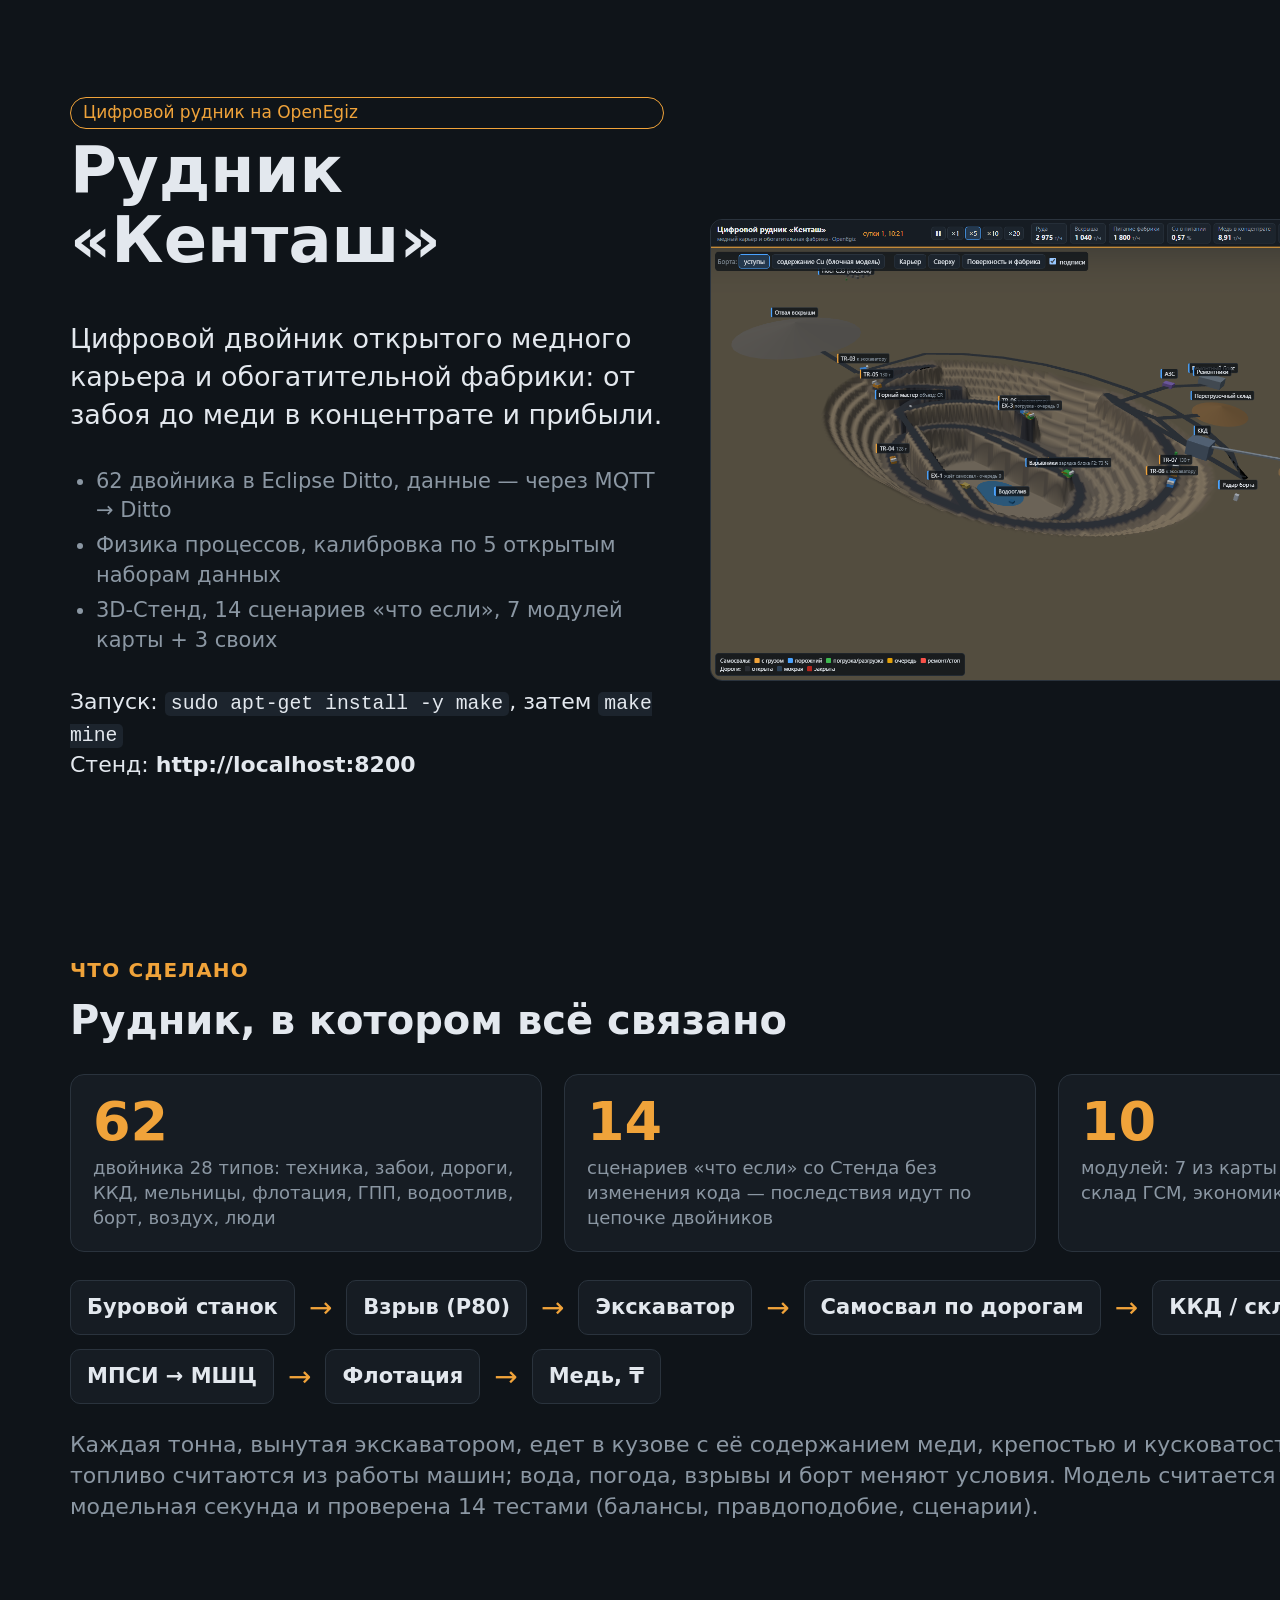
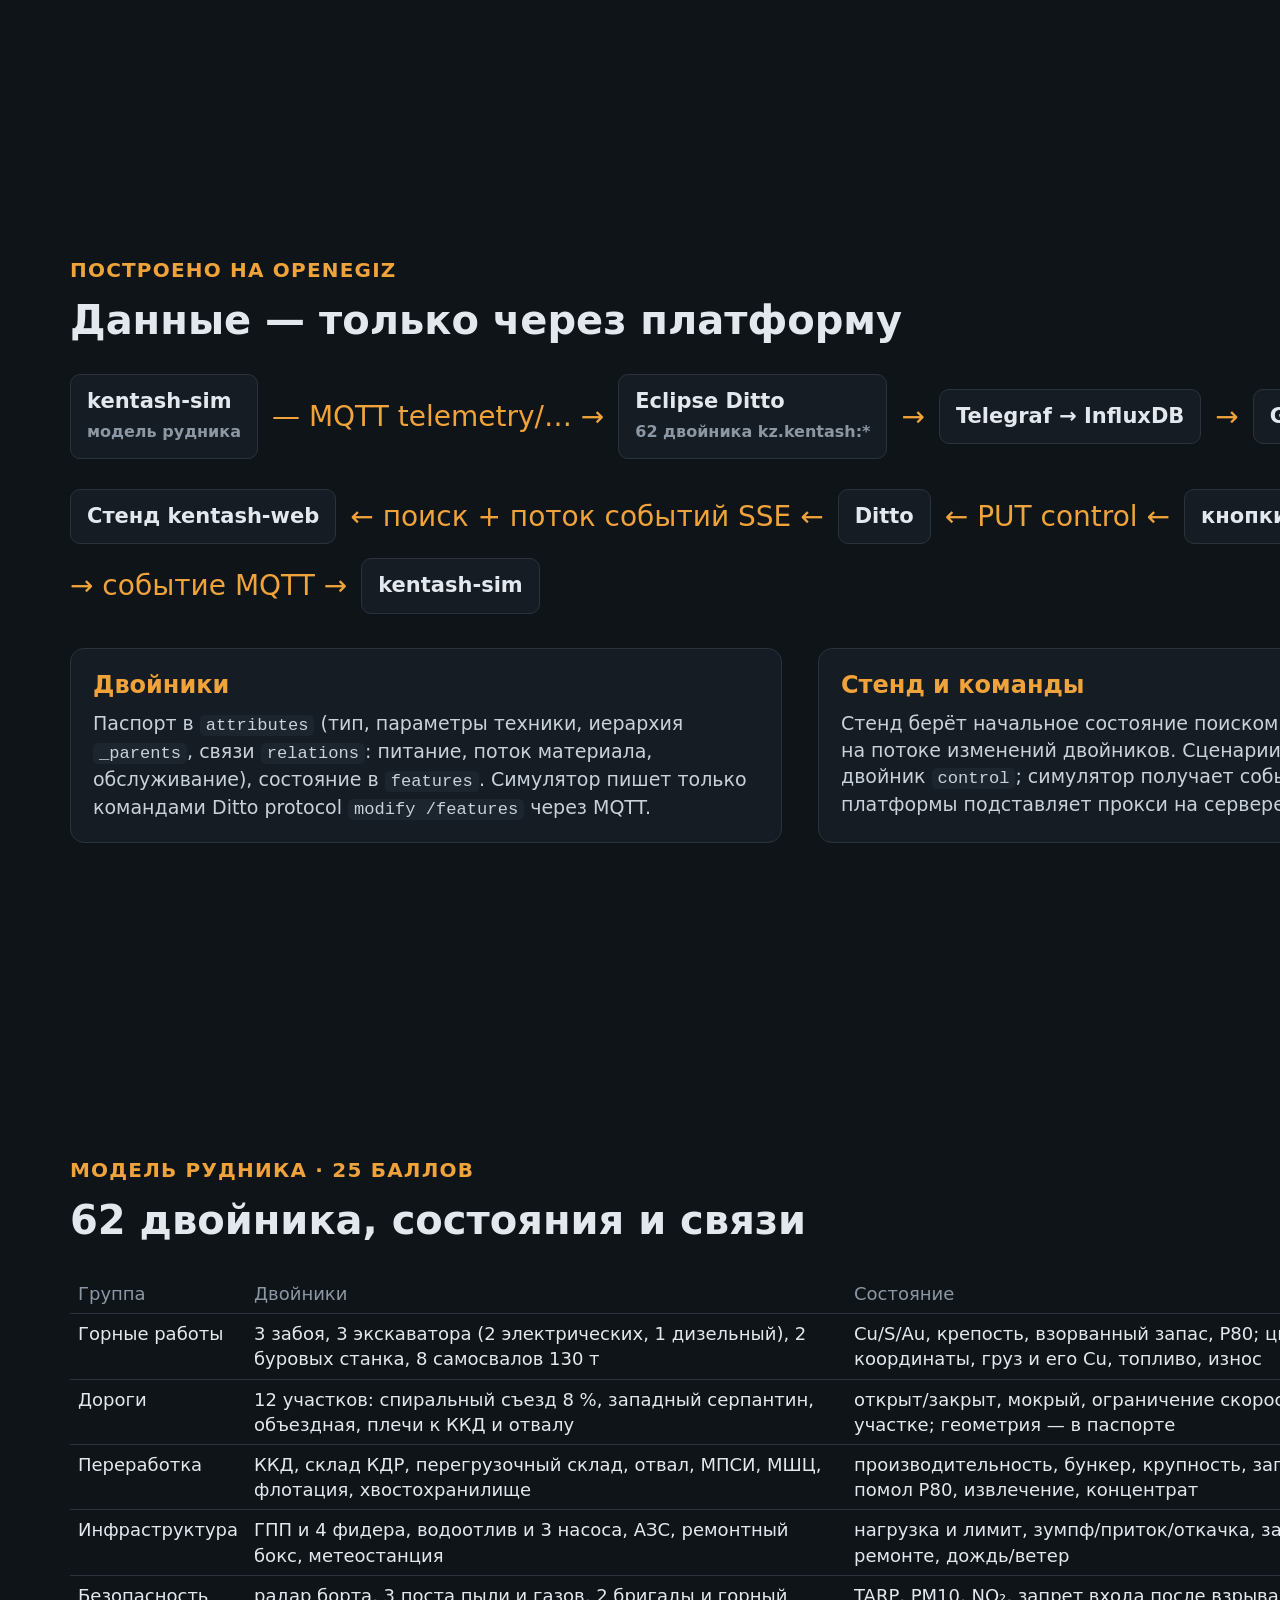
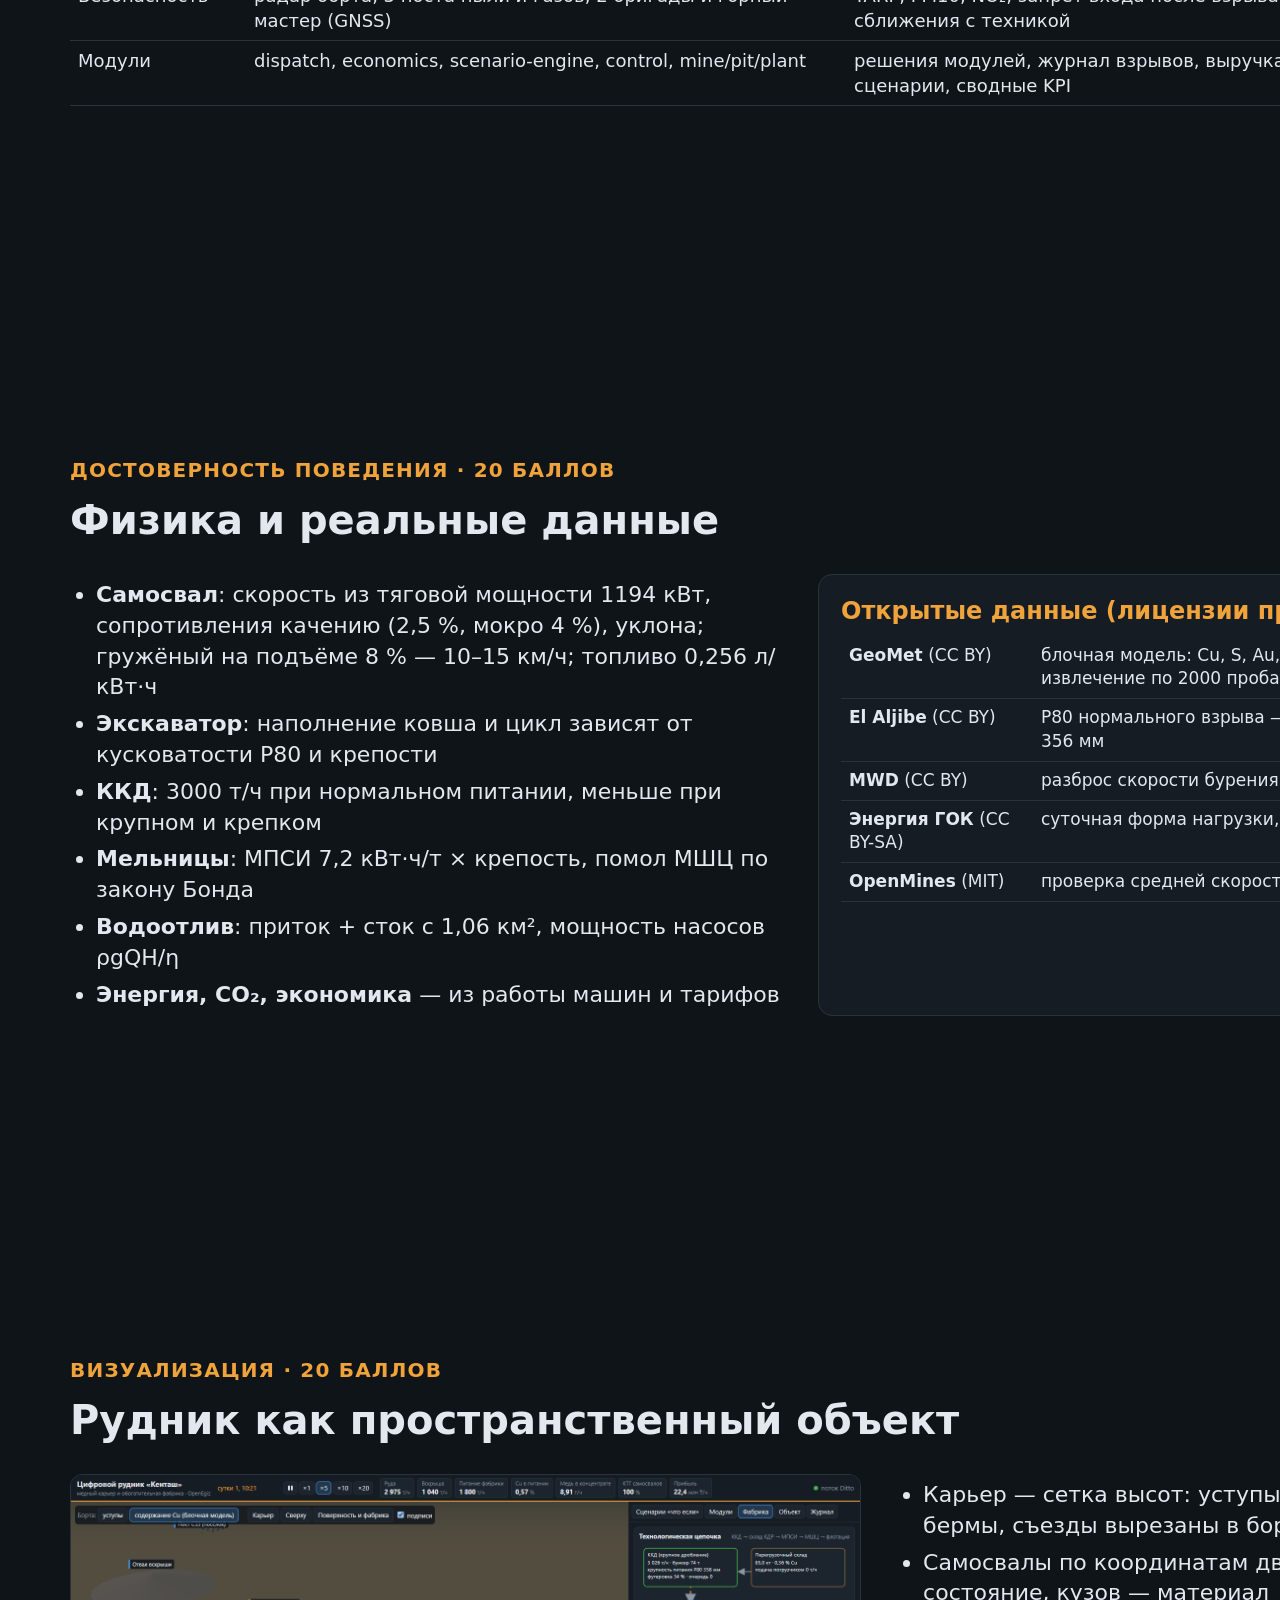
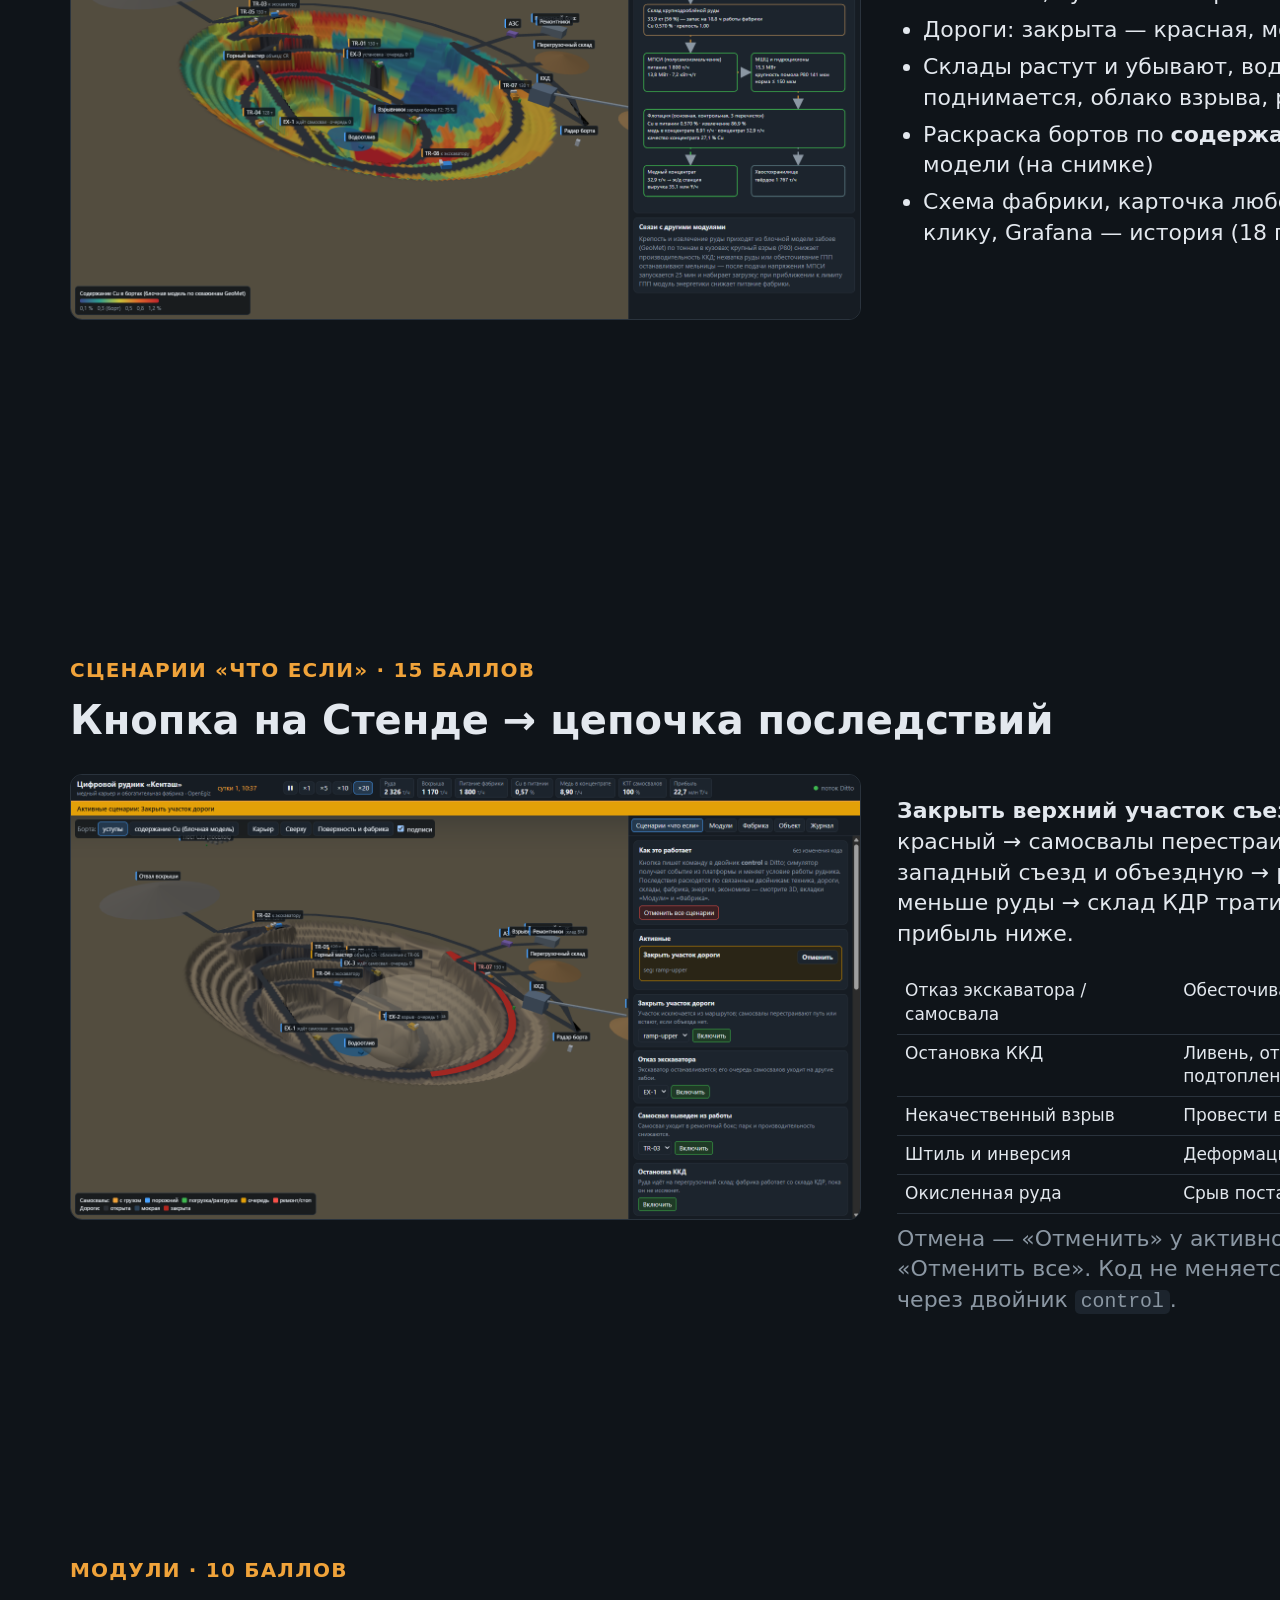
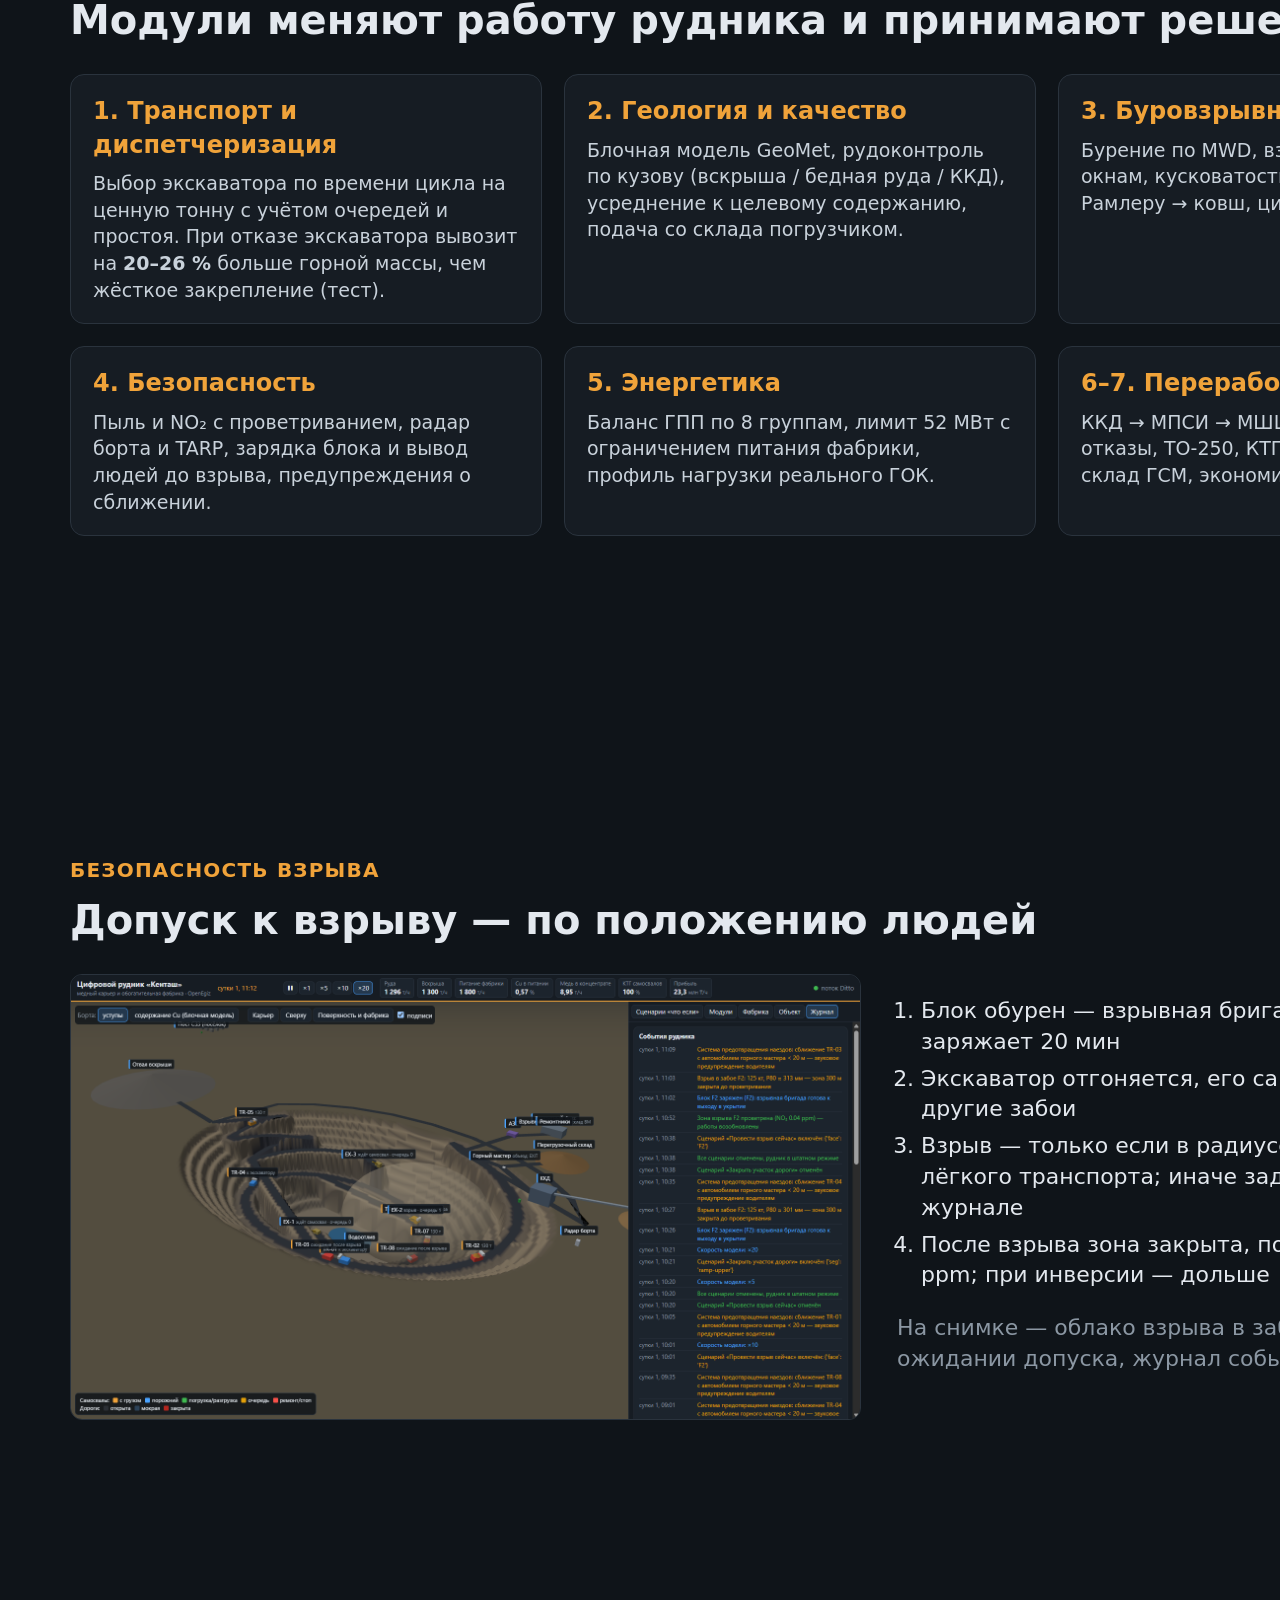
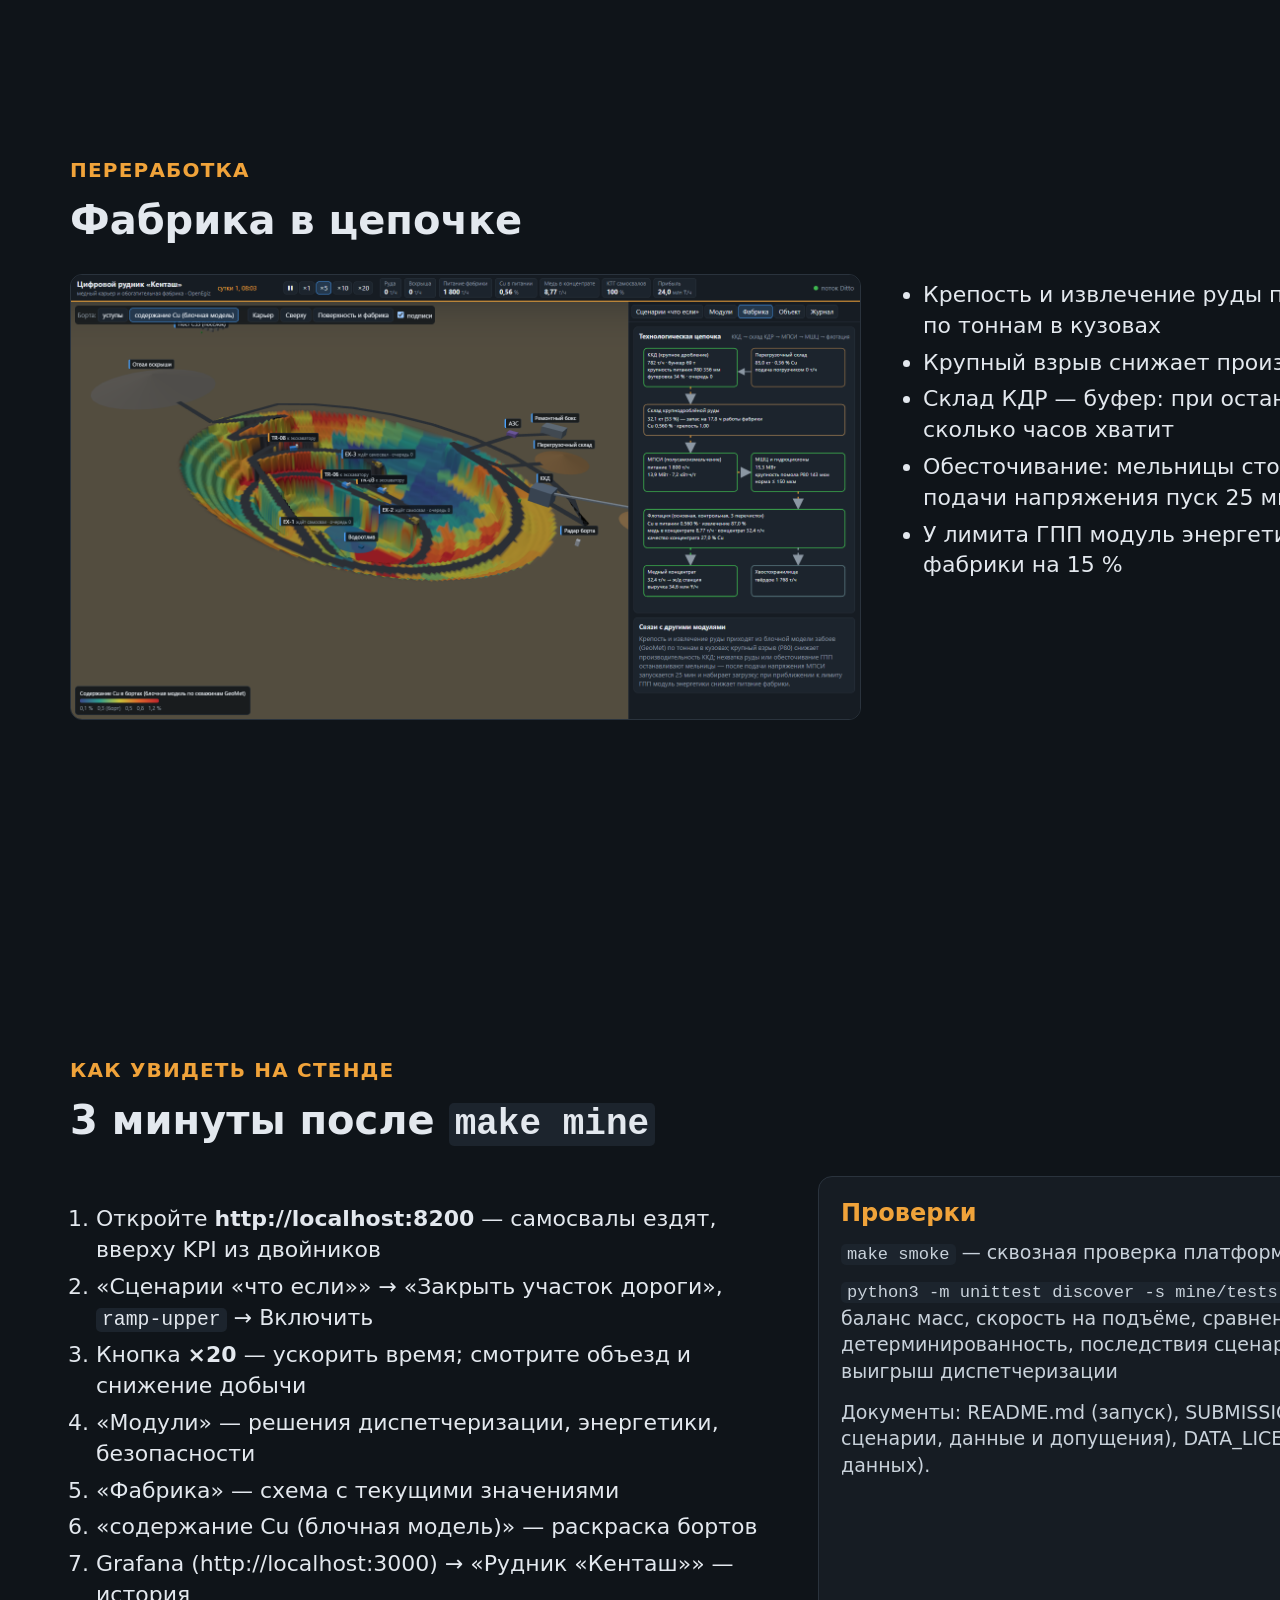
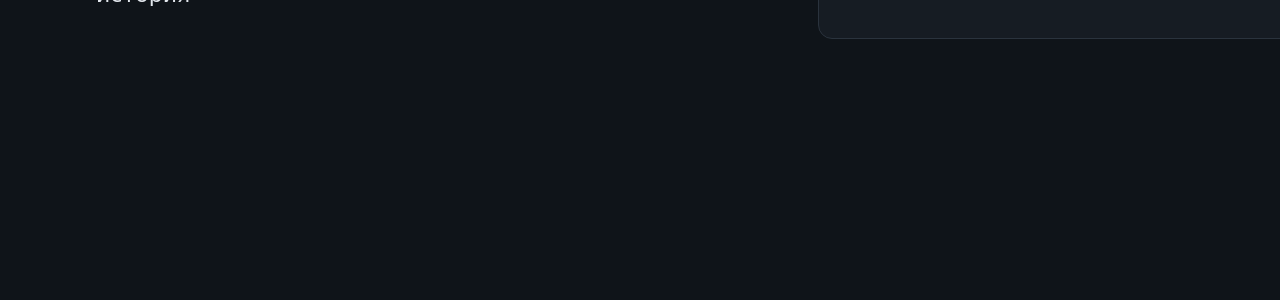
==== mine/presentation/index.html @ f47ec517 "Рудник «Кенташ»: цифровой двойник медного карьера и фабрики на OpenEgiz Решение команды DBA для конк" ====
<!doctype html>
<html lang="ru">
<head>
<meta charset="utf-8">
<title>Цифровой рудник «Кенташ» — презентация</title>
<style>
  @page { size: 1600px 900px; margin: 0; }
  :root { --bg: #0f1419; --panel: #161c23; --line: #2a333d; --text: #e3e8ee; --muted: #8b97a3; --accent: #f0a33a; --blue: #4aa3ff; --ok: #3fb950; --alarm: #f85149; }
  * { box-sizing: border-box; }
  body { margin: 0; background: var(--bg); color: var(--text); font: 22px/1.4 "Segoe UI", Inter, system-ui, sans-serif; }
  .s { width: 1600px; height: 900px; padding: 56px 70px; position: relative; page-break-after: always; overflow: hidden; background: var(--bg); }
  .s::after { content: attr(data-n); position: absolute; right: 40px; bottom: 26px; color: var(--muted); font-size: 16px; }
  h1 { font-size: 64px; margin: 0 0 18px; line-height: 1.1; }
  h2 { font-size: 40px; margin: 0 0 26px; }
  h2 small { display: block; font-size: 20px; color: var(--accent); font-weight: 600; letter-spacing: .06em; text-transform: uppercase; margin-bottom: 8px; }
  .muted { color: var(--muted); }
  .cols { display: grid; grid-template-columns: 1fr 1fr; gap: 36px; }
  .cols3 { display: grid; grid-template-columns: repeat(3, 1fr); gap: 22px; }
  .card { background: var(--panel); border: 1px solid var(--line); border-radius: 14px; padding: 20px 22px; }
  .card h3 { margin: 0 0 8px; font-size: 24px; color: var(--accent); }
  .card p { margin: 0; color: #c9d2db; font-size: 19px; }
  ul { margin: 0; padding-left: 26px; } li { margin: 6px 0; }
  .shot { width: 100%; border-radius: 12px; border: 1px solid var(--line); display: block; }
  .big { font-size: 54px; font-weight: 700; color: var(--accent); line-height: 1; }
  .stat { text-align: left; } .stat span { color: var(--muted); font-size: 18px; display: block; margin-top: 6px; }
  table { border-collapse: collapse; width: 100%; font-size: 18px; }
  td, th { border-bottom: 1px solid var(--line); padding: 7px 8px; text-align: left; vertical-align: top; }
  th { color: var(--muted); font-weight: 500; }
  code { font-family: Consolas, monospace; background: #1c242d; padding: 1px 6px; border-radius: 5px; font-size: .9em; }
  .flow { display: flex; align-items: center; gap: 14px; flex-wrap: wrap; font-size: 21px; }
  .flow b { background: var(--panel); border: 1px solid var(--line); border-radius: 10px; padding: 12px 16px; font-weight: 600; }
  .flow i { color: var(--accent); font-style: normal; font-size: 28px; }
  .tag { display: inline-block; border: 1px solid var(--accent); color: var(--accent); border-radius: 20px; padding: 3px 12px; font-size: 17px; margin: 0 6px 6px 0; }
</style>
</head>
<body>

<section class="s" data-n="1">
  <div style="display:grid;grid-template-columns:600px 1fr;gap:40px;height:100%">
    <div style="display:flex;flex-direction:column;justify-content:center">
      <div class="tag">Цифровой рудник на OpenEgiz</div>
      <h1>Рудник «Кенташ»</h1>
      <p style="font-size:27px">Цифровой двойник открытого медного карьера и обогатительной фабрики: от забоя до меди в концентрате и прибыли.</p>
      <ul class="muted" style="font-size:21px">
        <li>62 двойника в Eclipse Ditto, данные — через MQTT → Ditto</li>
        <li>Физика процессов, калибровка по 5 открытым наборам данных</li>
        <li>3D-Стенд, 14 сценариев «что если», 7 модулей карты + 3 своих</li>
      </ul>
      <p style="margin-top:26px">Запуск: <code>sudo apt-get install -y make</code>, затем <code>make mine</code><br>Стенд: <b>http://localhost:8200</b></p>
    </div>
    <img class="shot" src="img/main.png" style="align-self:center">
  </div>
</section>

<section class="s" data-n="2">
  <h2><small>Что сделано</small>Рудник, в котором всё связано</h2>
  <div class="cols3" style="margin-bottom:28px">
    <div class="card stat"><div class="big">62</div><span>двойника 28 типов: техника, забои, дороги, ККД, мельницы, флотация, ГПП, водоотлив, борт, воздух, люди</span></div>
    <div class="card stat"><div class="big">14</div><span>сценариев «что если» со Стенда без изменения кода — последствия идут по цепочке двойников</span></div>
    <div class="card stat"><div class="big">10</div><span>модулей: 7 из карты рудника + водоотлив, склад ГСМ, экономика смены</span></div>
  </div>
  <div class="flow"><b>Буровой станок</b><i>→</i><b>Взрыв (P80)</b><i>→</i><b>Экскаватор</b><i>→</i><b>Самосвал по дорогам</b><i>→</i><b>ККД / склады / отвал</b><i>→</i><b>МПСИ → МШЦ</b><i>→</i><b>Флотация</b><i>→</i><b>Медь, ₸</b></div>
  <p class="muted" style="margin-top:26px">Каждая тонна, вынутая экскаватором, едет в кузове с её содержанием меди, крепостью и кусковатостью; мощность и топливо считаются из работы машин; вода, погода, взрывы и борт меняют условия. Модель считается с шагом 1 модельная секунда и проверена 14 тестами (балансы, правдоподобие, сценарии).</p>
</section>

<section class="s" data-n="3">
  <h2><small>Построено на OpenEgiz</small>Данные — только через платформу</h2>
  <div class="flow" style="margin-bottom:30px"><b>kentash-sim<br><span class="muted" style="font-size:16px">модель рудника</span></b><i>— MQTT telemetry/… →</i><b>Eclipse Ditto<br><span class="muted" style="font-size:16px">62 двойника kz.kentash:*</span></b><i>→</i><b>Telegraf → InfluxDB</b><i>→</i><b>Grafana</b></div>
  <div class="flow" style="margin-bottom:34px"><b>Стенд kentash-web</b><i>← поиск + поток событий SSE ←</i><b>Ditto</b><i>← PUT control ←</i><b>кнопки сценариев</b><i>→ событие MQTT →</i><b>kentash-sim</b></div>
  <div class="cols">
    <div class="card"><h3>Двойники</h3><p>Паспорт в <code>attributes</code> (тип, параметры техники, иерархия <code>_parents</code>, связи <code>relations</code>: питание, поток материала, обслуживание), состояние в <code>features</code>. Симулятор пишет только командами Ditto protocol <code>modify /features</code> через MQTT.</p></div>
    <div class="card"><h3>Стенд и команды</h3><p>Стенд берёт начальное состояние поиском Ditto и дальше живёт на потоке изменений двойников. Сценарии и режимы — запись в двойник <code>control</code>; симулятор получает событие из Ditto. Пароль платформы подставляет прокси на сервере.</p></div>
  </div>
</section>

<section class="s" data-n="4">
  <h2><small>Модель рудника · 25 баллов</small>62 двойника, состояния и связи</h2>
  <table>
    <tr><th>Группа</th><th>Двойники</th><th>Состояние</th></tr>
    <tr><td>Горные работы</td><td>3 забоя, 3 экскаватора (2 электрических, 1 дизельный), 2 буровых станка, 8 самосвалов 130 т</td><td>Cu/S/Au, крепость, взорванный запас, P80; цикл, ковш, очередь; координаты, груз и его Cu, топливо, износ</td></tr>
    <tr><td>Дороги</td><td>12 участков: спиральный съезд 8 %, западный серпантин, объездная, плечи к ККД и отвалу</td><td>открыт/закрыт, мокрый, ограничение скорости, самосвалов на участке; геометрия — в паспорте</td></tr>
    <tr><td>Переработка</td><td>ККД, склад КДР, перегрузочный склад, отвал, МПСИ, МШЦ, флотация, хвостохранилище</td><td>производительность, бункер, крупность, запасы, удельная энергия, помол P80, извлечение, концентрат</td></tr>
    <tr><td>Инфраструктура</td><td>ГПП и 4 фидера, водоотлив и 3 насоса, АЗС, ремонтный бокс, метеостанция</td><td>нагрузка и лимит, зумпф/приток/откачка, запас дизеля, техника в ремонте, дождь/ветер</td></tr>
    <tr><td>Безопасность</td><td>радар борта, 3 поста пыли и газов, 2 бригады и горный мастер (GNSS)</td><td>TARP, PM10, NO₂, запрет входа после взрыва; позиции людей, сближения с техникой</td></tr>
    <tr><td>Модули</td><td>dispatch, economics, scenario-engine, control, mine/pit/plant</td><td>решения модулей, журнал взрывов, выручка/затраты, активные сценарии, сводные KPI</td></tr>
  </table>
</section>

<section class="s" data-n="5">
  <h2><small>Достоверность поведения · 20 баллов</small>Физика и реальные данные</h2>
  <div class="cols">
    <div>
      <ul>
        <li><b>Самосвал</b>: скорость из тяговой мощности 1194 кВт, сопротивления качению (2,5 %, мокро 4 %), уклона; гружёный на подъёме 8 % — 10–15 км/ч; топливо 0,256 л/кВт·ч</li>
        <li><b>Экскаватор</b>: наполнение ковша и цикл зависят от кусковатости P80 и крепости</li>
        <li><b>ККД</b>: 3000 т/ч при нормальном питании, меньше при крупном и крепком</li>
        <li><b>Мельницы</b>: МПСИ 7,2 кВт·ч/т × крепость, помол МШЦ по закону Бонда</li>
        <li><b>Водоотлив</b>: приток + сток с 1,06 км², мощность насосов ρgQH/η</li>
        <li><b>Энергия, CO₂, экономика</b> — из работы машин и тарифов</li>
      </ul>
    </div>
    <div class="card"><h3>Открытые данные (лицензии проверены)</h3>
      <table style="font-size:17px">
        <tr><td><b>GeoMet</b> (CC BY)</td><td>блочная модель: Cu, S, Au, измельчаемость, извлечение по 2000 пробам</td></tr>
        <tr><td><b>El Aljibe</b> (CC BY)</td><td>P80 нормального взрыва — медиана 12 взрывов, 356 мм</td></tr>
        <tr><td><b>MWD</b> (CC BY)</td><td>разброс скорости бурения</td></tr>
        <tr><td><b>Энергия ГОК</b> (CC BY-SA)</td><td>суточная форма нагрузки, зима/лето ×1,28</td></tr>
        <tr><td><b>OpenMines</b> (MIT)</td><td>проверка средней скорости самосвалов</td></tr>
      </table>
    </div>
  </div>
</section>

<section class="s" data-n="6">
  <h2><small>Визуализация · 20 баллов</small>Рудник как пространственный объект</h2>
  <div class="cols" style="grid-template-columns:1.25fr 1fr">
    <img class="shot" src="img/grade.png">
    <div>
      <ul>
        <li>Карьер — сетка высот: уступы 15 м, откосы 65°, бермы, съезды вырезаны в бортах</li>
        <li>Самосвалы по координатам двойников, цвет — состояние, кузов — материал</li>
        <li>Дороги: закрыта — красная, мокрая — синяя</li>
        <li>Склады растут и убывают, вода в зумпфе поднимается, облако взрыва, радар меняет цвет</li>
        <li>Раскраска бортов по <b>содержанию Cu</b> из блочной модели (на снимке)</li>
        <li>Схема фабрики, карточка любого двойника по клику, Grafana — история (18 панелей)</li>
      </ul>
    </div>
  </div>
</section>

<section class="s" data-n="7">
  <h2><small>Сценарии «что если» · 15 баллов</small>Кнопка на Стенде → цепочка последствий</h2>
  <div class="cols" style="grid-template-columns:1.25fr 1fr">
    <img class="shot" src="img/road.png">
    <div>
      <p><b>Закрыть верхний участок съезда:</b> участок красный → самосвалы перестраивают путь через западный съезд и объездную → рейс длиннее → меньше руды → склад КДР тратится → медь и прибыль ниже.</p>
      <table style="font-size:17px;margin-top:10px">
        <tr><td>Отказ экскаватора / самосвала</td><td>Обесточивание ГПП / фидера</td></tr>
        <tr><td>Остановка ККД</td><td>Ливень, отказ насосов → подтопление F1</td></tr>
        <tr><td>Некачественный взрыв</td><td>Провести взрыв сейчас</td></tr>
        <tr><td>Штиль и инверсия</td><td>Деформация борта → TARP</td></tr>
        <tr><td>Окисленная руда</td><td>Срыв поставок топлива</td></tr>
      </table>
      <p class="muted" style="margin-top:10px">Отмена — «Отменить» у активного сценария или «Отменить все». Код не меняется: команда идёт через двойник <code>control</code>.</p>
    </div>
  </div>
</section>

<section class="s" data-n="8">
  <h2><small>Модули · 10 баллов</small>Модули меняют работу рудника и принимают решения</h2>
  <div class="cols3">
    <div class="card"><h3>1. Транспорт и диспетчеризация</h3><p>Выбор экскаватора по времени цикла на ценную тонну с учётом очередей и простоя. При отказе экскаватора вывозит на <b>20–26 %</b> больше горной массы, чем жёсткое закрепление (тест).</p></div>
    <div class="card"><h3>2. Геология и качество</h3><p>Блочная модель GeoMet, рудоконтроль по кузову (вскрыша / бедная руда / ККД), усреднение к целевому содержанию, подача со склада погрузчиком.</p></div>
    <div class="card"><h3>3. Буровзрывные работы</h3><p>Бурение по MWD, взрыв по готовности и окнам, кусковатость по Кузнецову–Рамлеру → ковш, цикл, ККД.</p></div>
    <div class="card"><h3>4. Безопасность</h3><p>Пыль и NO₂ с проветриванием, радар борта и TARP, зарядка блока и вывод людей до взрыва, предупреждения о сближении.</p></div>
    <div class="card"><h3>5. Энергетика</h3><p>Баланс ГПП по 8 группам, лимит 52 МВт с ограничением питания фабрики, профиль нагрузки реального ГОК.</p></div>
    <div class="card"><h3>6–7. Переработка, ТО</h3><p>ККД → МПСИ → МШЦ → флотация; износ, отказы, ТО-250, КТГ. Свои: водоотлив, склад ГСМ, экономика смены.</p></div>
  </div>
</section>

<section class="s" data-n="9">
  <h2><small>Безопасность взрыва</small>Допуск к взрыву — по положению людей</h2>
  <div class="cols" style="grid-template-columns:1.25fr 1fr">
    <img class="shot" src="img/blast.png">
    <div>
      <ol style="padding-left:24px">
        <li>Блок обурен — взрывная бригада едет к забою и заряжает 20 мин</li>
        <li>Экскаватор отгоняется, его самосвалы уходят на другие забои</li>
        <li>Взрыв — только если в радиусе 300 м нет людей и лёгкого транспорта; иначе задержка и решение в журнале</li>
        <li>После взрыва зона закрыта, пока NO₂ не ниже 1 ppm; при инверсии — дольше</li>
      </ol>
      <p class="muted">На снимке — облако взрыва в забое F2, самосвалы в ожидании допуска, журнал событий.</p>
    </div>
  </div>
</section>

<section class="s" data-n="10">
  <h2><small>Переработка</small>Фабрика в цепочке</h2>
  <div class="cols" style="grid-template-columns:1.25fr 1fr">
    <img class="shot" src="img/plant.png">
    <div>
      <ul>
        <li>Крепость и извлечение руды приходят из забоев по тоннам в кузовах</li>
        <li>Крупный взрыв снижает производительность ККД</li>
        <li>Склад КДР — буфер: при остановке ККД видно, на сколько часов хватит</li>
        <li>Обесточивание: мельницы стоят, медь = 0; после подачи напряжения пуск 25 мин и набор загрузки</li>
        <li>У лимита ГПП модуль энергетики снижает питание фабрики на 15 %</li>
      </ul>
    </div>
  </div>
</section>

<section class="s" data-n="11">
  <h2><small>Как увидеть на Стенде</small>3 минуты после <code>make mine</code></h2>
  <div class="cols">
    <ol style="padding-left:26px">
      <li>Откройте <b>http://localhost:8200</b> — самосвалы ездят, вверху KPI из двойников</li>
      <li>«Сценарии «что если»» → «Закрыть участок дороги», <code>ramp-upper</code> → Включить</li>
      <li>Кнопка <b>×20</b> — ускорить время; смотрите объезд и снижение добычи</li>
      <li>«Модули» — решения диспетчеризации, энергетики, безопасности</li>
      <li>«Фабрика» — схема с текущими значениями</li>
      <li>«содержание Cu (блочная модель)» — раскраска бортов</li>
      <li>Grafana (http://localhost:3000) → «Рудник «Кенташ»» — история</li>
    </ol>
    <div class="card"><h3>Проверки</h3>
      <p><code>make smoke</code> — сквозная проверка платформы</p>
      <p style="margin-top:10px"><code>python3 -m unittest discover -s mine/tests -v</code> — 14 проверок: баланс масс, скорость на подъёме, сравнение с OpenMines, детерминированность, последствия сценариев, допуск к взрыву, выигрыш диспетчеризации</p>
      <p style="margin-top:14px" class="muted">Документы: README.md (запуск), SUBMISSION.md (модули, сценарии, данные и допущения), DATA_LICENSES.md (лицензии данных).</p>
    </div>
  </div>
</section>

</body>
</html>
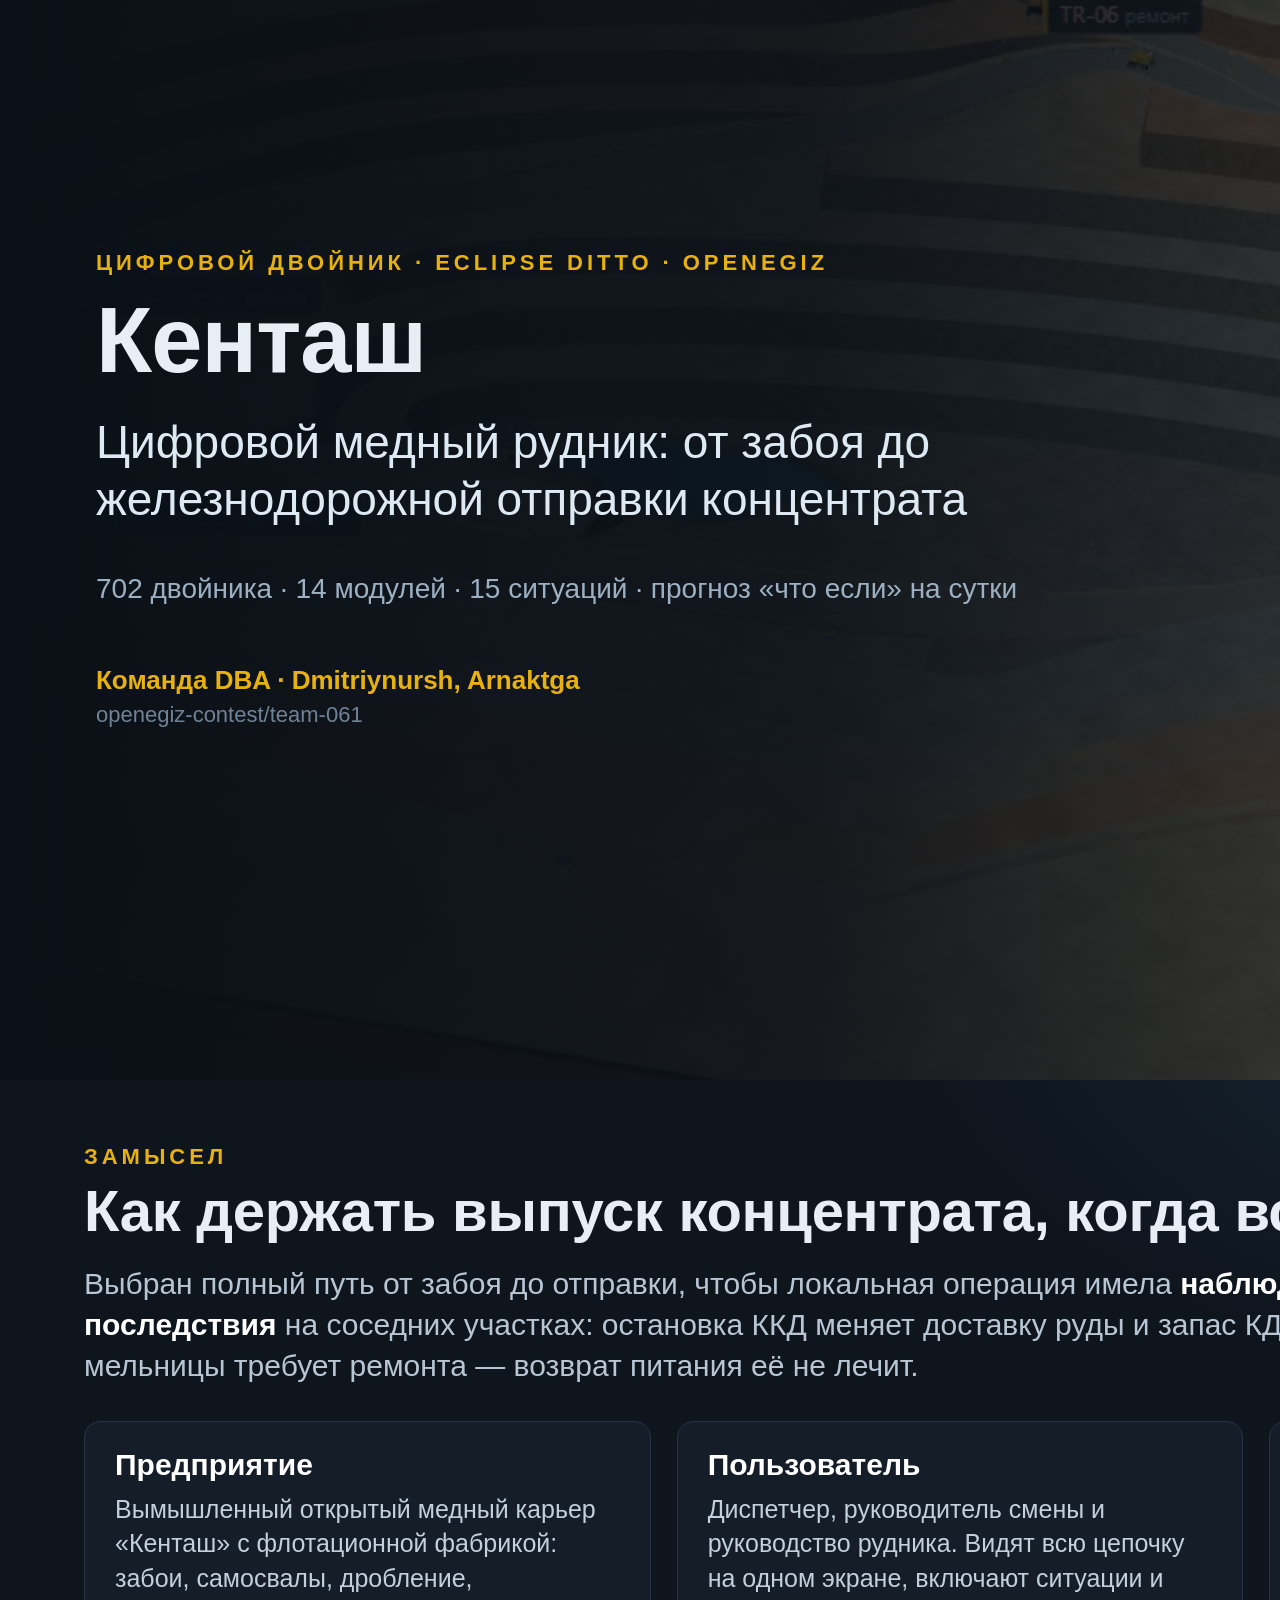
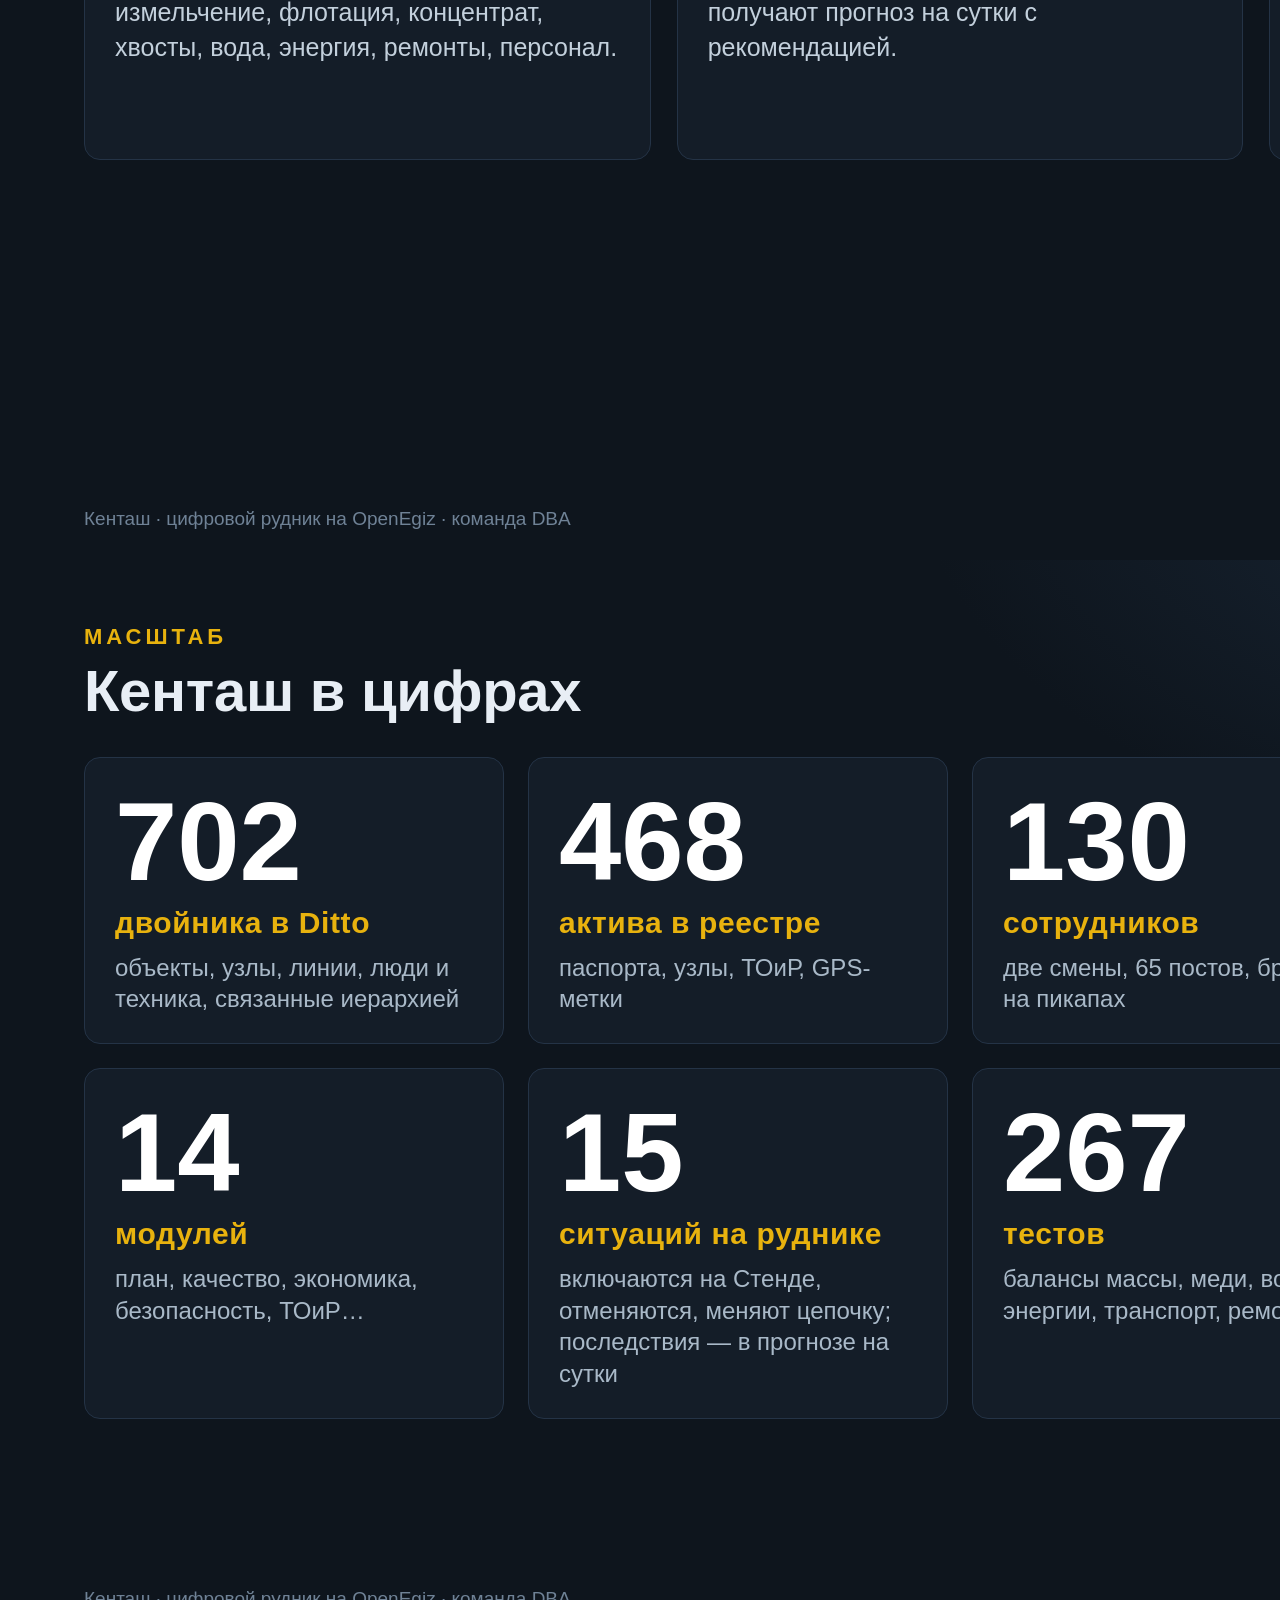
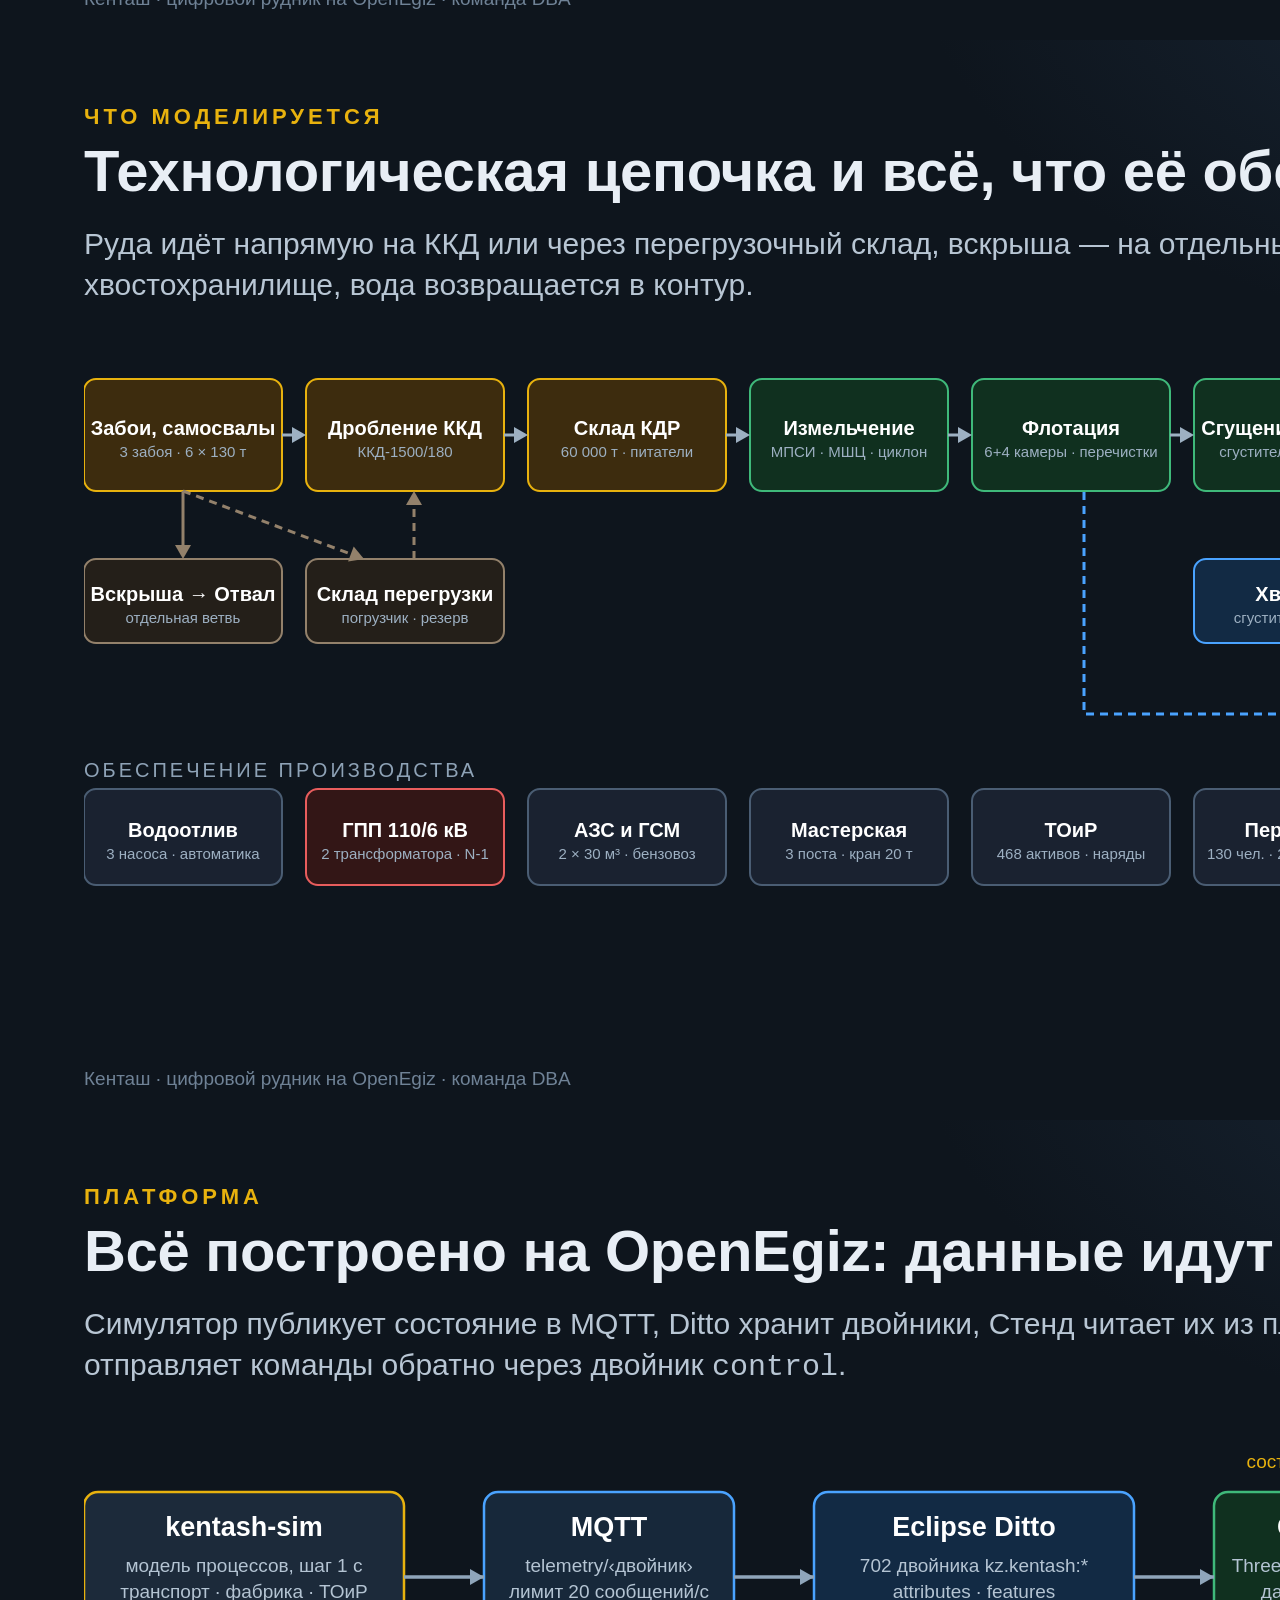
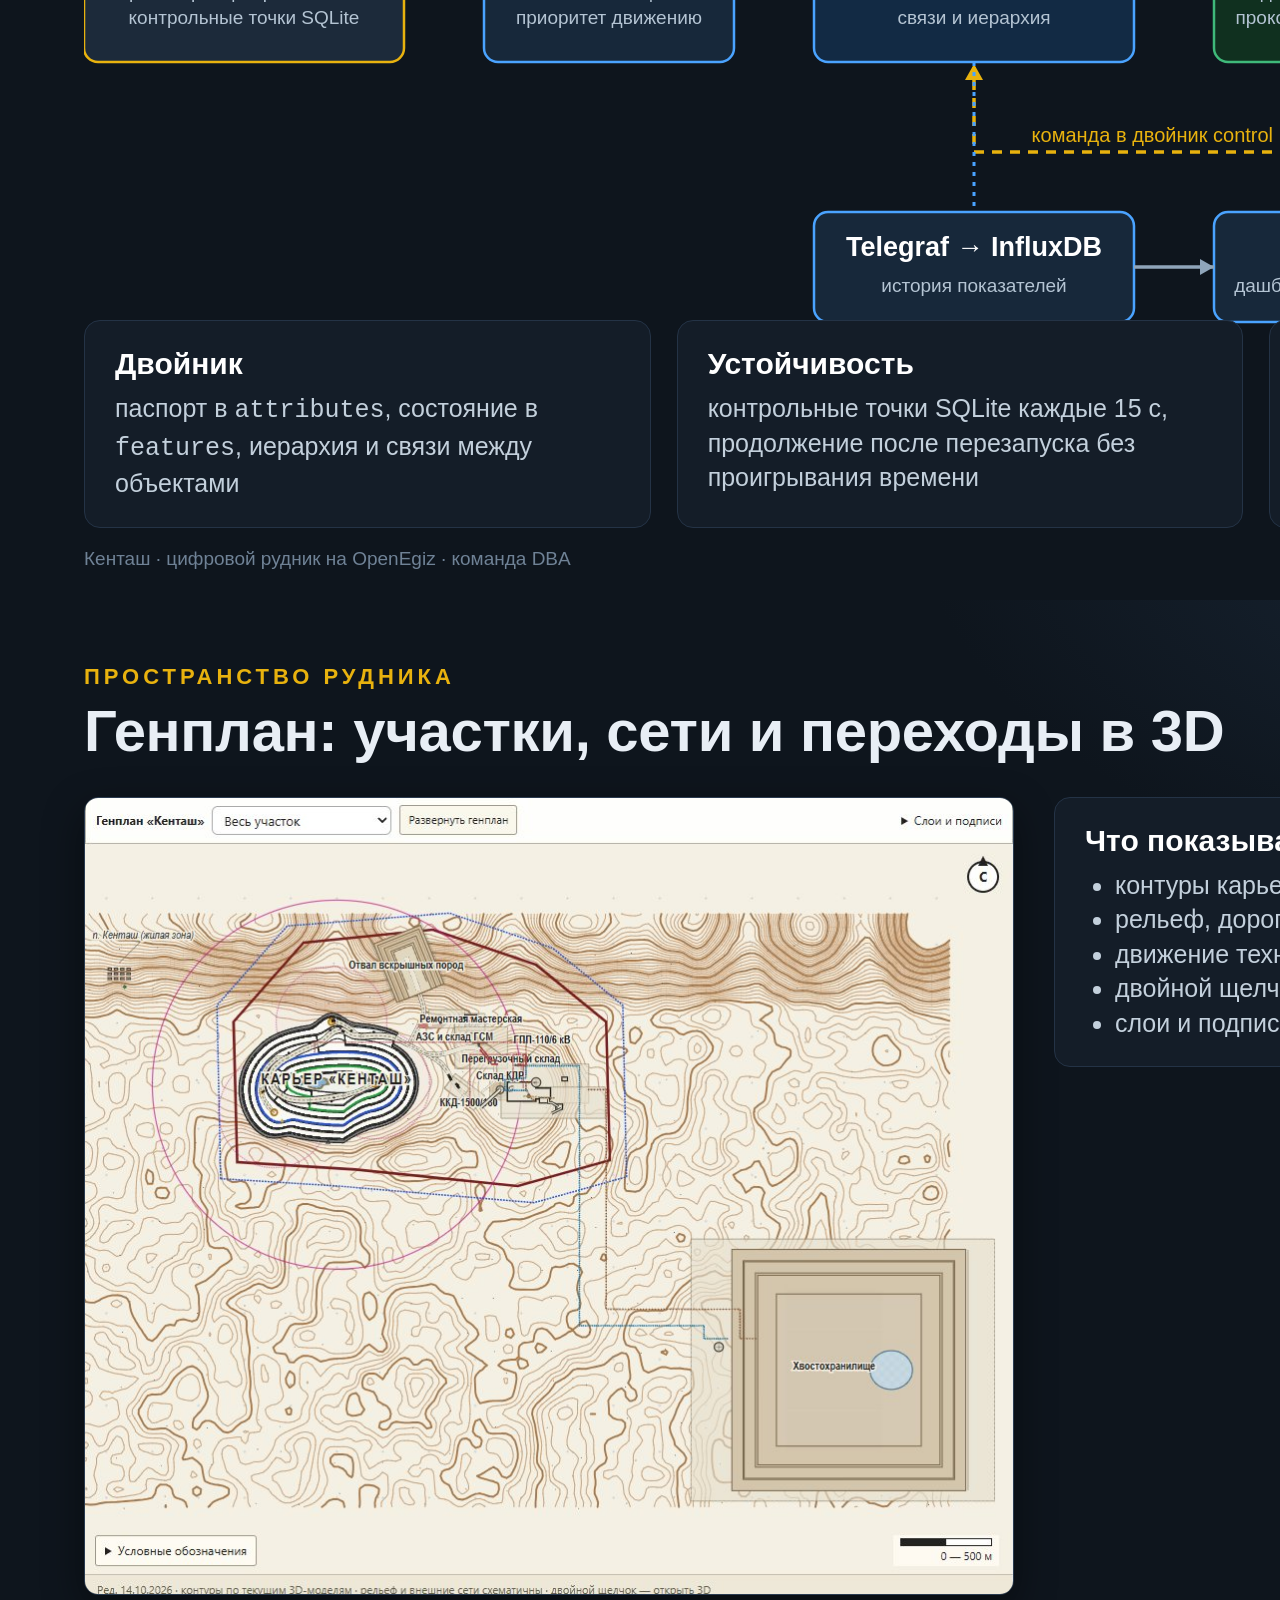
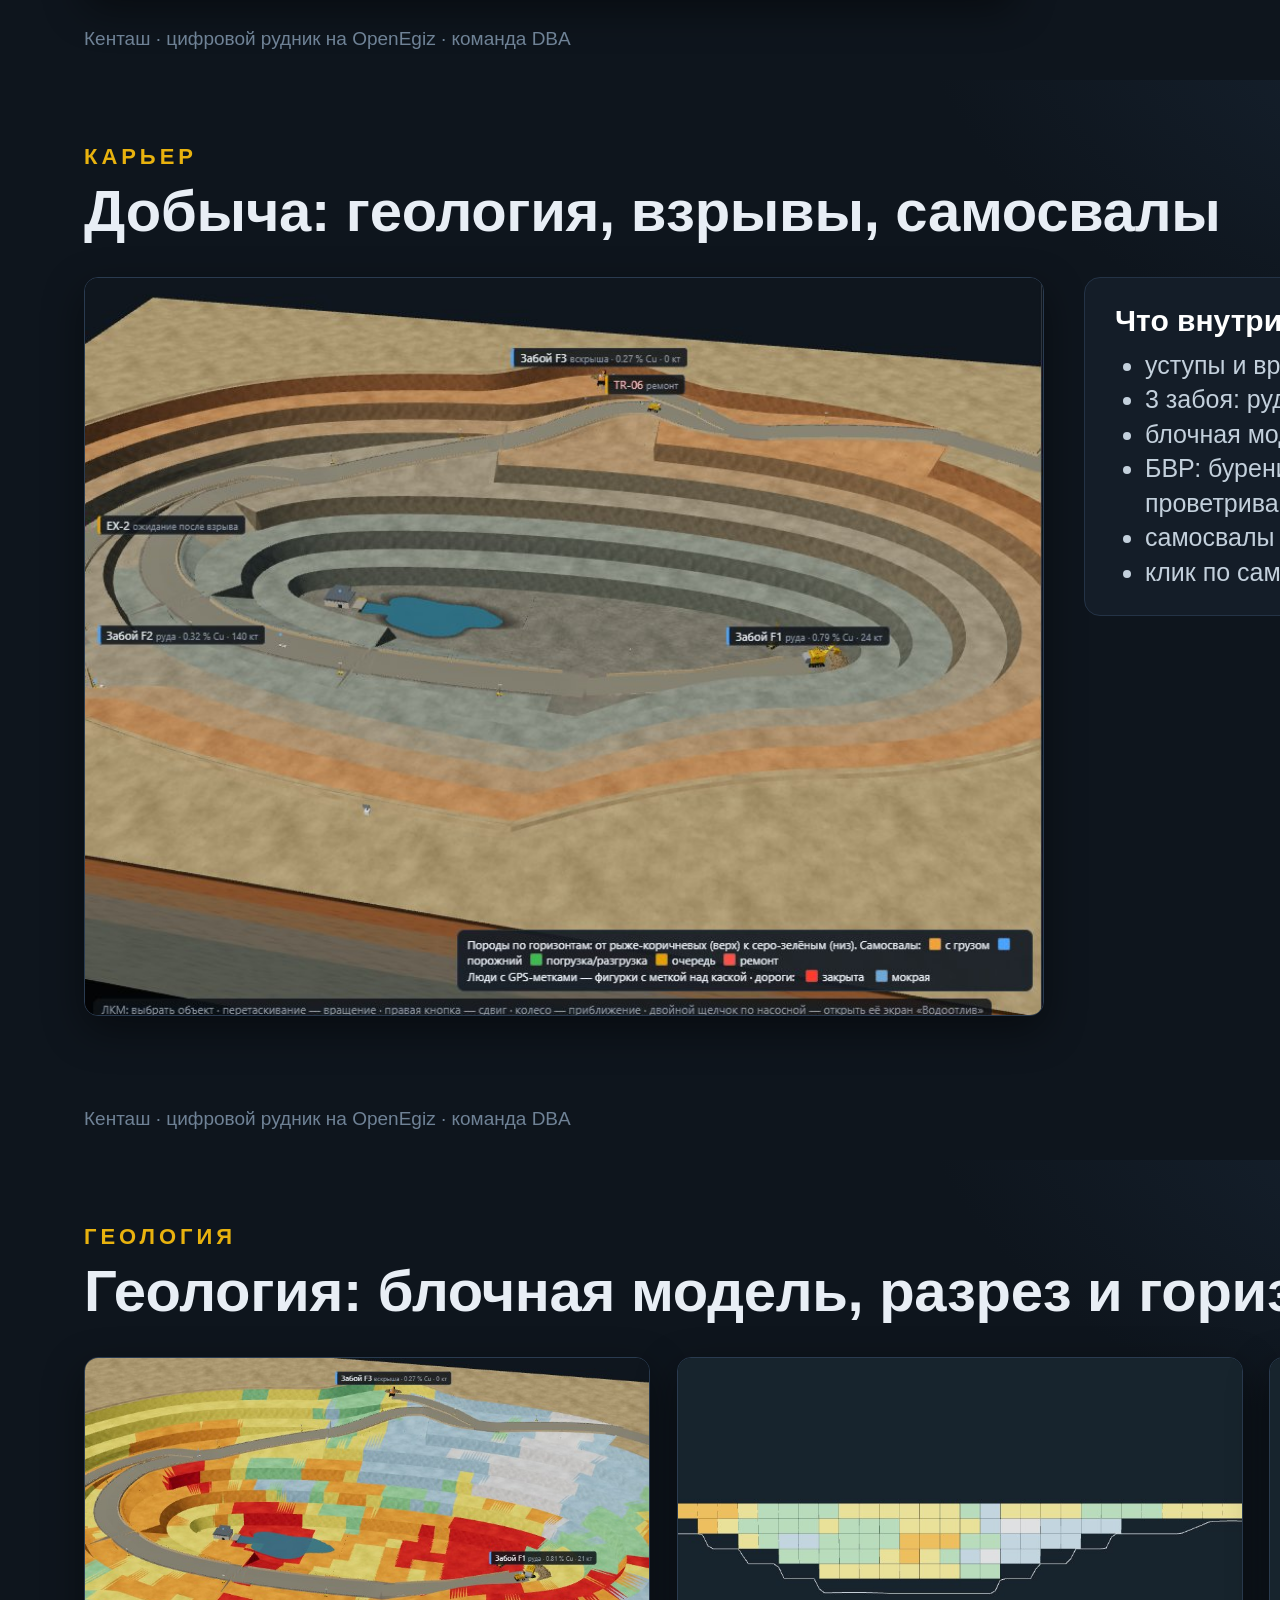
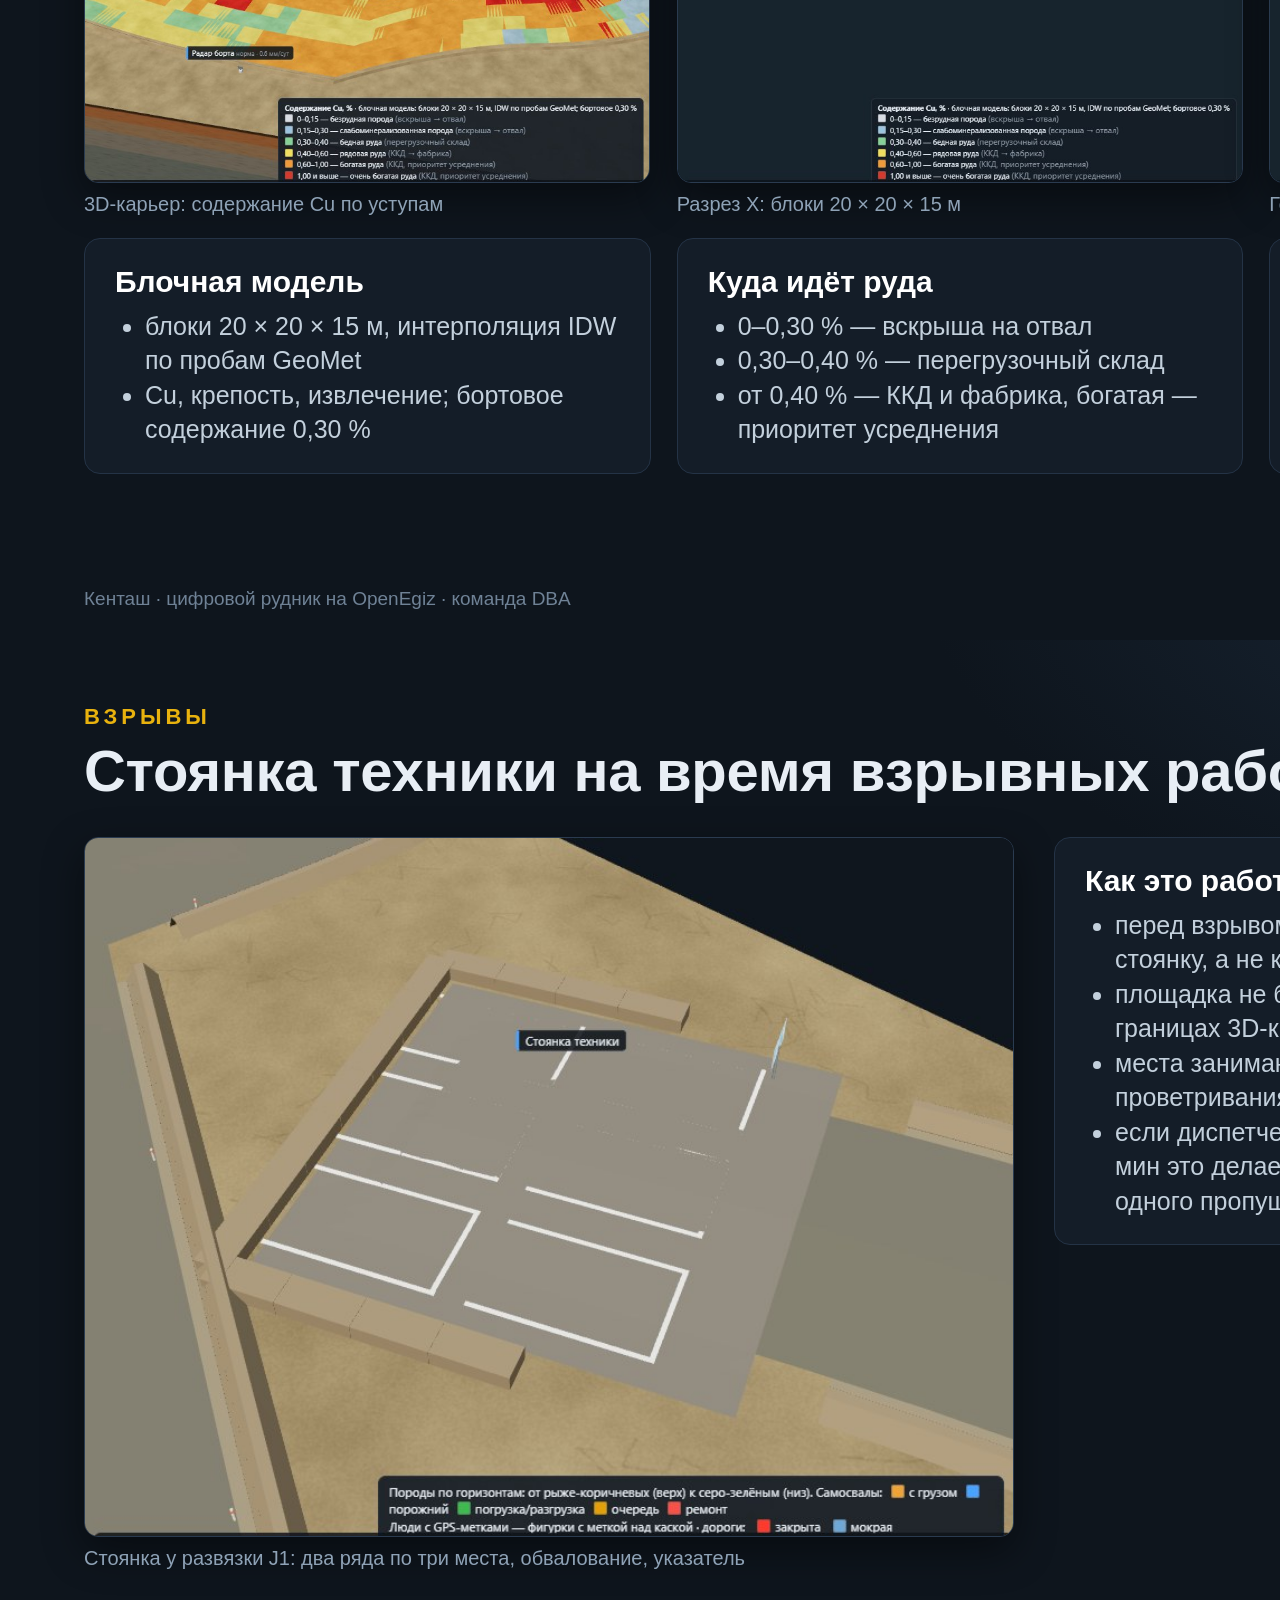
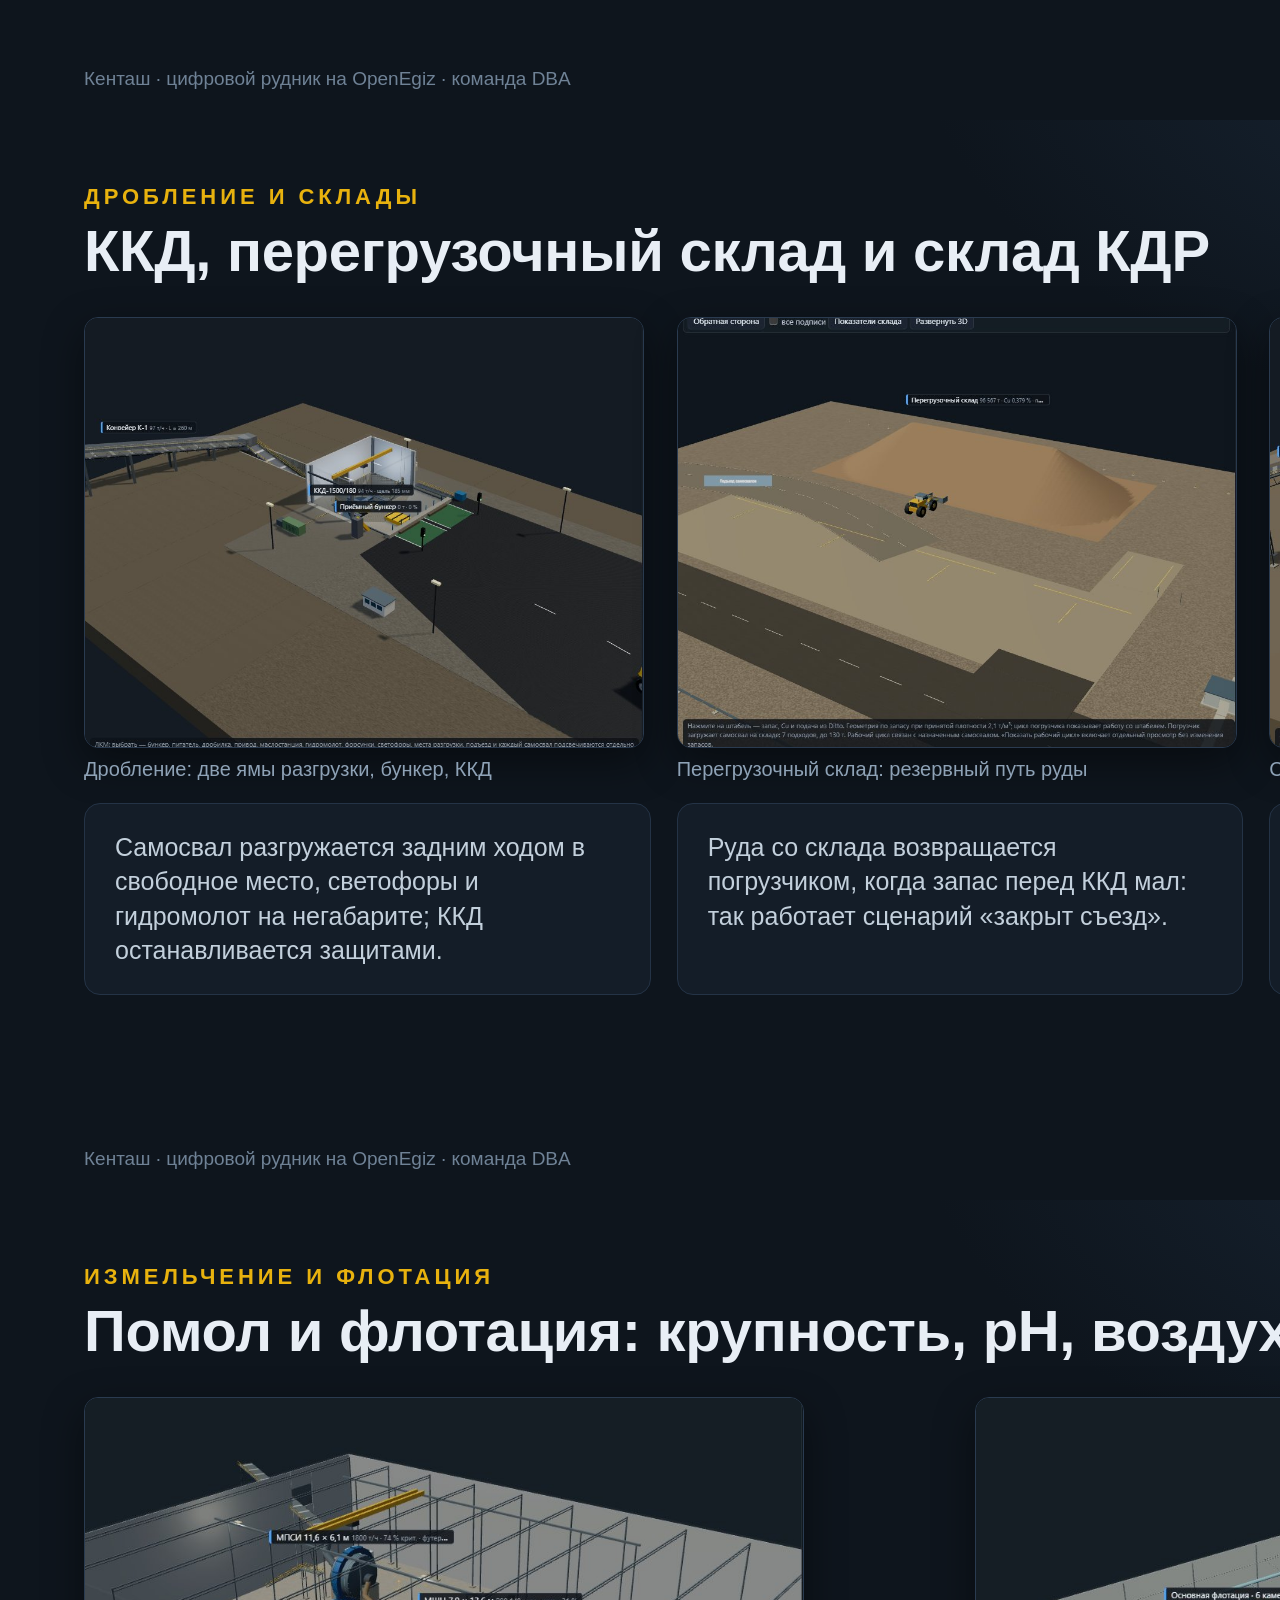
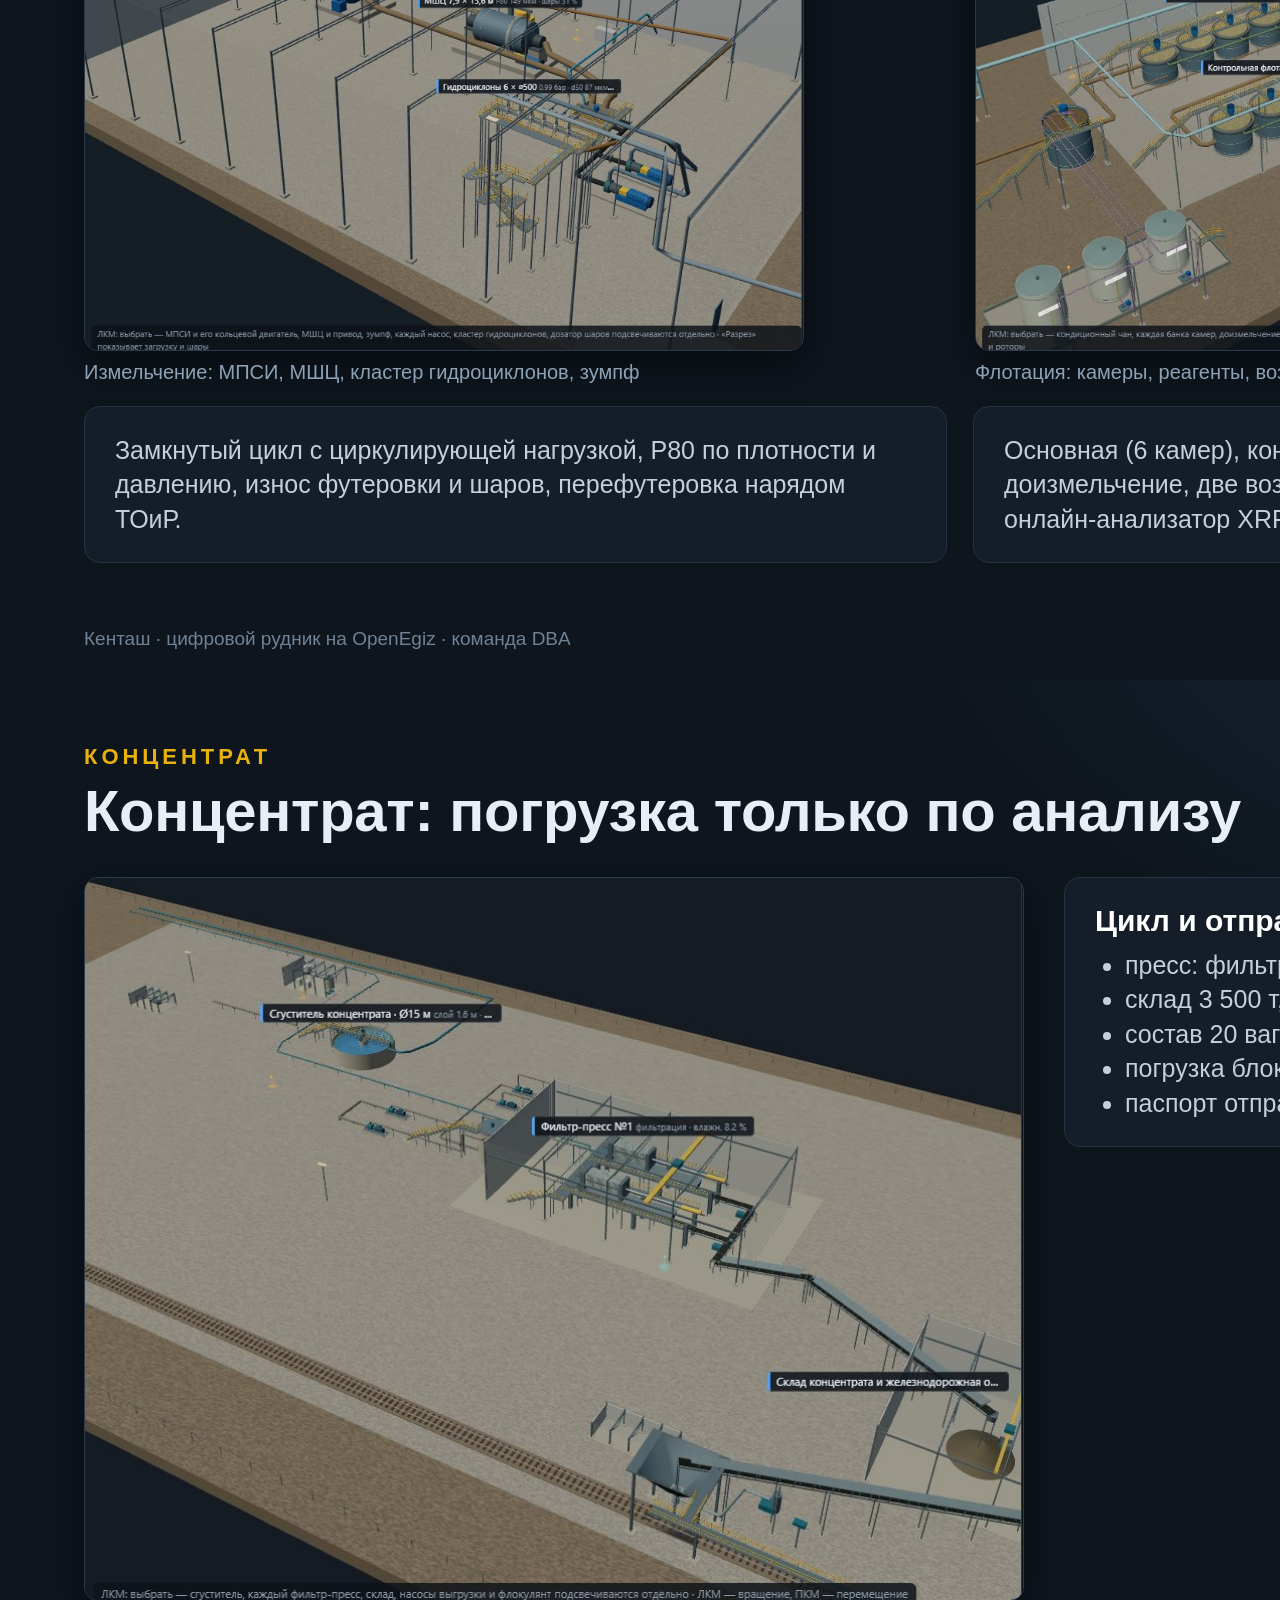
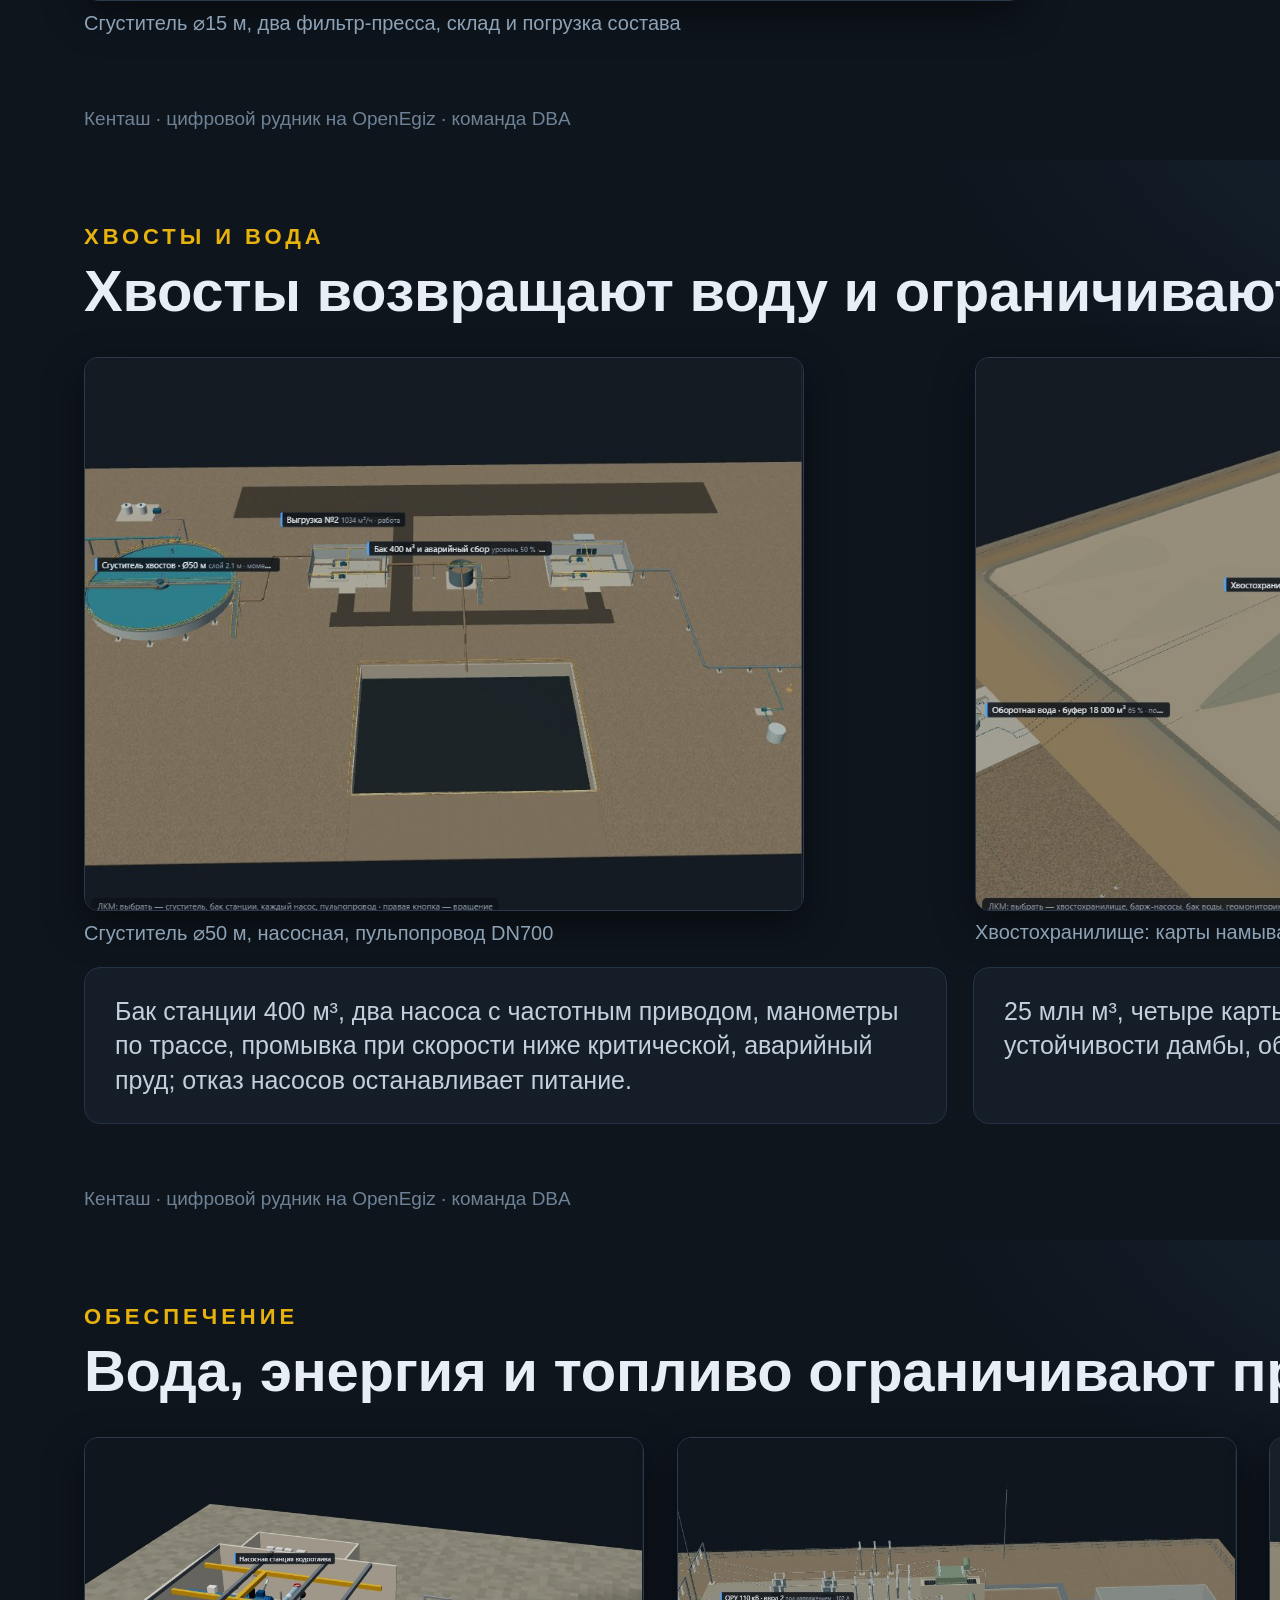
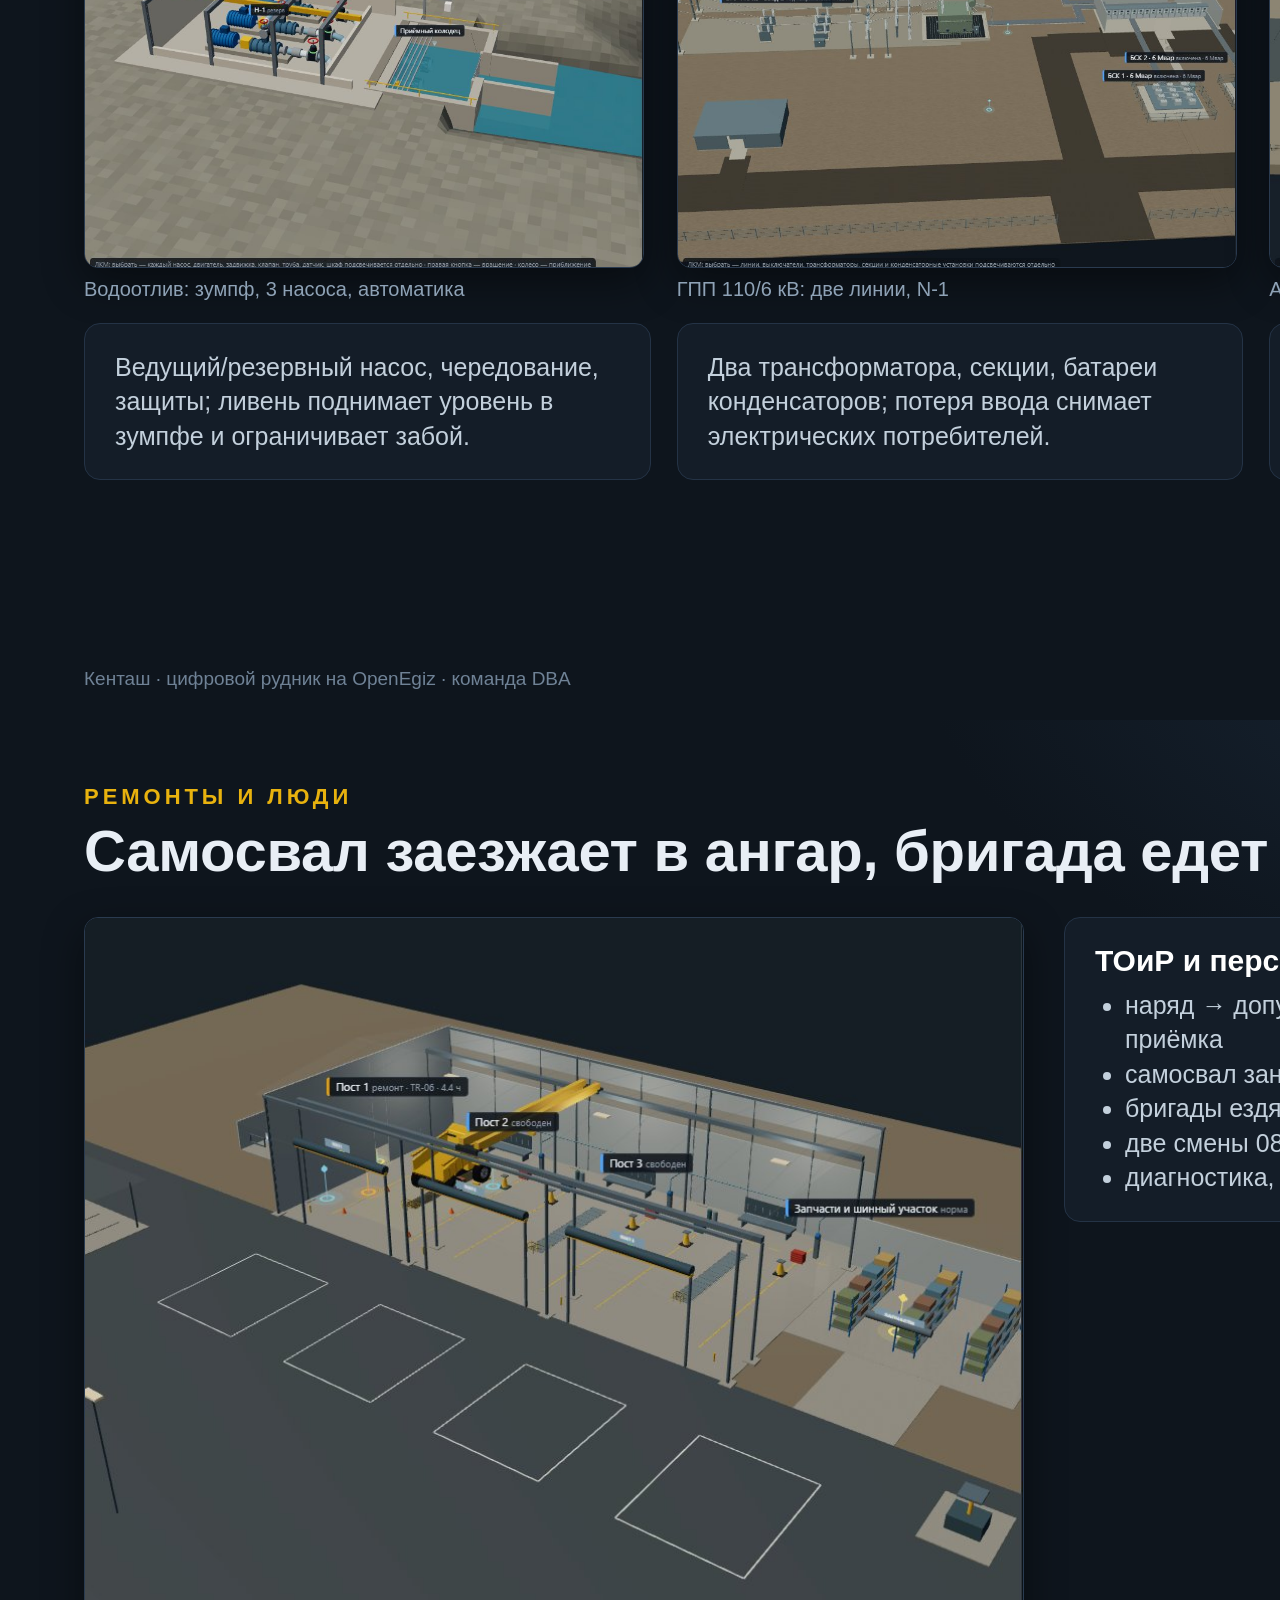
==== commit 7d16efec: "Прогноз «что если» на сутки, «На режим», стоянка техники, детальная модель самосвала, новая презента" ====
--- a/mine/presentation/index.html
+++ b/mine/presentation/index.html
@@ -1,214 +1,66 @@
-<!doctype html>
-<html lang="ru">
-<head>
-<meta charset="utf-8">
-<title>Цифровой рудник «Кенташ» — презентация</title>
-<style>
-  @page { size: 1600px 900px; margin: 0; }
-  :root { --bg: #0f1419; --panel: #161c23; --line: #2a333d; --text: #e3e8ee; --muted: #8b97a3; --accent: #f0a33a; --blue: #4aa3ff; --ok: #3fb950; --alarm: #f85149; }
-  * { box-sizing: border-box; }
-  body { margin: 0; background: var(--bg); color: var(--text); font: 22px/1.4 "Segoe UI", Inter, system-ui, sans-serif; }
-  .s { width: 1600px; height: 900px; padding: 56px 70px; position: relative; page-break-after: always; overflow: hidden; background: var(--bg); }
-  .s::after { content: attr(data-n); position: absolute; right: 40px; bottom: 26px; color: var(--muted); font-size: 16px; }
-  h1 { font-size: 64px; margin: 0 0 18px; line-height: 1.1; }
-  h2 { font-size: 40px; margin: 0 0 26px; }
-  h2 small { display: block; font-size: 20px; color: var(--accent); font-weight: 600; letter-spacing: .06em; text-transform: uppercase; margin-bottom: 8px; }
-  .muted { color: var(--muted); }
-  .cols { display: grid; grid-template-columns: 1fr 1fr; gap: 36px; }
-  .cols3 { display: grid; grid-template-columns: repeat(3, 1fr); gap: 22px; }
-  .card { background: var(--panel); border: 1px solid var(--line); border-radius: 14px; padding: 20px 22px; }
-  .card h3 { margin: 0 0 8px; font-size: 24px; color: var(--accent); }
-  .card p { margin: 0; color: #c9d2db; font-size: 19px; }
-  ul { margin: 0; padding-left: 26px; } li { margin: 6px 0; }
-  .shot { width: 100%; border-radius: 12px; border: 1px solid var(--line); display: block; }
-  .big { font-size: 54px; font-weight: 700; color: var(--accent); line-height: 1; }
-  .stat { text-align: left; } .stat span { color: var(--muted); font-size: 18px; display: block; margin-top: 6px; }
-  table { border-collapse: collapse; width: 100%; font-size: 18px; }
-  td, th { border-bottom: 1px solid var(--line); padding: 7px 8px; text-align: left; vertical-align: top; }
-  th { color: var(--muted); font-weight: 500; }
-  code { font-family: Consolas, monospace; background: #1c242d; padding: 1px 6px; border-radius: 5px; font-size: .9em; }
-  .flow { display: flex; align-items: center; gap: 14px; flex-wrap: wrap; font-size: 21px; }
-  .flow b { background: var(--panel); border: 1px solid var(--line); border-radius: 10px; padding: 12px 16px; font-weight: 600; }
-  .flow i { color: var(--accent); font-style: normal; font-size: 28px; }
-  .tag { display: inline-block; border: 1px solid var(--accent); color: var(--accent); border-radius: 20px; padding: 3px 12px; font-size: 17px; margin: 0 6px 6px 0; }
-</style>
-</head>
-<body>
-
-<section class="s" data-n="1">
-  <div style="display:grid;grid-template-columns:600px 1fr;gap:40px;height:100%">
-    <div style="display:flex;flex-direction:column;justify-content:center">
-      <div class="tag">Цифровой рудник на OpenEgiz</div>
-      <h1>Рудник «Кенташ»</h1>
-      <p style="font-size:27px">Цифровой двойник открытого медного карьера и обогатительной фабрики: от забоя до меди в концентрате и прибыли.</p>
-      <ul class="muted" style="font-size:21px">
-        <li>62 двойника в Eclipse Ditto, данные — через MQTT → Ditto</li>
-        <li>Физика процессов, калибровка по 5 открытым наборам данных</li>
-        <li>3D-Стенд, 14 сценариев «что если», 7 модулей карты + 3 своих</li>
-      </ul>
-      <p style="margin-top:26px">Запуск: <code>sudo apt-get install -y make</code>, затем <code>make mine</code><br>Стенд: <b>http://localhost:8200</b></p>
-    </div>
-    <img class="shot" src="img/main.png" style="align-self:center">
-  </div>
-</section>
-
-<section class="s" data-n="2">
-  <h2><small>Что сделано</small>Рудник, в котором всё связано</h2>
-  <div class="cols3" style="margin-bottom:28px">
-    <div class="card stat"><div class="big">62</div><span>двойника 28 типов: техника, забои, дороги, ККД, мельницы, флотация, ГПП, водоотлив, борт, воздух, люди</span></div>
-    <div class="card stat"><div class="big">14</div><span>сценариев «что если» со Стенда без изменения кода — последствия идут по цепочке двойников</span></div>
-    <div class="card stat"><div class="big">10</div><span>модулей: 7 из карты рудника + водоотлив, склад ГСМ, экономика смены</span></div>
-  </div>
-  <div class="flow"><b>Буровой станок</b><i>→</i><b>Взрыв (P80)</b><i>→</i><b>Экскаватор</b><i>→</i><b>Самосвал по дорогам</b><i>→</i><b>ККД / склады / отвал</b><i>→</i><b>МПСИ → МШЦ</b><i>→</i><b>Флотация</b><i>→</i><b>Медь, ₸</b></div>
-  <p class="muted" style="margin-top:26px">Каждая тонна, вынутая экскаватором, едет в кузове с её содержанием меди, крепостью и кусковатостью; мощность и топливо считаются из работы машин; вода, погода, взрывы и борт меняют условия. Модель считается с шагом 1 модельная секунда и проверена 14 тестами (балансы, правдоподобие, сценарии).</p>
-</section>
-
-<section class="s" data-n="3">
-  <h2><small>Построено на OpenEgiz</small>Данные — только через платформу</h2>
-  <div class="flow" style="margin-bottom:30px"><b>kentash-sim<br><span class="muted" style="font-size:16px">модель рудника</span></b><i>— MQTT telemetry/… →</i><b>Eclipse Ditto<br><span class="muted" style="font-size:16px">62 двойника kz.kentash:*</span></b><i>→</i><b>Telegraf → InfluxDB</b><i>→</i><b>Grafana</b></div>
-  <div class="flow" style="margin-bottom:34px"><b>Стенд kentash-web</b><i>← поиск + поток событий SSE ←</i><b>Ditto</b><i>← PUT control ←</i><b>кнопки сценариев</b><i>→ событие MQTT →</i><b>kentash-sim</b></div>
-  <div class="cols">
-    <div class="card"><h3>Двойники</h3><p>Паспорт в <code>attributes</code> (тип, параметры техники, иерархия <code>_parents</code>, связи <code>relations</code>: питание, поток материала, обслуживание), состояние в <code>features</code>. Симулятор пишет только командами Ditto protocol <code>modify /features</code> через MQTT.</p></div>
-    <div class="card"><h3>Стенд и команды</h3><p>Стенд берёт начальное состояние поиском Ditto и дальше живёт на потоке изменений двойников. Сценарии и режимы — запись в двойник <code>control</code>; симулятор получает событие из Ditto. Пароль платформы подставляет прокси на сервере.</p></div>
-  </div>
-</section>
-
-<section class="s" data-n="4">
-  <h2><small>Модель рудника · 25 баллов</small>62 двойника, состояния и связи</h2>
-  <table>
-    <tr><th>Группа</th><th>Двойники</th><th>Состояние</th></tr>
-    <tr><td>Горные работы</td><td>3 забоя, 3 экскаватора (2 электрических, 1 дизельный), 2 буровых станка, 8 самосвалов 130 т</td><td>Cu/S/Au, крепость, взорванный запас, P80; цикл, ковш, очередь; координаты, груз и его Cu, топливо, износ</td></tr>
-    <tr><td>Дороги</td><td>12 участков: спиральный съезд 8 %, западный серпантин, объездная, плечи к ККД и отвалу</td><td>открыт/закрыт, мокрый, ограничение скорости, самосвалов на участке; геометрия — в паспорте</td></tr>
-    <tr><td>Переработка</td><td>ККД, склад КДР, перегрузочный склад, отвал, МПСИ, МШЦ, флотация, хвостохранилище</td><td>производительность, бункер, крупность, запасы, удельная энергия, помол P80, извлечение, концентрат</td></tr>
-    <tr><td>Инфраструктура</td><td>ГПП и 4 фидера, водоотлив и 3 насоса, АЗС, ремонтный бокс, метеостанция</td><td>нагрузка и лимит, зумпф/приток/откачка, запас дизеля, техника в ремонте, дождь/ветер</td></tr>
-    <tr><td>Безопасность</td><td>радар борта, 3 поста пыли и газов, 2 бригады и горный мастер (GNSS)</td><td>TARP, PM10, NO₂, запрет входа после взрыва; позиции людей, сближения с техникой</td></tr>
-    <tr><td>Модули</td><td>dispatch, economics, scenario-engine, control, mine/pit/plant</td><td>решения модулей, журнал взрывов, выручка/затраты, активные сценарии, сводные KPI</td></tr>
-  </table>
-</section>
-
-<section class="s" data-n="5">
-  <h2><small>Достоверность поведения · 20 баллов</small>Физика и реальные данные</h2>
-  <div class="cols">
-    <div>
-      <ul>
-        <li><b>Самосвал</b>: скорость из тяговой мощности 1194 кВт, сопротивления качению (2,5 %, мокро 4 %), уклона; гружёный на подъёме 8 % — 10–15 км/ч; топливо 0,256 л/кВт·ч</li>
-        <li><b>Экскаватор</b>: наполнение ковша и цикл зависят от кусковатости P80 и крепости</li>
-        <li><b>ККД</b>: 3000 т/ч при нормальном питании, меньше при крупном и крепком</li>
-        <li><b>Мельницы</b>: МПСИ 7,2 кВт·ч/т × крепость, помол МШЦ по закону Бонда</li>
-        <li><b>Водоотлив</b>: приток + сток с 1,06 км², мощность насосов ρgQH/η</li>
-        <li><b>Энергия, CO₂, экономика</b> — из работы машин и тарифов</li>
-      </ul>
-    </div>
-    <div class="card"><h3>Открытые данные (лицензии проверены)</h3>
-      <table style="font-size:17px">
-        <tr><td><b>GeoMet</b> (CC BY)</td><td>блочная модель: Cu, S, Au, измельчаемость, извлечение по 2000 пробам</td></tr>
-        <tr><td><b>El Aljibe</b> (CC BY)</td><td>P80 нормального взрыва — медиана 12 взрывов, 356 мм</td></tr>
-        <tr><td><b>MWD</b> (CC BY)</td><td>разброс скорости бурения</td></tr>
-        <tr><td><b>Энергия ГОК</b> (CC BY-SA)</td><td>суточная форма нагрузки, зима/лето ×1,28</td></tr>
-        <tr><td><b>OpenMines</b> (MIT)</td><td>проверка средней скорости самосвалов</td></tr>
-      </table>
-    </div>
-  </div>
-</section>
-
-<section class="s" data-n="6">
-  <h2><small>Визуализация · 20 баллов</small>Рудник как пространственный объект</h2>
-  <div class="cols" style="grid-template-columns:1.25fr 1fr">
-    <img class="shot" src="img/grade.png">
-    <div>
-      <ul>
-        <li>Карьер — сетка высот: уступы 15 м, откосы 65°, бермы, съезды вырезаны в бортах</li>
-        <li>Самосвалы по координатам двойников, цвет — состояние, кузов — материал</li>
-        <li>Дороги: закрыта — красная, мокрая — синяя</li>
-        <li>Склады растут и убывают, вода в зумпфе поднимается, облако взрыва, радар меняет цвет</li>
-        <li>Раскраска бортов по <b>содержанию Cu</b> из блочной модели (на снимке)</li>
-        <li>Схема фабрики, карточка любого двойника по клику, Grafana — история (18 панелей)</li>
-      </ul>
-    </div>
-  </div>
-</section>
-
-<section class="s" data-n="7">
-  <h2><small>Сценарии «что если» · 15 баллов</small>Кнопка на Стенде → цепочка последствий</h2>
-  <div class="cols" style="grid-template-columns:1.25fr 1fr">
-    <img class="shot" src="img/road.png">
-    <div>
-      <p><b>Закрыть верхний участок съезда:</b> участок красный → самосвалы перестраивают путь через западный съезд и объездную → рейс длиннее → меньше руды → склад КДР тратится → медь и прибыль ниже.</p>
-      <table style="font-size:17px;margin-top:10px">
-        <tr><td>Отказ экскаватора / самосвала</td><td>Обесточивание ГПП / фидера</td></tr>
-        <tr><td>Остановка ККД</td><td>Ливень, отказ насосов → подтопление F1</td></tr>
-        <tr><td>Некачественный взрыв</td><td>Провести взрыв сейчас</td></tr>
-        <tr><td>Штиль и инверсия</td><td>Деформация борта → TARP</td></tr>
-        <tr><td>Окисленная руда</td><td>Срыв поставок топлива</td></tr>
-      </table>
-      <p class="muted" style="margin-top:10px">Отмена — «Отменить» у активного сценария или «Отменить все». Код не меняется: команда идёт через двойник <code>control</code>.</p>
-    </div>
-  </div>
-</section>
-
-<section class="s" data-n="8">
-  <h2><small>Модули · 10 баллов</small>Модули меняют работу рудника и принимают решения</h2>
-  <div class="cols3">
-    <div class="card"><h3>1. Транспорт и диспетчеризация</h3><p>Выбор экскаватора по времени цикла на ценную тонну с учётом очередей и простоя. При отказе экскаватора вывозит на <b>20–26 %</b> больше горной массы, чем жёсткое закрепление (тест).</p></div>
-    <div class="card"><h3>2. Геология и качество</h3><p>Блочная модель GeoMet, рудоконтроль по кузову (вскрыша / бедная руда / ККД), усреднение к целевому содержанию, подача со склада погрузчиком.</p></div>
-    <div class="card"><h3>3. Буровзрывные работы</h3><p>Бурение по MWD, взрыв по готовности и окнам, кусковатость по Кузнецову–Рамлеру → ковш, цикл, ККД.</p></div>
-    <div class="card"><h3>4. Безопасность</h3><p>Пыль и NO₂ с проветриванием, радар борта и TARP, зарядка блока и вывод людей до взрыва, предупреждения о сближении.</p></div>
-    <div class="card"><h3>5. Энергетика</h3><p>Баланс ГПП по 8 группам, лимит 52 МВт с ограничением питания фабрики, профиль нагрузки реального ГОК.</p></div>
-    <div class="card"><h3>6–7. Переработка, ТО</h3><p>ККД → МПСИ → МШЦ → флотация; износ, отказы, ТО-250, КТГ. Свои: водоотлив, склад ГСМ, экономика смены.</p></div>
-  </div>
-</section>
-
-<section class="s" data-n="9">
-  <h2><small>Безопасность взрыва</small>Допуск к взрыву — по положению людей</h2>
-  <div class="cols" style="grid-template-columns:1.25fr 1fr">
-    <img class="shot" src="img/blast.png">
-    <div>
-      <ol style="padding-left:24px">
-        <li>Блок обурен — взрывная бригада едет к забою и заряжает 20 мин</li>
-        <li>Экскаватор отгоняется, его самосвалы уходят на другие забои</li>
-        <li>Взрыв — только если в радиусе 300 м нет людей и лёгкого транспорта; иначе задержка и решение в журнале</li>
-        <li>После взрыва зона закрыта, пока NO₂ не ниже 1 ppm; при инверсии — дольше</li>
-      </ol>
-      <p class="muted">На снимке — облако взрыва в забое F2, самосвалы в ожидании допуска, журнал событий.</p>
-    </div>
-  </div>
-</section>
-
-<section class="s" data-n="10">
-  <h2><small>Переработка</small>Фабрика в цепочке</h2>
-  <div class="cols" style="grid-template-columns:1.25fr 1fr">
-    <img class="shot" src="img/plant.png">
-    <div>
-      <ul>
-        <li>Крепость и извлечение руды приходят из забоев по тоннам в кузовах</li>
-        <li>Крупный взрыв снижает производительность ККД</li>
-        <li>Склад КДР — буфер: при остановке ККД видно, на сколько часов хватит</li>
-        <li>Обесточивание: мельницы стоят, медь = 0; после подачи напряжения пуск 25 мин и набор загрузки</li>
-        <li>У лимита ГПП модуль энергетики снижает питание фабрики на 15 %</li>
-      </ul>
-    </div>
-  </div>
-</section>
-
-<section class="s" data-n="11">
-  <h2><small>Как увидеть на Стенде</small>3 минуты после <code>make mine</code></h2>
-  <div class="cols">
-    <ol style="padding-left:26px">
-      <li>Откройте <b>http://localhost:8200</b> — самосвалы ездят, вверху KPI из двойников</li>
-      <li>«Сценарии «что если»» → «Закрыть участок дороги», <code>ramp-upper</code> → Включить</li>
-      <li>Кнопка <b>×20</b> — ускорить время; смотрите объезд и снижение добычи</li>
-      <li>«Модули» — решения диспетчеризации, энергетики, безопасности</li>
-      <li>«Фабрика» — схема с текущими значениями</li>
-      <li>«содержание Cu (блочная модель)» — раскраска бортов</li>
-      <li>Grafana (http://localhost:3000) → «Рудник «Кенташ»» — история</li>
-    </ol>
-    <div class="card"><h3>Проверки</h3>
-      <p><code>make smoke</code> — сквозная проверка платформы</p>
-      <p style="margin-top:10px"><code>python3 -m unittest discover -s mine/tests -v</code> — 14 проверок: баланс масс, скорость на подъёме, сравнение с OpenMines, детерминированность, последствия сценариев, допуск к взрыву, выигрыш диспетчеризации</p>
-      <p style="margin-top:14px" class="muted">Документы: README.md (запуск), SUBMISSION.md (модули, сценарии, данные и допущения), DATA_LICENSES.md (лицензии данных).</p>
-    </div>
-  </div>
-</section>
-
-</body>
-</html>
+<!doctype html><html lang="ru"><head><meta charset="utf-8"><title>Кенташ — цифровой рудник на OpenEgiz</title><style>
+@page{size:1920px 1080px;margin:0}
+*{box-sizing:border-box}
+html,body{margin:0;background:#0b1118;font-family:"Segoe UI","Inter","Helvetica Neue",Arial,sans-serif;color:#e8eef5}
+.slide{width:1920px;height:1080px;position:relative;overflow:hidden;page-break-after:always;break-after:page;
+ background:radial-gradient(1200px 700px at 85% -10%,#1a2838 0%,rgba(11,17,24,0) 60%),#0e151d;padding:64px 84px 0}
+.slide:last-child{page-break-after:auto;break-after:auto}
+.tag{font-size:22px;letter-spacing:.18em;text-transform:uppercase;color:#e8b20e;font-weight:600}
+h1{font-size:92px;line-height:1.02;margin:18px 0 0;font-weight:700;letter-spacing:-.01em}
+h2{font-size:58px;line-height:1.08;margin:10px 0 0;font-weight:700;letter-spacing:-.005em;max-width:1560px}
+.lead{font-size:30px;line-height:1.38;color:#b8c6d4;margin:20px 0 0;max-width:1500px}
+.foot{position:absolute;left:84px;right:84px;bottom:30px;display:flex;justify-content:space-between;font-size:19px;color:#6f8296}
+.card{background:#141d28;border:1px solid #243346;border-radius:16px;padding:26px 30px}
+.card h3{margin:0 0 10px;font-size:30px;color:#fff}
+.card p,.card li{font-size:25px;line-height:1.38;color:#c3d0dc;margin:0}
+ul{margin:0;padding-left:30px} li{margin:6px 0}
+.grid{display:grid;gap:26px}
+.g2{grid-template-columns:1fr 1fr}.g3{grid-template-columns:1fr 1fr 1fr}.g4{grid-template-columns:repeat(4,1fr)}
+.shot{border-radius:14px;border:1px solid #2a3b50;overflow:hidden;background:#0a0f15;box-shadow:0 14px 40px rgba(0,0,0,.45)}
+.shot img{display:block;width:100%;height:100%;object-fit:cover;object-position:left top}
+.cap{font-size:20px;color:#8ea2b6;margin-top:10px}
+.num{font-size:112px;font-weight:700;line-height:1;color:#fff}
+.num small{font-size:30px;font-weight:600;color:#e8b20e;display:block;margin-top:10px;letter-spacing:.02em}
+.kpi{background:#141d28;border:1px solid #243346;border-radius:16px;padding:28px 30px}
+.kpi p{font-size:24px;color:#a9b9c8;margin:14px 0 0;line-height:1.32}
+table{border-collapse:collapse;width:100%;font-size:23px}
+th{font-size:20px;text-transform:uppercase;letter-spacing:.08em;color:#e8b20e;text-align:left;padding:8px 14px;border-bottom:2px solid #2a3b50}
+td{padding:9px 14px;border-bottom:1px solid #223244;vertical-align:top;color:#d4dfea;line-height:1.3}
+code,.code{font-family:"Cascadia Mono",Consolas,monospace}
+.code{background:#0a0f15;border:1px solid #2a3b50;border-radius:12px;padding:22px 28px;font-size:25px;line-height:1.55;color:#cfe3f5}
+.pill{display:inline-block;padding:4px 14px;border-radius:999px;font-size:21px;font-weight:600;margin-right:8px}
+.ok{background:#12351f;color:#5ee08a}.warn{background:#3a2e0c;color:#f0c24a}.bad{background:#3b1717;color:#ff8d8d}
+.b{color:#fff;font-weight:600}.mut{color:#8ea2b6}.y{color:#e8b20e}
+</style></head><body><section class="slide" style="padding:0"><div style="position:absolute;inset:0"><img src="img/pit.jpg" style="width:100%;height:100%;object-fit:cover;opacity:.55" alt=""></div>
+<div style="position:absolute;inset:0;background:linear-gradient(90deg,#0a1017 0%,rgba(10,16,23,.88) 42%,rgba(10,16,23,.15) 100%)"></div>
+<div style="position:absolute;left:96px;top:250px;width:1080px"><div class="tag">Цифровой двойник · Eclipse Ditto · OpenEgiz</div>
+<h1>Кенташ</h1><p style="font-size:46px;line-height:1.25;margin:26px 0 0;color:#dfe9f3">Цифровой медный рудник: от забоя до железнодорожной отправки концентрата</p>
+<p style="font-size:28px;color:#9db0c2;margin:44px 0 0">702 двойника · 14 модулей · 15 ситуаций · прогноз «что если» на сутки</p>
+<p style="font-size:26px;color:#e8b20e;margin:60px 0 0;font-weight:600">Команда DBA · Dmitriynursh, Arnaktga</p>
+<p style="font-size:22px;color:#6f8296;margin:6px 0 0">openegiz-contest/team-061</p></div></section>
+<section class="slide"><div class="tag">Замысел</div><h2>Как держать выпуск концентрата, когда всё связано</h2><p class="lead">Выбран полный путь от забоя до отправки, чтобы локальная операция имела <span class='b'>наблюдаемые последствия</span> на соседних участках: остановка ККД меняет доставку руды и запас КДР, поломка привода мельницы требует ремонта — возврат питания её не лечит.</p><div style="margin-top:34px"><div class="grid g3"><div class="card"><h3>Предприятие</h3><p>Вымышленный открытый медный карьер «Кенташ» с флотационной фабрикой: забои, самосвалы, дробление, измельчение, флотация, концентрат, хвосты, вода, энергия, ремонты, персонал.</p></div><div class="card"><h3>Пользователь</h3><p>Диспетчер, руководитель смены и руководство рудника. Видят всю цепочку на одном экране, включают ситуации и получают прогноз на сутки с рекомендацией.</p></div><div class="card"><h3>Решение</h3><p>Как сохранить выпуск при отказе оборудования, потере питания или закрытии дороги: куда перенаправить самосвалы, сколько руды дать фабрике, какой ремонт делать первым. Двойник показывает последствия до того, как решение принято.</p></div></div></div><div class="foot"><span>Кенташ · цифровой рудник на OpenEgiz · команда DBA</span><span>2</span></div></section>
+<section class="slide"><div class="tag">Масштаб</div><h2>Кенташ в цифрах</h2><div style="margin-top:34px"><div class="grid g4" style="gap:24px"><div class="kpi"><div class="num">702<small>двойника в Ditto</small></div><p>объекты, узлы, линии, люди и техника, связанные иерархией</p></div><div class="kpi"><div class="num">468<small>актива в реестре</small></div><p>паспорта, узлы, ТОиР, GPS-метки</p></div><div class="kpi"><div class="num">130<small>сотрудников</small></div><p>две смены, 65 постов, бригады на пикапах</p></div><div class="kpi"><div class="num">6<small>самосвалов 130 т</small></div><p>3 экскаватора, 2 бурстанка, 3 забоя</p></div><div class="kpi"><div class="num">14<small>модулей</small></div><p>план, качество, экономика, безопасность, ТОиР…</p></div><div class="kpi"><div class="num">15<small>ситуаций на руднике</small></div><p>включаются на Стенде, отменяются, меняют цепочку; последствия — в прогнозе на сутки</p></div><div class="kpi"><div class="num">267<small>тестов</small></div><p>балансы массы, меди, воды и энергии, транспорт, ремонты</p></div><div class="kpi"><div class="num">190 с<small>чистый запуск</small></div><p>make mine из клона, пустые тома, без ручных шагов</p></div></div></div><div class="foot"><span>Кенташ · цифровой рудник на OpenEgiz · команда DBA</span><span>3</span></div></section>
+<section class="slide"><div class="tag">Что моделируется</div><h2>Технологическая цепочка и всё, что её обеспечивает</h2><p class="lead">Руда идёт напрямую на ККД или через перегрузочный склад, вскрыша — на отдельный отвал, хвосты — в хвостохранилище, вода возвращается в контур.</p><div style="margin-top:34px"><div style="margin-top:20px"><svg viewBox="0 0 1752 560" width="1752" height="560" xmlns="http://www.w3.org/2000/svg"><rect x="0" y="40" width="198" height="112" rx="12" fill="#3d2c0e" stroke="#e8b20e" stroke-width="2"/><text x="99.0" y="96.0" text-anchor="middle" font-size="20" font-weight="600" fill="#fff">Забои, самосвалы</text><text x="99.0" y="118.0" text-anchor="middle" font-size="15" fill="#9db0c2">3 забоя · 6 × 130 т</text><rect x="222" y="40" width="198" height="112" rx="12" fill="#3d2c0e" stroke="#e8b20e" stroke-width="2"/><text x="321.0" y="96.0" text-anchor="middle" font-size="20" font-weight="600" fill="#fff">Дробление ККД</text><text x="321.0" y="118.0" text-anchor="middle" font-size="15" fill="#9db0c2">ККД-1500/180</text><rect x="444" y="40" width="198" height="112" rx="12" fill="#3d2c0e" stroke="#e8b20e" stroke-width="2"/><text x="543.0" y="96.0" text-anchor="middle" font-size="20" font-weight="600" fill="#fff">Склад КДР</text><text x="543.0" y="118.0" text-anchor="middle" font-size="15" fill="#9db0c2">60 000 т · питатели</text><rect x="666" y="40" width="198" height="112" rx="12" fill="#10301f" stroke="#3fb97a" stroke-width="2"/><text x="765.0" y="96.0" text-anchor="middle" font-size="20" font-weight="600" fill="#fff">Измельчение</text><text x="765.0" y="118.0" text-anchor="middle" font-size="15" fill="#9db0c2">МПСИ · МШЦ · циклон</text><rect x="888" y="40" width="198" height="112" rx="12" fill="#10301f" stroke="#3fb97a" stroke-width="2"/><text x="987.0" y="96.0" text-anchor="middle" font-size="20" font-weight="600" fill="#fff">Флотация</text><text x="987.0" y="118.0" text-anchor="middle" font-size="15" fill="#9db0c2">6+4 камеры · перечистки</text><rect x="1110" y="40" width="198" height="112" rx="12" fill="#10301f" stroke="#3fb97a" stroke-width="2"/><text x="1209.0" y="96.0" text-anchor="middle" font-size="20" font-weight="600" fill="#fff">Сгущение, фильтр</text><text x="1209.0" y="118.0" text-anchor="middle" font-size="15" fill="#9db0c2">сгуститель · 2 пресса</text><rect x="1332" y="40" width="198" height="112" rx="12" fill="#10301f" stroke="#3fb97a" stroke-width="2"/><text x="1431.0" y="96.0" text-anchor="middle" font-size="20" font-weight="600" fill="#fff">Склад концентрата</text><text x="1431.0" y="118.0" text-anchor="middle" font-size="15" fill="#9db0c2">3 500 т</text><rect x="1554" y="40" width="198" height="112" rx="12" fill="#10301f" stroke="#3fb97a" stroke-width="2"/><text x="1653.0" y="96.0" text-anchor="middle" font-size="20" font-weight="600" fill="#fff">Ж/д отправка</text><text x="1653.0" y="118.0" text-anchor="middle" font-size="15" fill="#9db0c2">20 вагонов × 60 т</text><line x1="198" y1="96" x2="208.0" y2="96.0" stroke="#9db0c2" stroke-width="3" /><polygon points="222,96 208.0,104.0 208.0,88.0" fill="#9db0c2"/><line x1="420" y1="96" x2="430.0" y2="96.0" stroke="#9db0c2" stroke-width="3" /><polygon points="444,96 430.0,104.0 430.0,88.0" fill="#9db0c2"/><line x1="642" y1="96" x2="652.0" y2="96.0" stroke="#9db0c2" stroke-width="3" /><polygon points="666,96 652.0,104.0 652.0,88.0" fill="#9db0c2"/><line x1="864" y1="96" x2="874.0" y2="96.0" stroke="#9db0c2" stroke-width="3" /><polygon points="888,96 874.0,104.0 874.0,88.0" fill="#9db0c2"/><line x1="1086" y1="96" x2="1096.0" y2="96.0" stroke="#9db0c2" stroke-width="3" /><polygon points="1110,96 1096.0,104.0 1096.0,88.0" fill="#9db0c2"/><line x1="1308" y1="96" x2="1318.0" y2="96.0" stroke="#9db0c2" stroke-width="3" /><polygon points="1332,96 1318.0,104.0 1318.0,88.0" fill="#9db0c2"/><line x1="1530" y1="96" x2="1540.0" y2="96.0" stroke="#9db0c2" stroke-width="3" /><polygon points="1554,96 1540.0,104.0 1540.0,88.0" fill="#9db0c2"/><rect x="0" y="220" width="198" height="84" rx="12" fill="#241f19" stroke="#93816b" stroke-width="2"/><text x="99.0" y="262.0" text-anchor="middle" font-size="20" font-weight="600" fill="#fff">Вскрыша → Отвал</text><text x="99.0" y="284.0" text-anchor="middle" font-size="15" fill="#9db0c2">отдельная ветвь</text><line x1="99" y1="152" x2="99.0" y2="206.0" stroke="#93816b" stroke-width="3" /><polygon points="99,220 91.0,206.0 107.0,206.0" fill="#93816b"/><rect x="222" y="220" width="198" height="84" rx="12" fill="#241f19" stroke="#93816b" stroke-width="2"/><text x="321.0" y="262.0" text-anchor="middle" font-size="20" font-weight="600" fill="#fff">Склад перегрузки</text><text x="321.0" y="284.0" text-anchor="middle" font-size="15" fill="#9db0c2">погрузчик · резерв</text><line x1="99" y1="152" x2="266.9" y2="215.1" stroke="#93816b" stroke-width="3" stroke-dasharray="8 6"/><polygon points="280,220 264.1,222.6 269.7,207.6" fill="#93816b"/><line x1="330" y1="220" x2="330.0" y2="166.0" stroke="#93816b" stroke-width="3" stroke-dasharray="8 6"/><polygon points="330,152 338.0,166.0 322.0,166.0" fill="#93816b"/><rect x="1110" y="220" width="198" height="84" rx="12" fill="#122a44" stroke="#4aa3ff" stroke-width="2"/><text x="1209.0" y="262.0" text-anchor="middle" font-size="20" font-weight="600" fill="#fff">Хвосты</text><text x="1209.0" y="284.0" text-anchor="middle" font-size="15" fill="#9db0c2">сгуститель ⌀50 м</text><rect x="1332" y="220" width="198" height="84" rx="12" fill="#122a44" stroke="#4aa3ff" stroke-width="2"/><text x="1431.0" y="262.0" text-anchor="middle" font-size="20" font-weight="600" fill="#fff">Пульпопровод</text><text x="1431.0" y="284.0" text-anchor="middle" font-size="15" fill="#9db0c2">DN700 · 6,2 км</text><rect x="1554" y="220" width="198" height="84" rx="12" fill="#122a44" stroke="#4aa3ff" stroke-width="2"/><text x="1653.0" y="262.0" text-anchor="middle" font-size="20" font-weight="600" fill="#fff">Хвостохранилище</text><text x="1653.0" y="284.0" text-anchor="middle" font-size="15" fill="#9db0c2">25 млн м³</text><line x1="1209" y1="152" x2="1209.0" y2="206.0" stroke="#4aa3ff" stroke-width="3" /><polygon points="1209,220 1201.0,206.0 1217.0,206.0" fill="#4aa3ff"/><line x1="1308" y1="262" x2="1318.0" y2="262.0" stroke="#4aa3ff" stroke-width="3" /><polygon points="1332,262 1318.0,270.0 1318.0,254.0" fill="#4aa3ff"/><line x1="1530" y1="262" x2="1540.0" y2="262.0" stroke="#4aa3ff" stroke-width="3" /><polygon points="1554,262 1540.0,270.0 1540.0,254.0" fill="#4aa3ff"/><rect x="1332" y="340" width="420" height="70" rx="12" fill="#0f2233" stroke="#4aa3ff" stroke-width="2"/><text x="1542.0" y="375.0" text-anchor="middle" font-size="20" font-weight="600" fill="#fff">Оборотная вода 18 тыс. м³</text><text x="1542.0" y="397.0" text-anchor="middle" font-size="15" fill="#9db0c2">барж-насосы → фабрика</text><line x1="1650" y1="304" x2="1650.0" y2="326.0" stroke="#4aa3ff" stroke-width="3" /><polygon points="1650,340 1642.0,326.0 1658.0,326.0" fill="#4aa3ff"/><path d="M1332 375 L1000 375 L1000 152" fill="none" stroke="#4aa3ff" stroke-width="3" stroke-dasharray="8 6"/><rect x="0" y="450" width="198" height="96" rx="12" fill="#1a2230" stroke="#4a5d73" stroke-width="2"/><text x="99.0" y="498.0" text-anchor="middle" font-size="20" font-weight="600" fill="#fff">Водоотлив</text><text x="99.0" y="520.0" text-anchor="middle" font-size="15" fill="#9db0c2">3 насоса · автоматика</text><rect x="222" y="450" width="198" height="96" rx="12" fill="#331616" stroke="#e85d5d" stroke-width="2"/><text x="321.0" y="498.0" text-anchor="middle" font-size="20" font-weight="600" fill="#fff">ГПП 110/6 кВ</text><text x="321.0" y="520.0" text-anchor="middle" font-size="15" fill="#9db0c2">2 трансформатора · N-1</text><rect x="444" y="450" width="198" height="96" rx="12" fill="#1a2230" stroke="#4a5d73" stroke-width="2"/><text x="543.0" y="498.0" text-anchor="middle" font-size="20" font-weight="600" fill="#fff">АЗС и ГСМ</text><text x="543.0" y="520.0" text-anchor="middle" font-size="15" fill="#9db0c2">2 × 30 м³ · бензовоз</text><rect x="666" y="450" width="198" height="96" rx="12" fill="#1a2230" stroke="#4a5d73" stroke-width="2"/><text x="765.0" y="498.0" text-anchor="middle" font-size="20" font-weight="600" fill="#fff">Мастерская</text><text x="765.0" y="520.0" text-anchor="middle" font-size="15" fill="#9db0c2">3 поста · кран 20 т</text><rect x="888" y="450" width="198" height="96" rx="12" fill="#1a2230" stroke="#4a5d73" stroke-width="2"/><text x="987.0" y="498.0" text-anchor="middle" font-size="20" font-weight="600" fill="#fff">ТОиР</text><text x="987.0" y="520.0" text-anchor="middle" font-size="15" fill="#9db0c2">468 активов · наряды</text><rect x="1110" y="450" width="198" height="96" rx="12" fill="#1a2230" stroke="#4a5d73" stroke-width="2"/><text x="1209.0" y="498.0" text-anchor="middle" font-size="20" font-weight="600" fill="#fff">Персонал</text><text x="1209.0" y="520.0" text-anchor="middle" font-size="15" fill="#9db0c2">130 чел. · 2 смены · GPS</text><rect x="1332" y="450" width="198" height="96" rx="12" fill="#1a2230" stroke="#4a5d73" stroke-width="2"/><text x="1431.0" y="498.0" text-anchor="middle" font-size="20" font-weight="600" fill="#fff">Безопасность</text><text x="1431.0" y="520.0" text-anchor="middle" font-size="15" fill="#9db0c2">взрыв · борт · воздух</text><rect x="1554" y="450" width="198" height="96" rx="12" fill="#1a2230" stroke="#4a5d73" stroke-width="2"/><text x="1653.0" y="498.0" text-anchor="middle" font-size="20" font-weight="600" fill="#fff">Экономика</text><text x="1653.0" y="520.0" text-anchor="middle" font-size="15" fill="#9db0c2">по отгрузке меди</text><text x="0" y="438" font-size="20" fill="#8ea2b6" letter-spacing="3">ОБЕСПЕЧЕНИЕ ПРОИЗВОДСТВА</text></svg></div></div><div class="foot"><span>Кенташ · цифровой рудник на OpenEgiz · команда DBA</span><span>4</span></div></section>
+<section class="slide"><div class="tag">Платформа</div><h2>Всё построено на OpenEgiz: данные идут через Ditto</h2><p class="lead">Симулятор публикует состояние в MQTT, Ditto хранит двойники, Стенд читает их из платформы и отправляет команды обратно через двойник <code>control</code>.</p><div style="margin-top:34px"><div style="margin-top:6px"><svg viewBox="0 0 1752 520" width="1752" height="520" xmlns="http://www.w3.org/2000/svg"><rect x="0" y="70" width="320" height="170" rx="14" fill="#1c2a3a" stroke="#e8b20e" stroke-width="2.5"/><text x="160.0" y="114" text-anchor="middle" font-size="27" font-weight="700" fill="#fff">kentash-sim</text><text x="160.0" y="150" text-anchor="middle" font-size="19" fill="#b4c4d3">модель процессов, шаг 1 с</text><text x="160.0" y="176" text-anchor="middle" font-size="19" fill="#b4c4d3">транспорт · фабрика · ТОиР</text><text x="160.0" y="202" text-anchor="middle" font-size="19" fill="#b4c4d3">контрольные точки SQLite</text><rect x="400" y="70" width="250" height="170" rx="14" fill="#17283a" stroke="#4aa3ff" stroke-width="2.5"/><text x="525.0" y="114" text-anchor="middle" font-size="27" font-weight="700" fill="#fff">MQTT</text><text x="525.0" y="150" text-anchor="middle" font-size="19" fill="#b4c4d3">telemetry/‹двойник›</text><text x="525.0" y="176" text-anchor="middle" font-size="19" fill="#b4c4d3">лимит 20 сообщений/с</text><text x="525.0" y="202" text-anchor="middle" font-size="19" fill="#b4c4d3">приоритет движению</text><rect x="730" y="70" width="320" height="170" rx="14" fill="#122a44" stroke="#4aa3ff" stroke-width="2.5"/><text x="890.0" y="114" text-anchor="middle" font-size="27" font-weight="700" fill="#fff">Eclipse Ditto</text><text x="890.0" y="150" text-anchor="middle" font-size="19" fill="#b4c4d3">702 двойника kz.kentash:*</text><text x="890.0" y="176" text-anchor="middle" font-size="19" fill="#b4c4d3">attributes · features</text><text x="890.0" y="202" text-anchor="middle" font-size="19" fill="#b4c4d3">связи и иерархия</text><rect x="1130" y="70" width="280" height="170" rx="14" fill="#10301f" stroke="#3fb97a" stroke-width="2.5"/><text x="1270.0" y="114" text-anchor="middle" font-size="27" font-weight="700" fill="#fff">Стенд (веб)</text><text x="1270.0" y="150" text-anchor="middle" font-size="19" fill="#b4c4d3">Three.js · SVG-мнемосхемы</text><text x="1270.0" y="176" text-anchor="middle" font-size="19" fill="#b4c4d3">данные: поиск + SSE</text><text x="1270.0" y="202" text-anchor="middle" font-size="19" fill="#b4c4d3">прокси подставляет учётку</text><rect x="1490" y="70" width="262" height="170" rx="14" fill="#241f19" stroke="#93816b" stroke-width="2.5"/><text x="1621.0" y="114" text-anchor="middle" font-size="27" font-weight="700" fill="#fff">Диспетчер</text><text x="1621.0" y="150" text-anchor="middle" font-size="19" fill="#b4c4d3">сценарии и команды</text><text x="1621.0" y="176" text-anchor="middle" font-size="19" fill="#b4c4d3">ускорение времени</text><text x="1621.0" y="202" text-anchor="middle" font-size="19" fill="#b4c4d3">ТОиР, план, режимы</text><line x1="320" y1="155" x2="400" y2="155" stroke="#8fa5ba" stroke-width="3.5"/><polygon points="400,155 386,147 386,163" fill="#8fa5ba"/><text x="360.0" y="143" text-anchor="middle" font-size="19" fill="#e8b20e"></text><line x1="650" y1="155" x2="730" y2="155" stroke="#8fa5ba" stroke-width="3.5"/><polygon points="730,155 716,147 716,163" fill="#8fa5ba"/><text x="690.0" y="143" text-anchor="middle" font-size="19" fill="#e8b20e"></text><line x1="1050" y1="155" x2="1130" y2="155" stroke="#8fa5ba" stroke-width="3.5"/><polygon points="1130,155 1116,147 1116,163" fill="#8fa5ba"/><text x="1090.0" y="143" text-anchor="middle" font-size="19" fill="#e8b20e"></text><line x1="1410" y1="155" x2="1490" y2="155" stroke="#8fa5ba" stroke-width="3.5"/><polygon points="1490,155 1476,147 1476,163" fill="#8fa5ba"/><text x="1450.0" y="143" text-anchor="middle" font-size="19" fill="#e8b20e"></text><text x="1220" y="46" text-anchor="middle" font-size="19" fill="#e8b20e">состояние →</text><path d="M1620 240 L1620 330 L890 330 L890 245" fill="none" stroke="#e8b20e" stroke-width="3.5" stroke-dasharray="10 8"/><polygon points="890,242 881,258 899,258" fill="#e8b20e"/><text x="1255" y="320" text-anchor="middle" font-size="20" fill="#e8b20e">команда в двойник control → событие Ditto → MQTT → симулятор</text><path d="M890 245 L890 330 L160 330 L160 245" fill="none" stroke="#4aa3ff" stroke-width="3" stroke-dasharray="3 7" opacity="0"/><rect x="730" y="390" width="320" height="110" rx="14" fill="#17283a" stroke="#4aa3ff" stroke-width="2.5"/><text x="890.0" y="434" text-anchor="middle" font-size="27" font-weight="700" fill="#fff">Telegraf → InfluxDB</text><text x="890.0" y="470" text-anchor="middle" font-size="19" fill="#b4c4d3">история показателей</text><rect x="1130" y="390" width="280" height="110" rx="14" fill="#17283a" stroke="#4aa3ff" stroke-width="2.5"/><text x="1270.0" y="434" text-anchor="middle" font-size="27" font-weight="700" fill="#fff">Grafana</text><text x="1270.0" y="470" text-anchor="middle" font-size="19" fill="#b4c4d3">дашборд «Рудник Кенташ»</text><line x1="1050" y1="445" x2="1130" y2="445" stroke="#8fa5ba" stroke-width="3.5"/><polygon points="1130,445 1116,437 1116,453" fill="#8fa5ba"/><text x="1090.0" y="433" text-anchor="middle" font-size="19" fill="#e8b20e"></text><line x1="890" y1="240" x2="890" y2="390" stroke="#4aa3ff" stroke-width="3" stroke-dasharray="4 6"/></svg></div></div><div class="grid g3" style="position:absolute;left:84px;right:84px;top:800px;gap:26px"><div class="card"><h3>Двойник</h3><p>паспорт в <code>attributes</code>, состояние в <code>features</code>, иерархия и связи между объектами</p></div><div class="card"><h3>Устойчивость</h3><p>контрольные точки SQLite каждые 15 с, продолжение после перезапуска без проигрывания времени</p></div><div class="card"><h3>Нагрузка</h3><p>ограниченная очередь публикаций, приоритет движению; самый большой двойник 40 КБ при лимите 100 КБ</p></div></div><div class="foot"><span>Кенташ · цифровой рудник на OpenEgiz · команда DBA</span><span>5</span></div></section>
+<section class="slide"><div class="tag">Пространство рудника</div><h2>Генплан: участки, сети и переходы в 3D</h2><div style="margin-top:34px"><div class="grid" style="grid-template-columns:930px 1fr;gap:40px"><div><div class="shot" style="width:930px;height:798px"><img src="img/plan.jpg" alt=""></div></div><div class="card" style="align-self:start"><h3>Что показывает</h3><ul><li>контуры карьера и участков из текущих 3D-моделей</li><li>рельеф, дороги, пульпопровод, ЛЭП</li><li>движение техники и бригад</li><li>двойной щелчок по участку открывает его 3D-сцену</li><li>слои и подписи включаются</li></ul></div></div></div><div class="foot"><span>Кенташ · цифровой рудник на OpenEgiz · команда DBA</span><span>6</span></div></section>
+<section class="slide"><div class="tag">Карьер</div><h2>Добыча: геология, взрывы, самосвалы</h2><div style="margin-top:34px"><div class="grid" style="grid-template-columns:960px 1fr;gap:40px"><div><div class="shot" style="width:960px;height:739px"><img src="img/pit.jpg" alt=""></div></div><div class="card" style="align-self:start"><h3>Что внутри</h3><ul><li>уступы и врезанный съезд 9 %</li><li>3 забоя: руда F1, F2 и вскрыша F3</li><li>блочная модель GeoMet: Cu, крепость, извлечение</li><li>БВР: бурение по MWD, зарядка, вывод людей из 300 м, проветривание</li><li>самосвалы 130 т с очередями и посты погрузки</li><li>клик по самосвалу открывает панель водителя</li></ul></div></div></div><div class="foot"><span>Кенташ · цифровой рудник на OpenEgiz · команда DBA</span><span>7</span></div></section>
+<section class="slide"><div class="tag">Геология</div><h2>Геология: блочная модель, разрез и горизонт</h2><div style="margin-top:34px"><div class="grid g3" style="gap:26px"><div><div class="shot" style="width:566px;height:426px"><img src="img/geo3d.jpg" alt=""></div><div class="cap">3D-карьер: содержание Cu по уступам</div></div><div><div class="shot" style="width:566px;height:426px"><img src="img/geoslice.jpg" alt=""></div><div class="cap">Разрез X: блоки 20 × 20 × 15 м</div></div><div><div class="shot" style="width:566px;height:426px"><img src="img/geoplan.jpg" alt=""></div><div class="cap">Горизонт Cu: план уступа 0…−15 м</div></div></div><div class="grid g3" style="margin-top:22px;gap:26px"><div class="card"><h3>Блочная модель</h3><ul><li>блоки 20 × 20 × 15 м, интерполяция IDW по пробам GeoMet</li><li>Cu, крепость, извлечение; бортовое содержание 0,30 %</li></ul></div><div class="card"><h3>Куда идёт руда</h3><ul><li>0–0,30 % — вскрыша на отвал</li><li>0,30–0,40 % — перегрузочный склад</li><li>от 0,40 % — ККД и фабрика, богатая — приоритет усреднения</li></ul></div><div class="card"><h3>Связь с моделью</h3><ul><li>диспетчеризация тянет смесь к целевому содержанию</li><li>взрыв задаёт крупность, окисленная руда снижает извлечение на 14 п. п.</li></ul></div></div></div><div class="foot"><span>Кенташ · цифровой рудник на OpenEgiz · команда DBA</span><span>8</span></div></section>
+<section class="slide"><div class="tag">Взрывы</div><h2>Стоянка техники на время взрывных работ</h2><div style="margin-top:34px"><div class="grid" style="grid-template-columns:930px 1fr;gap:40px"><div><div class="shot" style="width:930px;height:700px"><img src="img/park.jpg" alt=""></div><div class="cap">Стоянка у развязки J1: два ряда по три места, обвалование, указатель</div></div><div class="card" style="align-self:start"><h3>Как это работает</h3><ul><li>перед взрывом самосвалы из зоны 300 м уходят на стоянку, а не к отвалу или ККД</li><li>площадка не ближе 345 м к любому забою и целиком в границах 3D-карьера</li><li>места занимаются по порядку прибытия, после проветривания машины возвращаются к работе</li><li>если диспетчер не подтвердил снятие опасности, через 20 мин это делает горный мастер: рудник не встаёт из-за одного пропущенного клика</li></ul></div></div></div><div class="foot"><span>Кенташ · цифровой рудник на OpenEgiz · команда DBA</span><span>9</span></div></section>
+<section class="slide"><div class="tag">Дробление и склады</div><h2>ККД, перегрузочный склад и склад КДР</h2><div style="margin-top:34px"><div class="grid g3" style="gap:26px"><div><div class="shot" style="width:560px;height:431px"><img src="img/crush.jpg" alt=""></div><div class="cap">Дробление: две ямы разгрузки, бункер, ККД</div></div><div><div class="shot" style="width:560px;height:431px"><img src="img/rom.jpg" alt=""></div><div class="cap">Перегрузочный склад: резервный путь руды</div></div><div><div class="shot" style="width:560px;height:431px"><img src="img/stock.jpg" alt=""></div><div class="cap">Склад КДР 60 000 т и подача</div></div></div><div class="grid g3" style="margin-top:22px"><div class="card"><p>Самосвал разгружается задним ходом в свободное место, светофоры и гидромолот на негабарите; ККД останавливается защитами.</p></div><div class="card"><p>Руда со склада возвращается погрузчиком, когда запас перед ККД мал: так работает сценарий «закрыт съезд».</p></div><div class="card"><p>Живая и мёртвая части конуса, бульдозер, пылеподавление, металлодетектор; партии руды хранят Cu и крупность.</p></div></div></div><div class="foot"><span>Кенташ · цифровой рудник на OpenEgiz · команда DBA</span><span>10</span></div></section>
+<section class="slide"><div class="tag">Измельчение и флотация</div><h2>Помол и флотация: крупность, pH, воздух</h2><div style="margin-top:34px"><div class="grid g2" style="gap:30px"><div><div class="shot" style="width:720px;height:554px"><img src="img/grind.jpg" alt=""></div><div class="cap">Измельчение: МПСИ, МШЦ, кластер гидроциклонов, зумпф</div></div><div><div class="shot" style="width:720px;height:554px"><img src="img/flot.jpg" alt=""></div><div class="cap">Флотация: камеры, реагенты, воздуходувки, XRF</div></div></div><div class="grid g2" style="margin-top:22px"><div class="card"><p>Замкнутый цикл с циркулирующей нагрузкой, P80 по плотности и давлению, износ футеровки и шаров, перефутеровка нарядом ТОиР.</p></div><div class="card"><p>Основная (6 камер), контрольная (4) и три стадии перечистки, доизмельчение, две воздуходувки (одна в резерве), реагенты и онлайн-анализатор XRF.</p></div></div></div><div class="foot"><span>Кенташ · цифровой рудник на OpenEgiz · команда DBA</span><span>11</span></div></section>
+<section class="slide"><div class="tag">Концентрат</div><h2>Концентрат: погрузка только по анализу</h2><div style="margin-top:34px"><div class="grid" style="grid-template-columns:940px 1fr;gap:40px"><div><div class="shot" style="width:940px;height:724px"><img src="img/thk.jpg" alt=""></div><div class="cap">Сгуститель ⌀15 м, два фильтр-пресса, склад и погрузка состава</div></div><div class="card" style="align-self:start"><h3>Цикл и отправка</h3><ul><li>пресс: фильтрация, отжим, продувка, разгрузка</li><li>склад 3 500 т, партии с Cu и влажностью</li><li>состав 20 вагонов × 60 т, весы, пробоотбор</li><li>погрузка блокируется по Cu ≥ 24 % и влажности ≤ 10 %</li><li>паспорт отправления, выручка при отправлении</li></ul></div></div></div><div class="foot"><span>Кенташ · цифровой рудник на OpenEgiz · команда DBA</span><span>12</span></div></section>
+<section class="slide"><div class="tag">Хвосты и вода</div><h2>Хвосты возвращают воду и ограничивают питание</h2><div style="margin-top:34px"><div class="grid g2" style="gap:30px"><div><div class="shot" style="width:720px;height:554px"><img src="img/tls.jpg" alt=""></div><div class="cap">Сгуститель ⌀50 м, насосная, пульпопровод DN700</div></div><div><div class="shot" style="width:720px;height:554px"><img src="img/tsf.jpg" alt=""></div><div class="cap">Хвостохранилище: карты намыва, пруд, дамба, барж-насосы</div></div></div><div class="grid g2" style="margin-top:22px"><div class="card"><p>Бак станции 400 м³, два насоса с частотным приводом, манометры по трассе, промывка при скорости ниже критической, аварийный пруд; отказ насосов останавливает питание.</p></div><div class="card"><p>25 млн м³, четыре карты намыва, пьезометры и коэффициент устойчивости дамбы, оборотная вода 18 тыс. м³ и скважины.</p></div></div></div><div class="foot"><span>Кенташ · цифровой рудник на OpenEgiz · команда DBA</span><span>13</span></div></section>
+<section class="slide"><div class="tag">Обеспечение</div><h2>Вода, энергия и топливо ограничивают производство</h2><div style="margin-top:34px"><div class="grid g3" style="gap:26px"><div><div class="shot" style="width:560px;height:431px"><img src="img/dw.jpg" alt=""></div><div class="cap">Водоотлив: зумпф, 3 насоса, автоматика</div></div><div><div class="shot" style="width:560px;height:431px"><img src="img/gpp.jpg" alt=""></div><div class="cap">ГПП 110/6 кВ: две линии, N-1</div></div><div><div class="shot" style="width:560px;height:431px"><img src="img/fs.jpg" alt=""></div><div class="cap">АЗС: очередь, колонки, бензовоз</div></div></div><div class="grid g3" style="margin-top:22px"><div class="card"><p>Ведущий/резервный насос, чередование, защиты; ливень поднимает уровень в зумпфе и ограничивает забой.</p></div><div class="card"><p>Два трансформатора, секции, батареи конденсаторов; потеря ввода снимает электрических потребителей.</p></div><div class="card"><p>Два резервуара по 30 м³, бензовоз прибывает, подключается, разгружается и уезжает; без топлива самосвалы встают.</p></div></div></div><div class="foot"><span>Кенташ · цифровой рудник на OpenEgiz · команда DBA</span><span>14</span></div></section>
+<section class="slide"><div class="tag">Ремонты и люди</div><h2>Самосвал заезжает в ангар, бригада едет на пикапе</h2><div style="margin-top:34px"><div class="grid" style="grid-template-columns:940px 1fr;gap:40px"><div><div class="shot" style="width:940px;height:724px"><img src="img/ws.jpg" alt=""></div><div class="cap">Мастерская: посты, кран 20 т, склад запчастей</div></div><div class="card" style="align-self:start"><h3>ТОиР и персонал</h3><ul><li>наряд → допуск → бригада → материалы → работа → приёмка</li><li>самосвал занимает пост и отмечается «в ремонте»</li><li>бригады ездят на пикапах и паркуются на участке</li><li>две смены 08:00/20:00, 130 человек, GPS-метки</li><li>диагностика, запчасти, поставки, график ППР</li></ul></div></div></div><div class="foot"><span>Кенташ · цифровой рудник на OpenEgiz · команда DBA</span><span>15</span></div></section>
+<section class="slide"><div class="tag">Устройство самосвала</div><h2>Устройство самосвала 130 т: 19 узлов</h2><div style="margin-top:34px"><div class="grid" style="grid-template-columns:930px 1fr;gap:34px"><div><div class="shot" style="width:930px;height:698px"><img src="img/truck1.jpg" alt=""></div><div class="cap">Общий вид: рама, кабина под козырьком кузова, мотор-колёса</div></div><div><div><div class="shot" style="width:790px;height:471px"><img src="img/truck2.jpg" alt=""></div><div class="cap">Разнесённый вид, выбранный узел «Дизель», остальное полупрозрачно; справа данные машины из Ditto</div></div><div class="card" style="margin-top:18px"><ul><li>рама, капот, радиатор, дизель, генератор, шкаф АКБ</li><li>кабина, площадки, выхлоп, баки, гидравлика</li><li>подвески, 6 колёс, кузов с гидроцилиндрами</li></ul></div></div></div></div><div class="foot"><span>Кенташ · цифровой рудник на OpenEgiz · команда DBA</span><span>16</span></div></section>
+<section class="slide"><div class="tag">Устройство самосвала</div><h2>Подъём кузова, кабина и колёса</h2><div style="margin-top:34px"><div class="grid g3" style="gap:26px"><div><div class="shot" style="width:566px;height:425px"><img src="img/truck3.jpg" alt=""></div><div class="cap">Кузов поднят на 50°, гидроцилиндры следуют за ним</div></div><div><div class="shot" style="width:566px;height:425px"><img src="img/truck4.jpg" alt=""></div><div class="cap">Кабина под козырьком: стойки, стёкла, интерьер</div></div><div><div class="shot" style="width:566px;height:425px"><img src="img/truck5.jpg" alt=""></div><div class="cap">Колесо: протектор, обод, шпильки, суппорт</div></div></div><div class="grid g3" style="margin-top:22px;gap:26px"><div class="card"><h3>Подъём кузова</h3><p>Угол до 50°: кузов и козырёк проходят над кабиной и моторным отсеком без пересечений, цилиндры телескопические.</p></div><div class="card"><h3>Кабина</h3><p>Каркас с проёмами и стёклами, кресло, руль, панель, зеркала, маяк. Узлы можно разнести и посмотреть изнутри.</p></div><div class="card"><h3>Колёса и подвеска</h3><p>Шина 40.00R57 с грозозацепами, обод на 12 шпильках, у задних — мотор-колесо, у передних — тормозной диск.</p></div></div></div><div class="foot"><span>Кенташ · цифровой рудник на OpenEgiz · команда DBA</span><span>17</span></div></section>
+<section class="slide"><div class="tag">Модули</div><h2>Модули управления: план, экономика, безопасность</h2><p class="lead">Остальные модули: транспорт и диспетчеризация, геология, БВР, энергетика, переработка, водоотлив, ГСМ, качество концентрата, персонал и смены, оборудование и паспорта, ТОиР, «Технологический процесс».</p><div style="margin-top:34px"><div class="grid g3" style="gap:26px"><div><div class="shot" style="width:520px;height:319px"><img src="img/production.jpg" alt=""></div><div class="cap">Производственный план на 12 часов: план/факт, ограничения</div></div><div><div class="shot" style="width:520px;height:319px"><img src="img/economy.jpg" alt=""></div><div class="cap">Экономика: выручка при отправлении, затраты по фактам</div></div><div><div class="shot" style="width:520px;height:319px"><img src="img/safety.jpg" alt=""></div><div class="cap">Безопасность и экология: допуски, инциденты, воздух</div></div></div><div class="grid g3" style="gap:26px;margin-top:24px"><div class="card"><p>Задание на 12 часов влияет на питание фабрики и диспетчеризацию; есть новый план и история периодов.</p></div><div class="card"><p>Выручка признаётся при отправлении состава, затраты считаются по фактическим количествам топлива, энергии и материалов.</p></div><div class="card"><p>Взрыв, газы, борт и вода блокируют работу и ремонт; подтверждение не снимает действующую опасность.</p></div></div></div><div class="foot"><span>Кенташ · цифровой рудник на OpenEgiz · команда DBA</span><span>18</span></div></section>
+<section class="slide"><div class="tag">ТОиР</div><h2>ТОиР: от отказа до возврата в работу</h2><div style="margin-top:34px"><div class="grid" style="grid-template-columns:1060px 1fr;gap:40px"><div><div class="shot" style="width:1060px;height:651px"><img src="img/maint.jpg" alt=""></div><div class="cap">Сводка ТОиР: наряды, затраты, отказы по классам, активы под вниманием</div></div><div class="card" style="align-self:start"><h3>Что умеет</h3><ul><li>468 активов с паспортами и узлами</li><li>наряды ТО, ТР, КР, аварийные и по состоянию</li><li>очередь по критичности и допуск по условиям безопасности</li><li>ограниченные бригады, материалы и поставки</li><li>график ППР и приёмка после работ</li><li>история — демонстрационная, не реального предприятия</li></ul></div></div></div><div class="foot"><span>Кенташ · цифровой рудник на OpenEgiz · команда DBA</span><span>19</span></div></section>
+<section class="slide"><div class="tag">Рабочее место</div><h2>Рабочее место диспетчера</h2><div style="margin-top:34px"><div class="grid" style="grid-template-columns:1000px 1fr;gap:36px"><div><div class="shot" style="width:1000px;height:587px"><img src="img/ui.jpg" alt=""></div><div class="cap">Левое меню по задачам, колокольчик тревог, «На режим», индикатор прогноза в шапке</div></div><div style="display:flex;flex-direction:column;gap:18px"><div class="card"><h3>Колокольчик</h3><p>Тревоги и предупреждения списком; клик по строке выбирает объект на плане.</p></div><div class="card"><h3>«На режим»</h3><p>Отменяет ситуации, снимает неисправности, подтверждает допуски и запускает цепочку. Плановые ремонты сохраняются.</p></div><div class="card"><h3>«Управление» и «Модули»</h3><p>ТОиР, прогноз, ситуации и журнал — в одной группе, 14 модулей — в отдельном списке.</p></div></div></div></div><div class="foot"><span>Кенташ · цифровой рудник на OpenEgiz · команда DBA</span><span>20</span></div></section>
+<section class="slide"><div class="tag">Прогноз «что если»</div><h2>Прогноз «что если» на сутки: выбор и ход расчёта</h2><div style="margin-top:34px"><div class="grid" style="grid-template-columns:790px 1fr;gap:40px"><div><div class="shot" style="width:790px;height:752px"><img src="img/fcprog.jpg" alt=""></div><div class="cap">Ситуации по объектам, горизонт 6 / 12 / 24 ч, прогресс-бар и оставшееся время</div></div><div style="display:flex;flex-direction:column;gap:20px"><div class="card"><h3>Как считается</h3><ul><li>копия текущего состояния рудника; живая модель не меняется</li><li>шаг 10 с, до 8 вариантов параллельно в отдельных процессах</li><li>отказы случайны: штатные сутки и ситуации считаются на трёх исходах, меры — на двух</li></ul></div><div class="card"><h3>Что видит пользователь</h3><ul><li>прогресс-бар и «осталось ≈ 4 мин 18 с», в том числе в шапке на любой вкладке</li><li>по окончании — уведомление, звук и запись в журнале</li><li>расчёт можно отменить</li></ul></div></div></div></div><div class="foot"><span>Кенташ · цифровой рудник на OpenEgiz · команда DBA</span><span>21</span></div></section>
+<section class="slide"><div class="tag">Прогноз «что если»</div><h2>Итог прогноза: потери, узкое место и мера</h2><div style="margin-top:34px"><div class="grid" style="grid-template-columns:720px 560px;gap:60px;justify-content:center"><div><div class="shot" style="width:720px;height:560px"><img src="img/fcres1.jpg" alt=""></div><div class="cap">Концентрат за 12 ч с диапазоном, потеря против плана, рекомендация, узкое место</div></div><div><div class="shot" style="width:560px;height:558px"><img src="img/fcres2.jpg" alt=""></div><div class="cap">Проверенные меры и график выпуска по часам</div></div></div><div class="grid g3" style="margin-top:20px;gap:26px"><div class="card" style="padding:20px 26px"><p style="font-size:22px;line-height:1.35">Сравнение: «без ситуаций», «с ситуациями» и «ситуации + мера» по концентрату, меди, питанию, руде и стоимости меди за вычетом затрат.</p></div><div class="card" style="padding:20px 26px"><p style="font-size:22px;line-height:1.35">Меры: снизить питание, накопить склад КДР заранее, питание на максимум, руда вместо вскрыши, бригады на аварийные работы.</p></div><div class="card" style="padding:20px 26px"><p style="font-size:22px;line-height:1.35">Рекомендация только если выигрыш выше шума и повторяется на обоих исходах; иначе модель честно пишет, что мера не доказана.</p></div></div></div><div class="foot"><span>Кенташ · цифровой рудник на OpenEgiz · команда DBA</span><span>22</span></div></section>
+<section class="slide"><div class="tag">Ситуации на руднике</div><h2>15 ситуаций на руднике без изменения кода</h2><p class="lead">«Ситуации на руднике» → строка → «Включить»: рудник меняется сейчас. Отмена убирает причину, но не лечит повреждения и не убирает накопленную воду. Последствия заранее — в «Прогнозе».</p><div style="margin-top:34px"><div class="grid g2" style="gap:30px"><table><tr><th>Ситуация</th><th>Что происходит</th></tr><tr><td class="b" style="width:42%">Отказ оборудования с ремонтом</td><td>актив недоступен → ограничение цепочки → наряд и бригада</td></tr><tr><td class="b" style="width:42%">Закрыть участок дороги</td><td>маршруты пересчитываются; при закрытии съезда ККД питается со склада</td></tr><tr><td class="b" style="width:42%">Отказ экскаватора</td><td>его очередь уходит на другие забои</td></tr><tr><td class="b" style="width:42%">Самосвал выведен из работы</td><td>парк и производительность снижаются</td></tr><tr><td class="b" style="width:42%">Остановка ККД</td><td>руда идёт на перегрузочный склад, фабрика на склад КДР</td></tr><tr><td class="b" style="width:42%">Обесточивание ГПП-110 кВ</td><td>стоят экскаваторы, бурение, водоотлив, ККД, фабрика</td></tr><tr><td class="b" style="width:42%">Отключение фидера карьера 6 кВ</td><td>стоят электрические экскаваторы, бурение и насосы</td></tr><tr><td class="b" style="width:42%">Ливень</td><td>мокрые дороги, приток в зумпф, пыль и борт</td></tr></table><table><tr><th>Ситуация</th><th>Что происходит</th></tr><tr><td class="b" style="width:42%">Отказ двух насосов водоотлива</td><td>резерв берёт нагрузку, уровень растёт, забой ограничивается</td></tr><tr><td class="b" style="width:42%">Некачественный взрыв</td><td>крупнее материал, хуже погрузка и дробление</td></tr><tr><td class="b" style="width:42%">Провести взрыв сейчас</td><td>зарядка, вывод людей, допуск, взрыв, проветривание</td></tr><tr><td class="b" style="width:42%">Штиль и инверсия</td><td>газы и пыль рассеиваются медленнее</td></tr><tr><td class="b" style="width:42%">Деформация северного борта</td><td>радар, уровни TARP, объезд или ожидание</td></tr><tr><td class="b" style="width:42%">Зона окисленной руды</td><td>извлечение меди падает на 14 п. п.</td></tr><tr><td class="b" style="width:42%">Срыв поставок топлива</td><td>склад убывает, самосвалы встают</td></tr></table></div></div><div class="foot"><span>Кенташ · цифровой рудник на OpenEgiz · команда DBA</span><span>23</span></div></section>
+<section class="slide"><div class="tag">Что если · измерения на модели</div><h2>Один и тот же запуск: с воздействием и без</h2><div style="margin-top:34px"><div class="grid g3" style="gap:22px"><div class="card" style="padding:14px 20px"><div style="font-size:24px;font-weight:700;color:#fff">Обесточивание ГПП-110 кВ</div><div class="mut" style="font-size:16px;margin:0 0 2px">питание фабрики, т/ч · серая линия — без воздействия</div><svg viewBox="0 0 560 170" style="width:100%;height:auto;display:block" xmlns="http://www.w3.org/2000/svg"><rect x="126.6" y="12" width="70.6" height="128" fill="#e85d5d" opacity=".14"/><line x1="56" y1="140.0" x2="550" y2="140.0" stroke="#223244"/><text x="48" y="146.0" text-anchor="end" font-size="15" fill="#7f93a8">0</text><line x1="56" y1="76.0" x2="550" y2="76.0" stroke="#223244"/><text x="48" y="82.0" text-anchor="end" font-size="15" fill="#7f93a8">1008</text><line x1="56" y1="12.0" x2="550" y2="12.0" stroke="#223244"/><text x="48" y="18.0" text-anchor="end" font-size="15" fill="#7f93a8">2016</text><text x="56.0" y="158" text-anchor="middle" font-size="15" fill="#7f93a8">0 ч</text><text x="197.1" y="158" text-anchor="middle" font-size="15" fill="#7f93a8">2 ч</text><text x="338.3" y="158" text-anchor="middle" font-size="15" fill="#7f93a8">4 ч</text><text x="479.4" y="158" text-anchor="middle" font-size="15" fill="#7f93a8">6 ч</text><polyline points="61.9,25.7 67.8,25.7 73.6,25.7 79.5,25.7 85.4,25.7 91.3,25.7 97.2,25.7 103.0,25.7 108.9,25.7 114.8,25.7 120.7,25.7 126.6,25.7 132.5,25.7 138.3,25.7 144.2,25.7 150.1,25.7 156.0,25.7 161.9,25.7 167.7,25.7 173.6,25.7 179.5,25.7 185.4,25.7 191.3,25.7 197.1,25.7 203.0,25.7 208.9,25.7 214.8,25.7 220.7,25.7 226.5,25.7 232.4,25.7 238.3,25.7 244.2,25.7 250.1,25.7 256.0,25.7 261.8,25.7 267.7,25.7 273.6,25.7 279.5,25.7 285.4,25.7 291.2,25.7 297.1,25.7 303.0,25.7 308.9,25.7 314.8,25.7 320.6,25.7 326.5,25.7 332.4,25.7 338.3,25.7 344.2,25.7 350.0,25.7 355.9,25.7 361.8,25.7 367.7,25.7 373.6,25.7 379.5,25.7 385.3,25.7 391.2,25.7 397.1,25.7 403.0,25.7 408.9,25.7 414.7,25.7 420.6,25.7 426.5,25.7 432.4,25.7 438.3,25.7 444.1,25.7 450.0,25.7 455.9,25.7 461.8,25.7 467.7,25.7 473.5,25.7 479.4,25.7 485.3,25.7 491.2,25.7 497.1,25.7 503.0,25.7 508.8,25.7 514.7,25.7 520.6,25.7 526.5,25.7 532.4,25.7 538.2,25.7 544.1,25.7 550.0,25.7" fill="none" stroke="#7f93a8" stroke-width="2.5" stroke-dasharray="6 5"/><polyline points="61.9,25.7 67.8,25.7 73.6,25.7 79.5,25.7 85.4,25.7 91.3,25.7 97.2,25.7 103.0,25.7 108.9,25.7 114.8,25.7 120.7,25.7 126.6,25.7 132.5,140.0 138.3,140.0 144.2,140.0 150.1,140.0 156.0,140.0 161.9,140.0 167.7,140.0 173.6,140.0 179.5,140.0 185.4,140.0 191.3,140.0 197.1,140.0 203.0,140.0 208.9,140.0 214.8,140.0 220.7,140.0 226.5,139.9 232.4,127.2 238.3,114.5 244.2,101.8 250.1,89.1 256.0,76.4 261.8,63.7 267.7,51.0 273.6,38.3 279.5,25.7 285.4,25.7 291.2,25.7 297.1,25.7 303.0,25.7 308.9,25.7 314.8,25.7 320.6,25.7 326.5,25.7 332.4,25.7 338.3,25.7 344.2,25.7 350.0,25.7 355.9,25.7 361.8,25.7 367.7,25.7 373.6,25.7 379.5,25.7 385.3,25.7 391.2,25.7 397.1,25.7 403.0,25.7 408.9,25.7 414.7,25.7 420.6,25.7 426.5,25.7 432.4,25.7 438.3,25.7 444.1,25.7 450.0,25.7 455.9,25.7 461.8,25.7 467.7,25.7 473.5,25.7 479.4,25.7 485.3,25.7 491.2,25.7 497.1,25.7 503.0,25.7 508.8,25.7 514.7,25.7 520.6,25.7 526.5,25.7 532.4,25.7 538.2,25.7 544.1,25.7 550.0,25.7" fill="none" stroke="#e85d5d" stroke-width="4"/></svg><div style="font-size:20px;margin-top:0">концентрата за 7 ч: <span class="b">183 т</span> против 249 т <span class="pill bad" style="margin-left:6px">−66 т (26.4 %)</span></div></div><div class="card" style="padding:14px 20px"><div style="font-size:24px;font-weight:700;color:#fff">Остановка ККД на 1 ч</div><div class="mut" style="font-size:16px;margin:0 0 2px">запас склада КДР, тыс. т · серая линия — без воздействия · питание фабрики не просело (мин. 1800 т/ч)</div><svg viewBox="0 0 560 170" style="width:100%;height:auto;display:block" xmlns="http://www.w3.org/2000/svg"><rect x="126.6" y="12" width="70.6" height="128" fill="#e8b20e" opacity=".14"/><line x1="56" y1="140.0" x2="550" y2="140.0" stroke="#223244"/><text x="48" y="146.0" text-anchor="end" font-size="15" fill="#7f93a8">30</text><line x1="56" y1="76.0" x2="550" y2="76.0" stroke="#223244"/><text x="48" y="82.0" text-anchor="end" font-size="15" fill="#7f93a8">32</text><line x1="56" y1="12.0" x2="550" y2="12.0" stroke="#223244"/><text x="48" y="18.0" text-anchor="end" font-size="15" fill="#7f93a8">33</text><text x="56.0" y="158" text-anchor="middle" font-size="15" fill="#7f93a8">0 ч</text><text x="197.1" y="158" text-anchor="middle" font-size="15" fill="#7f93a8">2 ч</text><text x="338.3" y="158" text-anchor="middle" font-size="15" fill="#7f93a8">4 ч</text><text x="479.4" y="158" text-anchor="middle" font-size="15" fill="#7f93a8">6 ч</text><polyline points="61.9,59.5 67.8,64.8 73.6,67.1 79.5,63.5 85.4,60.0 91.3,58.3 97.2,57.3 103.0,55.5 108.9,60.8 114.8,61.5 120.7,60.6 126.6,58.7 132.5,56.1 138.3,52.6 144.2,50.5 150.1,51.4 156.0,53.0 161.9,53.7 167.7,54.4 173.6,50.9 179.5,48.4 185.4,45.8 191.3,43.6 197.1,43.8 203.0,45.1 208.9,45.8 214.8,49.6 220.7,46.1 226.5,43.8 232.4,43.9 238.3,40.3 244.2,40.9 250.1,37.7 256.0,37.9 261.8,34.9 267.7,33.4 273.6,31.1 279.5,31.1 285.4,29.9 291.2,31.1 297.1,33.9 303.0,34.7 308.9,34.7 314.8,31.2 320.6,29.6 326.5,28.4 332.4,29.1 338.3,29.8 344.2,27.4 350.0,26.7 355.9,27.4 361.8,25.1 367.7,28.8 373.6,29.5 379.5,28.2 385.3,26.6 391.2,31.6 397.1,32.4 403.0,34.1 408.9,33.8 414.7,33.5 420.6,30.7 426.5,28.6 432.4,27.5 438.3,25.8 444.1,24.4 450.0,25.1 455.9,26.5 461.8,26.5 467.7,27.9 473.5,32.3 479.4,29.0 485.3,32.4 491.2,34.7 497.1,34.3 503.0,33.8 508.8,32.2 514.7,35.0 520.6,33.7 526.5,30.9 532.4,35.1 538.2,32.7 544.1,31.9 550.0,30.5" fill="none" stroke="#7f93a8" stroke-width="2.5" stroke-dasharray="6 5"/><polyline points="61.9,59.5 67.8,64.8 73.6,67.1 79.5,63.5 85.4,60.0 91.3,58.3 97.2,57.3 103.0,55.5 108.9,60.8 114.8,61.5 120.7,60.6 126.6,58.7 132.5,64.0 138.3,69.3 144.2,74.5 150.1,79.8 156.0,85.1 161.9,90.3 167.7,95.6 173.6,100.8 179.5,106.1 185.4,111.4 191.3,116.6 197.1,121.9 203.0,122.3 208.9,127.6 214.8,126.9 220.7,123.3 226.5,119.8 232.4,118.4 238.3,117.2 244.2,115.5 250.1,112.0 256.0,110.5 261.8,107.3 267.7,111.9 273.6,112.6 279.5,112.1 285.4,114.1 291.2,114.9 297.1,117.3 303.0,114.7 308.9,113.2 314.8,113.2 320.6,113.1 326.5,110.0 332.4,107.1 338.3,103.5 344.2,101.5 350.0,99.2 355.9,97.6 361.8,96.8 367.7,98.2 373.6,99.3 379.5,98.8 385.3,103.2 391.2,104.2 397.1,103.1 403.0,100.0 408.9,97.2 414.7,97.6 420.6,94.1 426.5,93.1 432.4,90.9 438.3,91.9 444.1,88.2 450.0,84.7 455.9,87.2 461.8,86.0 467.7,86.2 473.5,86.9 479.4,90.2 485.3,88.4 491.2,89.1 497.1,86.9 503.0,85.1 508.8,82.1 514.7,80.0 520.6,80.4 526.5,79.4 532.4,75.9 538.2,72.4 544.1,74.5 550.0,74.4" fill="none" stroke="#e8b20e" stroke-width="4"/></svg><div style="font-size:20px;margin-top:0">концентрата за 7 ч: <span class="b">248 т</span> против 249 т <span class="pill ok" style="margin-left:6px">−1 т (0.4 %)</span></div></div><div class="card" style="padding:14px 20px"><div style="font-size:24px;font-weight:700;color:#fff">Закрыт съезд карьера на 1 ч</div><div class="mut" style="font-size:16px;margin:0 0 2px">добыча руды, т/ч · серая линия — без воздействия · стоит самосвалов: до 5 из 6</div><svg viewBox="0 0 560 170" style="width:100%;height:auto;display:block" xmlns="http://www.w3.org/2000/svg"><rect x="126.6" y="12" width="70.6" height="128" fill="#c04ee0" opacity=".14"/><line x1="56" y1="140.0" x2="550" y2="140.0" stroke="#223244"/><text x="48" y="146.0" text-anchor="end" font-size="15" fill="#7f93a8">0.0</text><line x1="56" y1="76.0" x2="550" y2="76.0" stroke="#223244"/><text x="48" y="82.0" text-anchor="end" font-size="15" fill="#7f93a8">0.5</text><line x1="56" y1="12.0" x2="550" y2="12.0" stroke="#223244"/><text x="48" y="18.0" text-anchor="end" font-size="15" fill="#7f93a8">1.0</text><text x="56.0" y="158" text-anchor="middle" font-size="15" fill="#7f93a8">0 ч</text><text x="197.1" y="158" text-anchor="middle" font-size="15" fill="#7f93a8">2 ч</text><text x="338.3" y="158" text-anchor="middle" font-size="15" fill="#7f93a8">4 ч</text><text x="479.4" y="158" text-anchor="middle" font-size="15" fill="#7f93a8">6 ч</text><polyline points="61.9,140.0 67.8,140.0 73.6,140.0 79.5,140.0 85.4,140.0 91.3,140.0 97.2,140.0 103.0,140.0 108.9,140.0 114.8,140.0 120.7,140.0 126.6,140.0 132.5,140.0 138.3,140.0 144.2,140.0 150.1,140.0 156.0,140.0 161.9,140.0 167.7,140.0 173.6,140.0 179.5,140.0 185.4,140.0 191.3,140.0 197.1,140.0 203.0,140.0 208.9,140.0 214.8,140.0 220.7,140.0 226.5,140.0 232.4,140.0 238.3,140.0 244.2,140.0 250.1,140.0 256.0,140.0 261.8,140.0 267.7,140.0 273.6,140.0 279.5,140.0 285.4,140.0 291.2,140.0 297.1,140.0 303.0,140.0 308.9,140.0 314.8,140.0 320.6,140.0 326.5,140.0 332.4,140.0 338.3,140.0 344.2,140.0 350.0,140.0 355.9,140.0 361.8,140.0 367.7,140.0 373.6,140.0 379.5,140.0 385.3,140.0 391.2,140.0 397.1,140.0 403.0,140.0 408.9,140.0 414.7,140.0 420.6,140.0 426.5,140.0 432.4,140.0 438.3,140.0 444.1,140.0 450.0,140.0 455.9,140.0 461.8,140.0 467.7,140.0 473.5,140.0 479.4,140.0 485.3,140.0 491.2,140.0 497.1,140.0 503.0,140.0 508.8,140.0 514.7,140.0 520.6,140.0 526.5,140.0 532.4,140.0 538.2,140.0 544.1,140.0 550.0,140.0" fill="none" stroke="#7f93a8" stroke-width="2.5" stroke-dasharray="6 5"/><polyline points="61.9,140.0 67.8,140.0 73.6,140.0 79.5,140.0 85.4,140.0 91.3,140.0 97.2,140.0 103.0,140.0 108.9,140.0 114.8,140.0 120.7,140.0 126.6,140.0 132.5,140.0 138.3,140.0 144.2,140.0 150.1,140.0 156.0,140.0 161.9,140.0 167.7,140.0 173.6,140.0 179.5,140.0 185.4,140.0 191.3,140.0 197.1,140.0 203.0,140.0 208.9,140.0 214.8,140.0 220.7,140.0 226.5,140.0 232.4,140.0 238.3,140.0 244.2,140.0 250.1,140.0 256.0,140.0 261.8,140.0 267.7,140.0 273.6,140.0 279.5,140.0 285.4,140.0 291.2,140.0 297.1,140.0 303.0,140.0 308.9,140.0 314.8,140.0 320.6,140.0 326.5,140.0 332.4,140.0 338.3,140.0 344.2,140.0 350.0,140.0 355.9,140.0 361.8,140.0 367.7,140.0 373.6,140.0 379.5,140.0 385.3,140.0 391.2,140.0 397.1,140.0 403.0,140.0 408.9,140.0 414.7,140.0 420.6,140.0 426.5,140.0 432.4,140.0 438.3,140.0 444.1,140.0 450.0,140.0 455.9,140.0 461.8,140.0 467.7,140.0 473.5,140.0 479.4,140.0 485.3,140.0 491.2,140.0 497.1,140.0 503.0,140.0 508.8,140.0 514.7,140.0 520.6,140.0 526.5,140.0 532.4,140.0 538.2,140.0 544.1,140.0 550.0,140.0" fill="none" stroke="#c04ee0" stroke-width="4"/></svg><div style="font-size:20px;margin-top:0">концентрата за 7 ч: <span class="b">247 т</span> против 249 т <span class="pill ok" style="margin-left:6px">−2 т (0.9 %)</span></div></div><div class="card" style="padding:14px 20px"><div style="font-size:24px;font-weight:700;color:#fff">Зона окисленной руды на 2 ч</div><div class="mut" style="font-size:16px;margin:0 0 2px">извлечение меди, % · серая линия — без воздействия</div><svg viewBox="0 0 560 170" style="width:100%;height:auto;display:block" xmlns="http://www.w3.org/2000/svg"><rect x="126.6" y="12" width="141.1" height="128" fill="#3fb97a" opacity=".14"/><line x1="56" y1="140.0" x2="550" y2="140.0" stroke="#223244"/><text x="48" y="146.0" text-anchor="end" font-size="15" fill="#7f93a8">71</text><line x1="56" y1="76.0" x2="550" y2="76.0" stroke="#223244"/><text x="48" y="82.0" text-anchor="end" font-size="15" fill="#7f93a8">80</text><line x1="56" y1="12.0" x2="550" y2="12.0" stroke="#223244"/><text x="48" y="18.0" text-anchor="end" font-size="15" fill="#7f93a8">89</text><text x="56.0" y="158" text-anchor="middle" font-size="15" fill="#7f93a8">0 ч</text><text x="197.1" y="158" text-anchor="middle" font-size="15" fill="#7f93a8">2 ч</text><text x="338.3" y="158" text-anchor="middle" font-size="15" fill="#7f93a8">4 ч</text><text x="479.4" y="158" text-anchor="middle" font-size="15" fill="#7f93a8">6 ч</text><polyline points="61.9,24.4 67.8,24.4 73.6,24.4 79.5,24.4 85.4,24.4 91.3,25.1 97.2,25.1 103.0,25.1 108.9,25.1 114.8,25.1 120.7,25.1 126.6,25.1 132.5,25.8 138.3,25.8 144.2,25.8 150.1,25.8 156.0,25.8 161.9,25.8 167.7,25.8 173.6,26.5 179.5,26.5 185.4,26.5 191.3,26.5 197.1,26.5 203.0,26.5 208.9,26.5 214.8,26.5 220.7,27.3 226.5,27.3 232.4,27.3 238.3,27.3 244.2,27.3 250.1,27.3 256.0,27.3 261.8,27.3 267.7,28.0 273.6,28.0 279.5,28.0 285.4,28.0 291.2,28.0 297.1,28.0 303.0,28.0 308.9,28.0 314.8,28.0 320.6,28.0 326.5,28.7 332.4,28.7 338.3,28.7 344.2,28.7 350.0,28.7 355.9,28.7 361.8,28.7 367.7,28.7 373.6,28.7 379.5,28.7 385.3,28.7 391.2,28.7 397.1,28.7 403.0,29.4 408.9,29.4 414.7,29.4 420.6,29.4 426.5,29.4 432.4,29.4 438.3,29.4 444.1,29.4 450.0,29.4 455.9,29.4 461.8,29.4 467.7,29.4 473.5,29.4 479.4,30.1 485.3,30.1 491.2,30.1 497.1,30.1 503.0,30.1 508.8,30.1 514.7,30.1 520.6,30.1 526.5,30.1 532.4,30.1 538.2,30.1 544.1,30.1 550.0,30.1" fill="none" stroke="#7f93a8" stroke-width="2.5" stroke-dasharray="6 5"/><polyline points="61.9,24.4 67.8,24.4 73.6,24.4 79.5,24.4 85.4,24.4 91.3,25.1 97.2,25.1 103.0,25.1 108.9,25.1 114.8,25.1 120.7,25.1 126.6,25.1 132.5,125.5 138.3,126.2 144.2,126.2 150.1,126.2 156.0,126.2 161.9,126.2 167.7,126.2 173.6,126.2 179.5,126.9 185.4,126.9 191.3,126.9 197.1,126.9 203.0,126.9 208.9,126.9 214.8,126.9 220.7,126.9 226.5,127.6 232.4,127.6 238.3,127.6 244.2,127.6 250.1,127.6 256.0,127.6 261.8,127.6 267.7,127.6 273.6,28.0 279.5,28.0 285.4,28.0 291.2,28.0 297.1,28.0 303.0,28.0 308.9,28.0 314.8,28.0 320.6,28.0 326.5,28.7 332.4,28.7 338.3,28.7 344.2,28.7 350.0,28.7 355.9,28.7 361.8,28.7 367.7,28.7 373.6,28.7 379.5,28.7 385.3,28.7 391.2,28.7 397.1,28.7 403.0,29.4 408.9,29.4 414.7,29.4 420.6,29.4 426.5,29.4 432.4,29.4 438.3,29.4 444.1,29.4 450.0,29.4 455.9,29.4 461.8,29.4 467.7,29.4 473.5,29.4 479.4,30.1 485.3,30.1 491.2,30.1 497.1,30.1 503.0,30.1 508.8,30.1 514.7,30.1 520.6,30.1 526.5,30.1 532.4,30.1 538.2,30.1 544.1,30.1 550.0,30.1" fill="none" stroke="#3fb97a" stroke-width="4"/></svg><div style="font-size:20px;margin-top:0">концентрата за 7 ч: <span class="b">239 т</span> против 249 т <span class="pill bad" style="margin-left:6px">−10 т (3.9 %)</span></div></div><div class="card" style="padding:14px 20px"><div style="font-size:24px;font-weight:700;color:#fff">Ливень + отказ насосов на 2 ч</div><div class="mut" style="font-size:16px;margin:0 0 2px">уровень в зумпфе, % · серая линия — без воздействия · пик 54 % против 34 %</div><svg viewBox="0 0 560 170" style="width:100%;height:auto;display:block" xmlns="http://www.w3.org/2000/svg"><rect x="126.6" y="12" width="141.1" height="128" fill="#4aa3ff" opacity=".14"/><line x1="56" y1="140.0" x2="550" y2="140.0" stroke="#223244"/><text x="48" y="146.0" text-anchor="end" font-size="15" fill="#7f93a8">27</text><line x1="56" y1="76.0" x2="550" y2="76.0" stroke="#223244"/><text x="48" y="82.0" text-anchor="end" font-size="15" fill="#7f93a8">42</text><line x1="56" y1="12.0" x2="550" y2="12.0" stroke="#223244"/><text x="48" y="18.0" text-anchor="end" font-size="15" fill="#7f93a8">57</text><text x="56.0" y="158" text-anchor="middle" font-size="15" fill="#7f93a8">0 ч</text><text x="197.1" y="158" text-anchor="middle" font-size="15" fill="#7f93a8">2 ч</text><text x="338.3" y="158" text-anchor="middle" font-size="15" fill="#7f93a8">4 ч</text><text x="479.4" y="158" text-anchor="middle" font-size="15" fill="#7f93a8">6 ч</text><polyline points="61.9,127.6 67.8,127.2 73.6,127.2 79.5,126.8 85.4,126.8 91.3,126.3 97.2,126.3 103.0,125.9 108.9,125.9 114.8,125.5 120.7,125.5 126.6,125.0 132.5,125.0 138.3,124.6 144.2,124.6 150.1,124.2 156.0,124.2 161.9,123.7 167.7,123.7 173.6,123.3 179.5,123.3 185.4,122.9 191.3,122.9 197.1,122.5 203.0,122.5 208.9,122.0 214.8,122.0 220.7,121.6 226.5,121.6 232.4,121.2 238.3,121.2 244.2,120.7 250.1,120.7 256.0,120.3 261.8,120.3 267.7,119.9 273.6,119.9 279.5,119.4 285.4,119.4 291.2,119.0 297.1,119.0 303.0,118.6 308.9,118.6 314.8,118.2 320.6,118.2 326.5,117.7 332.4,117.7 338.3,117.3 344.2,117.3 350.0,116.9 355.9,116.9 361.8,116.4 367.7,116.4 373.6,116.0 379.5,116.0 385.3,115.6 391.2,115.6 397.1,115.1 403.0,115.1 408.9,114.7 414.7,114.7 420.6,114.3 426.5,114.3 432.4,113.8 438.3,113.8 444.1,113.4 450.0,113.4 455.9,113.0 461.8,113.0 467.7,112.6 473.5,112.6 479.4,112.1 485.3,112.1 491.2,111.7 497.1,111.7 503.0,111.3 508.8,111.3 514.7,110.8 520.6,110.8 526.5,110.4 532.4,110.4 538.2,110.0 544.1,110.0 550.0,109.5" fill="none" stroke="#7f93a8" stroke-width="2.5" stroke-dasharray="6 5"/><polyline points="61.9,127.6 67.8,127.2 73.6,127.2 79.5,126.8 85.4,126.8 91.3,126.3 97.2,126.3 103.0,125.9 108.9,125.9 114.8,125.5 120.7,125.5 126.6,125.0 132.5,123.7 138.3,121.2 144.2,118.2 150.1,114.3 156.0,110.0 161.9,105.7 167.7,101.4 173.6,96.6 179.5,92.3 185.4,87.6 191.3,83.3 197.1,79.0 203.0,75.1 208.9,71.3 214.8,67.0 220.7,63.1 226.5,58.8 232.4,54.9 238.3,50.6 244.2,46.8 250.1,42.9 256.0,38.6 261.8,34.7 267.7,30.4 273.6,27.4 279.5,25.7 285.4,24.8 291.2,24.4 297.1,24.4 303.0,24.4 308.9,24.4 314.8,24.8 320.6,24.8 326.5,25.2 332.4,25.7 338.3,25.7 344.2,26.1 350.0,26.5 355.9,27.0 361.8,27.0 367.7,27.4 373.6,27.8 379.5,28.3 385.3,28.7 391.2,28.7 397.1,29.1 403.0,29.5 408.9,30.0 414.7,30.0 420.6,30.4 426.5,30.8 432.4,31.3 438.3,31.7 444.1,31.7 450.0,32.1 455.9,32.6 461.8,33.0 467.7,33.0 473.5,33.4 479.4,33.8 485.3,34.3 491.2,34.7 497.1,34.7 503.0,35.1 508.8,35.6 514.7,36.0 520.6,36.0 526.5,36.4 532.4,36.9 538.2,37.3 544.1,37.7 550.0,37.7" fill="none" stroke="#4aa3ff" stroke-width="4"/></svg><div style="font-size:20px;margin-top:0">концентрата за 7 ч: <span class="b">249 т</span> против 249 т <span class="pill ok" style="margin-left:6px">≈ 0 т (0.2 %)</span></div></div><div class="card" style="display:flex;flex-direction:column;justify-content:center"><h3 style="font-size:30px">Что это показывает</h3><ul style="font-size:21px"><li>склад КДР 60 000 т и запасы в аппаратах гасят короткие остановки ККД и съезда</li><li>потеря питания останавливает всё и восстанавливается последовательным пуском</li><li>качество руды меняет выпуск при том же тоннаже</li></ul></div></div></div><div class="foot"><span>Кенташ · цифровой рудник на OpenEgiz · команда DBA</span><span>24</span></div></section>
+<section class="slide"><div class="tag">Достоверность</div><h2>Балансы сходятся, а найденные дефекты исправлены</h2><div style="margin-top:34px"><div class="grid g2" style="gap:28px"><div class="card"><h3>Что проверяется</h3><ul><li><span class="b">масса</span> и <span class="b">медь</span> по всей цепочке: карьер → ККД → склад → фабрика → концентрат и хвосты</li><li>вода и электроэнергия; запасы в аппаратах учитываются</li><li>транспорт: без столкновений, скорости на съезде реалистичны (груженый вверх ≈ 18 км/ч)</li><li>ремонты, допуски, смены, сценарии, контрольные точки сохранения</li></ul></div><div class="card"><h3>Найдено и исправлено при проверке</h3><ul><li>сценарий «Провести взрыв сейчас» мог зависнуть: бригада упиралась в самосвал</li><li>модель замедлялась со временем (рост списка партий руды): 4,5 → 44 шага/с</li><li>двойник мог превысить предел Ditto 100 КБ и помешать старту</li><li>на пустом томе проверка здоровья роняла запуск</li><li>после взрыва без подтверждения диспетчера ремонт дороги не начинался, топливо кончалось, фабрика вставала</li><li>прогноз с шагом 10 с терял добычу, если время снимка не кратно шагу</li></ul></div></div><div class="grid g4" style="margin-top:26px;gap:22px"><div class="kpi"><div class="num" style="font-size:70px">267<small>тестов</small></div></div><div class="kpi"><div class="num" style="font-size:70px">44<small>шага/с, не падает</small></div></div><div class="kpi"><div class="num" style="font-size:70px">40 КБ<small>макс. двойник (лимит 100)</small></div></div><div class="kpi"><div class="num" style="font-size:70px">190 с<small>чистый старт</small></div></div></div></div><div class="foot"><span>Кенташ · цифровой рудник на OpenEgiz · команда DBA</span><span>25</span></div></section>
+<section class="slide"><div class="tag">Данные</div><h2>Открытые наборы и честные границы модели</h2><div style="margin-top:34px"><div class="grid g2" style="gap:30px"><div><table><tr><th>Набор</th><th>Использование</th><th>Лицензия</th></tr><tr><td class="b">GeoMet</td><td>Cu, измельчаемость, извлечение (блочная модель)</td><td>CC BY 4.0</td></tr><tr><td class="b">El Aljibe</td><td>крупность после взрыва</td><td>CC BY 4.0</td></tr><tr><td class="b">MWD</td><td>скорость бурения</td><td>CC BY 4.0</td></tr><tr><td class="b">Энергопотребление ГОК</td><td>форма суточной нагрузки</td><td>CC BY-SA 4.0</td></tr><tr><td class="b">OpenMines</td><td>правдоподобие транспортных параметров</td><td>MIT</td></tr></table></div><div class="card"><h3>Что не заявляется</h3><ul><li>объект вымышленный, не копия месторождения</li><li>приведённые модели аппаратов, без инженерного расчёта конструкции</li><li>нет расчёта коротких замыканий и геотехники дамбы</li><li>анализы концентрата расчётные</li><li>модель не подключена к реальной телеметрии</li></ul></div></div></div><div class="foot"><span>Кенташ · цифровой рудник на OpenEgiz · команда DBA</span><span>26</span></div></section>
+<section class="slide"><div class="tag">Как увидеть</div><h2>Три команды и маршрут демонстрации</h2><div style="margin-top:34px"><div class="grid g2" style="gap:30px"><div><div class="code">sudo apt-get install -y make curl git<br>git clone …/team-061 &amp;&amp; cd team-061<br>make mine</div><p class="lead" style="font-size:26px">Стенд: <span class="b">http://localhost:8200</span><br>Grafana: http://localhost:3000<br>Подробности и проверки: README.md и SUBMISSION.md в репозитории.</p></div><div class="card"><h3>Маршрут за 5 минут</h3><ul><li><span class="b">Генплан</span> → <span class="b">Карьер</span>: клик по самосвалу</li><li><span class="b">Производственный план</span>: план и факт</li><li><span class="b">Ситуации на руднике</span> → Обесточивание ГПП-110 кВ → «Включить», ×20; затем «На режим»</li><li><span class="b">Прогноз «что если»</span> → ситуации → «Запустить прогноз»</li><li>в «Ремонтная мастерская» → кнопка «Устройство самосвала»</li><li><span class="b">ТОиР</span> и <span class="b">Качество концентрата</span></li></ul></div></div></div><div class="foot"><span>Кенташ · цифровой рудник на OpenEgiz · команда DBA</span><span>27</span></div></section><script>const q=new URLSearchParams(location.search).get("s");if(q){document.querySelectorAll(".slide").forEach((e,i)=>{if(i+1!=+q)e.style.display="none"});}</script></body></html>
